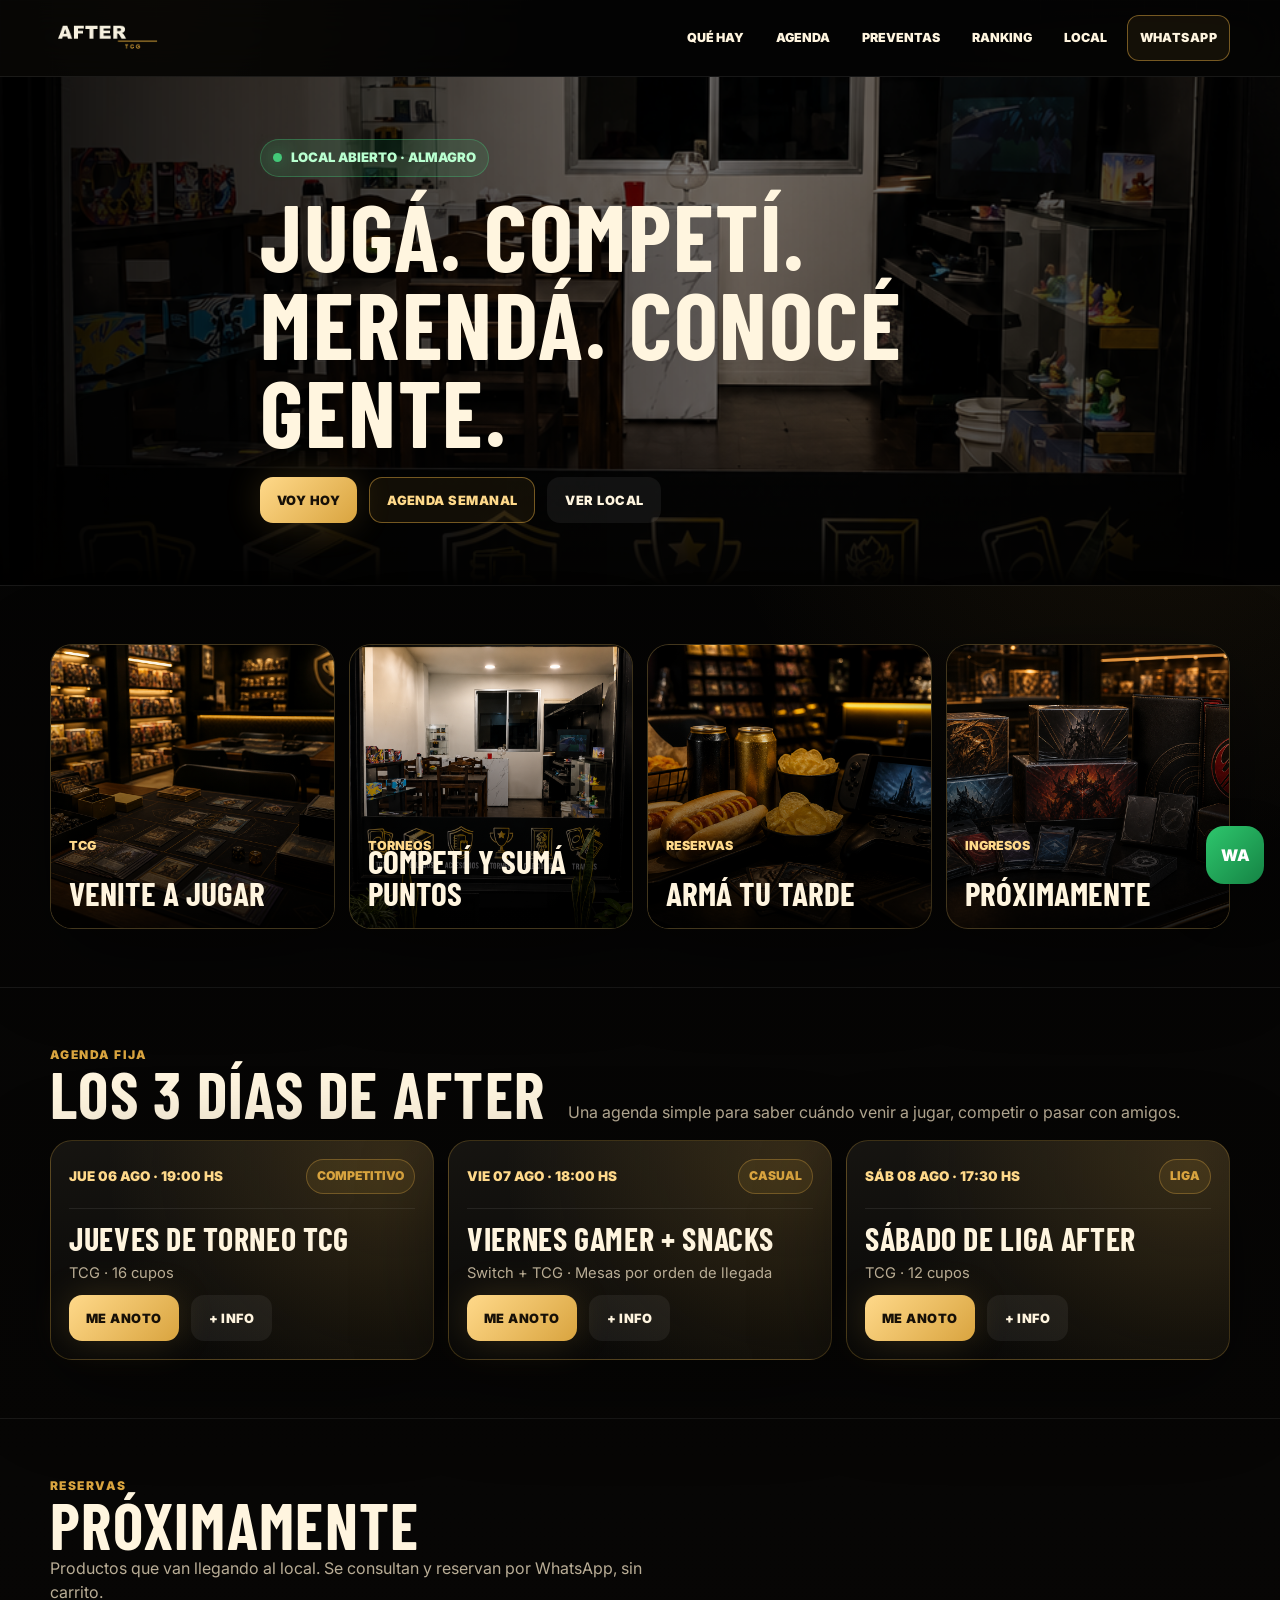
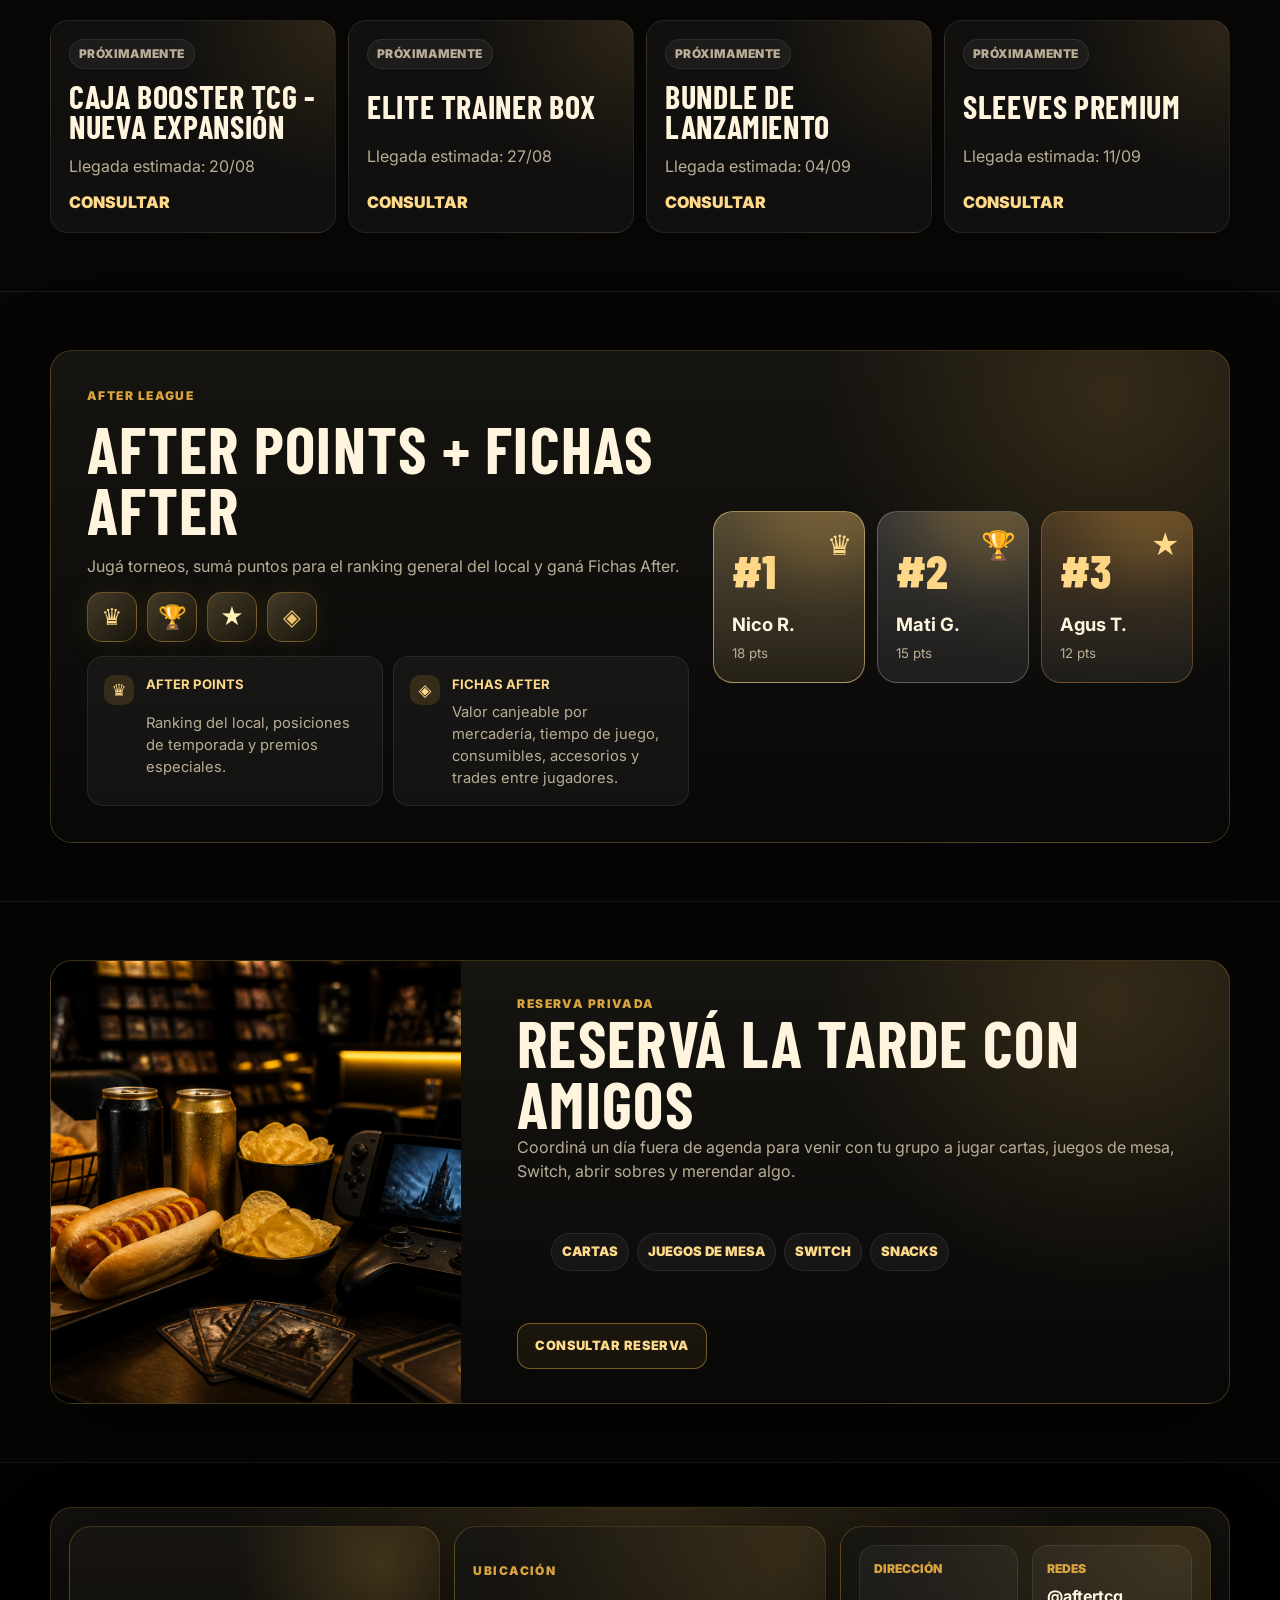
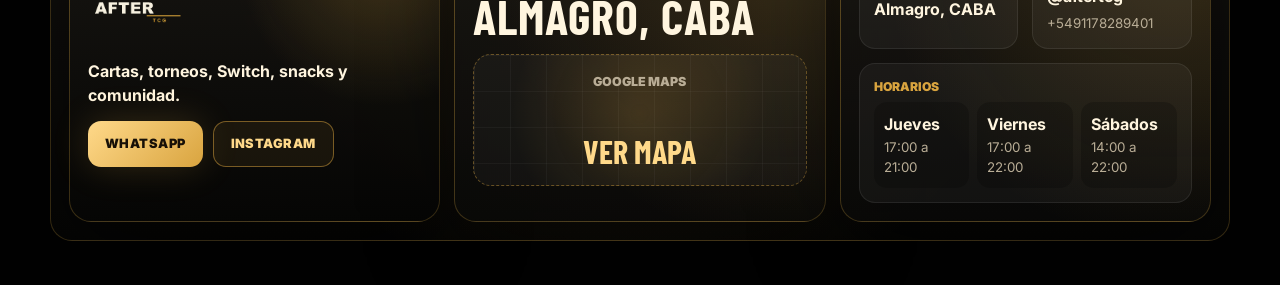
==== index.html @ c9a3feac "Add files via upload" ====
<!doctype html>
<html lang="es">
  <head>
    <meta charset="utf-8">
    <meta name="viewport" content="width=device-width, initial-scale=1">
    <title>AFTER TCG | Jugá, competí y sumate</title>
    <meta name="description" content="AFTER TCG: cartas, torneos, Switch, snacks y comunidad en Almagro, CABA.">
    <meta property="og:title" content="AFTER TCG | Jugá, competí y sumate">
    <meta property="og:description" content="Vení a jugar TCG, participar de torneos, reservar preventas y pasar la tarde con la comunidad.">
    <meta property="og:type" content="website">
    <meta property="og:image" content="assets/hero/local-real.png">
    <meta name="theme-color" content="#080706">
    <link rel="preconnect" href="https://fonts.googleapis.com">
    <link rel="preconnect" href="https://fonts.gstatic.com" crossorigin>
    <link href="https://fonts.googleapis.com/css2?family=Barlow+Condensed:wght@600;700;800&family=Inter:wght@400;500;600;700;800;900&display=swap" rel="stylesheet">
    <link rel="stylesheet" href="css/global.css">
    <link rel="stylesheet" href="css/home.css">
    <link rel="stylesheet" href="css/responsive.css">
  </head>
  <body>
    <header class="site-header" data-header>
      <div class="shell header-inner">
        <a class="brand" href="#inicio" aria-label="AFTER TCG inicio">
          <img src="assets/logo.png" alt="AFTER TCG">
        </a>
        <button class="menu-toggle" type="button" data-menu-toggle aria-label="Abrir menú" aria-expanded="false">
          <span></span><span></span><span></span>
        </button>
        <nav class="main-nav" data-nav aria-label="Navegación principal">
          <a href="#hacer">Qué hay</a>
          <a href="#evento">Agenda</a>
          <a href="#preventas">Preventas</a>
          <a href="#ranking">Ranking</a>
          <a href="#local">Local</a>
          <a class="nav-button" href="#" data-whatsapp="Hola AFTER TCG, quiero consultar para ir a jugar.">WhatsApp</a>
        </nav>
      </div>
    </header>

    <main id="inicio">
      <section class="hero">
        <div class="hero-bg" aria-hidden="true"></div>
        <div class="shell hero-inner">
          <p class="status-pill"><span></span> Local abierto · Almagro</p>
          <h1>Jugá. Competí. Merendá. Conocé gente.</h1>
          <div class="hero-actions">
            <a class="btn btn-primary" href="#" data-whatsapp="Hola AFTER TCG, quiero consultar si hoy puedo ir a jugar.">Voy hoy</a>
            <a class="btn btn-secondary" href="#evento">Agenda semanal</a>
            <a class="btn btn-quiet" href="#local">Ver local</a>
          </div>
        </div>
      </section>

      <section class="visual-menu" id="hacer" aria-label="Qué podés hacer en AFTER TCG">
        <div class="shell menu-grid">
          <a class="menu-card" href="#evento">
            <img src="assets/eventos/mesas-tcg.png" alt="Mesas para jugar TCG">
            <span>TCG</span>
            <strong>Venite a jugar</strong>
          </a>
          <a class="menu-card" href="#ranking">
            <img src="assets/hero/local-real.png" alt="Frente del local AFTER TCG">
            <span>Torneos</span>
            <strong>Competí y sumá puntos</strong>
          </a>
          <a class="menu-card" href="#lounge">
            <img src="assets/galeria/snacks-switch.png" alt="Snacks y consola en mesa gamer">
            <span>Reservas</span>
            <strong>Armá tu tarde</strong>
          </a>
          <a class="menu-card" href="#preventas">
            <img src="assets/productos/preventas-premium.png" alt="Productos TCG de preventa">
            <span>Ingresos</span>
            <strong>Próximamente</strong>
          </a>
        </div>
      </section>

      <section class="highlight-row" id="evento">
        <div class="shell">
          <div class="section-head compact-head">
            <p class="eyebrow">Agenda fija</p>
            <h2>Los 3 días de AFTER</h2>
            <p>Una agenda simple para saber cuándo venir a jugar, competir o pasar con amigos.</p>
          </div>
          <div class="weekly-events" data-week-events></div>
        </div>
      </section>

      <section class="short-section" id="preventas">
        <div class="shell section-head">
          <p class="eyebrow">Reservas</p>
          <h2>Próximamente</h2>
          <p>Productos que van llegando al local. Se consultan y reservan por WhatsApp, sin carrito.</p>
        </div>
        <div class="shell snap-row" data-preorders-row></div>
      </section>

      <section class="short-section" id="ranking">
        <div class="shell league-card">
          <div class="league-copy">
            <p class="eyebrow">AFTER League</p>
            <h2>AFTER POINTS + FICHAS AFTER</h2>
            <p>Jugá torneos, sumá puntos para el ranking general del local y ganá Fichas After.</p>
            <div class="reward-icons" aria-hidden="true">
              <span>♛</span><span>🏆</span><span>★</span><span>◈</span>
            </div>
            <div class="points-grid">
              <div>
                <strong>AFTER POINTS</strong>
                <span>Ranking del local, posiciones de temporada y premios especiales.</span>
              </div>
              <div>
                <strong>FICHAS AFTER</strong>
                <span>Valor canjeable por mercadería, tiempo de juego, consumibles, accesorios y trades entre jugadores.</span>
              </div>
            </div>
          </div>
          <div class="podium" data-podium></div>
        </div>
      </section>

      <section class="short-section" id="lounge">
        <div class="shell lounge-strip">
          <img src="assets/galeria/snacks-switch.png" alt="Snacks y consola en AFTER TCG">
          <div>
            <p class="eyebrow">Reserva privada</p>
            <h2>Reservá la tarde con amigos</h2>
            <p>Coordiná un día fuera de agenda para venir con tu grupo a jugar cartas, juegos de mesa, Switch, abrir sobres y merendar algo.</p>
            <div class="reservation-tags">
              <span>Cartas</span>
              <span>Juegos de mesa</span>
              <span>Switch</span>
              <span>Snacks</span>
            </div>
            <a class="btn btn-secondary" href="#" data-whatsapp="Hola AFTER TCG, quiero consultar para reservar una tarde con amigos.">Consultar reserva</a>
          </div>
        </div>
      </section>
    </main>

    <footer class="local-footer" id="local">
      <div class="shell footer-shell">
        <div class="footer-brand-card">
          <img src="assets/logo.png" alt="AFTER TCG">
          <p>Cartas, torneos, Switch, snacks y comunidad.</p>
          <div class="footer-actions">
            <a class="btn btn-primary" href="#" data-whatsapp="Hola AFTER TCG, quiero consultar horarios, eventos y reservas.">WhatsApp</a>
            <a class="btn btn-secondary" href="#" data-instagram>Instagram</a>
          </div>
        </div>
        <div class="map-card">
          <p class="eyebrow">Ubicación</p>
          <h2>Almagro, CABA</h2>
          <div class="map-placeholder" aria-label="Mapa de AFTER TCG">
            <span>Google Maps</span>
            <strong>Ver mapa</strong>
          </div>
        </div>
        <div class="footer-contact" data-footer-info></div>
      </div>
    </footer>

    <a class="floating-whatsapp" href="#" data-whatsapp="Hola AFTER TCG, quiero hacer una consulta." aria-label="Escribir por WhatsApp">WA</a>
    <script type="module" src="js/main.js"></script>
  </body>
</html>
---- css/global.css ----
:root {
  --bg: #070605;
  --bg-2: #0d0c0a;
  --card: rgba(18, 17, 14, 0.82);
  --card-2: rgba(28, 25, 20, 0.78);
  --line: rgba(225, 174, 67, 0.24);
  --line-2: rgba(255, 255, 255, 0.08);
  --gold: #d9a43f;
  --gold-2: #ffd98a;
  --text: #fff5df;
  --muted: #b9ad96;
  --dim: #817766;
  --green: #43c878;
  --red: #d95d5d;
  --radius: 22px;
  --radius-sm: 14px;
  --shadow: 0 26px 90px rgba(0, 0, 0, 0.45);
  --shell: min(1180px, calc(100vw - 32px));
  color-scheme: dark;
}

* {
  box-sizing: border-box;
}

html {
  overflow-x: hidden;
  scroll-behavior: smooth;
}

body {
  margin: 0;
  min-width: 320px;
  overflow-x: hidden;
  background:
    radial-gradient(circle at 12% 0%, rgba(217, 164, 63, 0.13), transparent 24rem),
    radial-gradient(circle at 90% 12%, rgba(217, 164, 63, 0.09), transparent 28rem),
    linear-gradient(180deg, #030303 0%, var(--bg) 42%, #050504 100%);
  color: var(--text);
  font-family: Inter, system-ui, -apple-system, BlinkMacSystemFont, "Segoe UI", sans-serif;
  line-height: 1.5;
}

body::before {
  content: "";
  position: fixed;
  inset: 0;
  z-index: -1;
  pointer-events: none;
  background-image:
    linear-gradient(rgba(255, 255, 255, 0.025) 1px, transparent 1px),
    linear-gradient(90deg, rgba(255, 255, 255, 0.022) 1px, transparent 1px);
  background-size: 52px 52px;
  mask-image: linear-gradient(to bottom, rgba(0, 0, 0, 0.65), transparent 70%);
}

a {
  color: inherit;
  text-decoration: none;
}

button {
  font: inherit;
}

img {
  display: block;
  max-width: 100%;
}

.shell {
  width: var(--shell);
  margin-inline: auto;
}

.eyebrow,
.tag {
  color: var(--gold);
  font-size: 0.75rem;
  font-weight: 900;
  letter-spacing: 0.12em;
  text-transform: uppercase;
}

.tag {
  display: inline-flex;
  width: fit-content;
  min-height: 26px;
  align-items: center;
  padding: 5px 9px;
  border: 1px solid rgba(217, 164, 63, 0.36);
  border-radius: 999px;
  background: rgba(217, 164, 63, 0.1);
  letter-spacing: 0.04em;
}

.tag.success {
  border-color: rgba(67, 200, 120, 0.42);
  background: rgba(67, 200, 120, 0.14);
  color: #9bf0b9;
}

.tag.danger {
  border-color: rgba(217, 93, 93, 0.46);
  background: rgba(217, 93, 93, 0.14);
  color: #ffb1b1;
}

.tag.muted {
  border-color: var(--line-2);
  background: rgba(255, 255, 255, 0.05);
  color: var(--muted);
}

h1,
h2,
h3,
p {
  margin: 0;
  overflow-wrap: anywhere;
}

h1,
h2,
h3 {
  font-family: "Barlow Condensed", Inter, sans-serif;
  text-transform: uppercase;
  line-height: 0.95;
  letter-spacing: 0.02em;
}

h1 {
  font-size: clamp(4rem, 12vw, 8rem);
}

h2 {
  font-size: clamp(2.4rem, 6vw, 4rem);
}

h3 {
  font-size: clamp(1.45rem, 3vw, 2rem);
}

p,
small {
  color: var(--muted);
}

.btn,
.nav-button,
.card-action {
  display: inline-flex;
  align-items: center;
  justify-content: center;
  min-height: 46px;
  padding: 12px 17px;
  border-radius: 13px;
  border: 1px solid rgba(217, 164, 63, 0.5);
  font-size: 0.8rem;
  font-weight: 900;
  letter-spacing: 0.035em;
  text-transform: uppercase;
}

.btn-primary {
  border: 0;
  color: #171007;
  background: linear-gradient(135deg, var(--gold-2), var(--gold));
  box-shadow: 0 0 36px rgba(217, 164, 63, 0.2);
}

.btn-secondary,
.nav-button,
.card-action {
  color: var(--gold-2);
  background: rgba(217, 164, 63, 0.08);
}

.btn-quiet {
  border-color: transparent;
  color: var(--text);
  background: rgba(255, 255, 255, 0.06);
}

.btn:hover,
.nav-button:hover,
.card-action:hover {
  transform: translateY(-1px);
}

.error-box {
  margin-top: 18px;
  padding: 16px;
  border: 1px solid rgba(217, 93, 93, 0.38);
  border-radius: var(--radius-sm);
  color: #ffd2d2;
  background: rgba(217, 93, 93, 0.12);
}
---- css/home.css ----
.site-header {
  position: sticky;
  top: 0;
  z-index: 30;
  border-bottom: 1px solid var(--line-2);
  background: rgba(5, 5, 4, 0.78);
  backdrop-filter: blur(18px);
}

.site-header.is-scrolled {
  border-color: var(--line);
  background: rgba(5, 5, 4, 0.96);
  box-shadow: 0 18px 60px rgba(0, 0, 0, 0.36);
}

.header-inner {
  min-height: 76px;
  display: flex;
  align-items: center;
  justify-content: space-between;
  gap: 18px;
}

.brand img {
  width: clamp(132px, 18vw, 185px);
}

.main-nav {
  display: flex;
  align-items: center;
  gap: 8px;
}

.main-nav a {
  padding: 10px 12px;
  border-radius: 12px;
  color: var(--text);
  font-size: 0.78rem;
  font-weight: 900;
  text-transform: uppercase;
}

.main-nav a:hover {
  background: rgba(217, 164, 63, 0.1);
  color: var(--gold-2);
}

.menu-toggle {
  display: none;
  width: 46px;
  height: 46px;
  place-content: center;
  gap: 5px;
  border: 1px solid var(--line);
  border-radius: 13px;
  background: rgba(217, 164, 63, 0.08);
}

.menu-toggle span {
  width: 22px;
  height: 2px;
  display: block;
  border-radius: 99px;
  background: var(--gold-2);
}

.hero {
  position: relative;
  min-height: min(455px, calc(100vh - 76px));
  display: grid;
  align-items: center;
  overflow: hidden;
  border-bottom: 1px solid var(--line-2);
}

.hero-bg {
  position: absolute;
  inset: 0;
  background:
    linear-gradient(90deg, rgba(0, 0, 0, 0.94), rgba(0, 0, 0, 0.5) 58%, rgba(0, 0, 0, 0.78)),
    linear-gradient(180deg, transparent 65%, var(--bg)),
    url("../assets/hero/local-real.png") center / cover;
  filter: saturate(0.92);
}

.hero-inner {
  position: relative;
  z-index: 1;
  max-width: 760px;
  padding: clamp(36px, 6vw, 62px) 0;
}

.status-pill {
  width: fit-content;
  display: inline-flex;
  align-items: center;
  gap: 9px;
  margin-bottom: 14px;
  padding: 8px 12px;
  border: 1px solid rgba(67, 200, 120, 0.35);
  border-radius: 999px;
  background: rgba(67, 200, 120, 0.12);
  color: #b9ffd0;
  font-size: 0.82rem;
  font-weight: 900;
  text-transform: uppercase;
}

.status-pill span {
  width: 9px;
  height: 9px;
  border-radius: 99px;
  background: var(--green);
  box-shadow: 0 0 18px rgba(67, 200, 120, 0.8);
}

.hero h1 {
  max-width: 760px;
  font-size: clamp(3.2rem, 8vw, 5.8rem);
}

.hero-actions,
.event-actions {
  display: flex;
  flex-wrap: wrap;
  gap: 12px;
  margin-top: 22px;
}

.visual-menu,
.short-section,
.highlight-row {
  padding: clamp(30px, 5vw, 58px) 0;
  border-bottom: 1px solid var(--line-2);
}

.menu-grid {
  display: grid;
  grid-template-columns: repeat(4, minmax(0, 1fr));
  gap: 14px;
}

.menu-card {
  position: relative;
  aspect-ratio: 1 / 1;
  overflow: hidden;
  border: 1px solid var(--line);
  border-radius: var(--radius);
  background: #111;
  box-shadow: var(--shadow);
}

.menu-card img {
  width: 100%;
  height: 100%;
  object-fit: cover;
  transition: transform 240ms ease, filter 240ms ease;
}

.menu-card::after {
  content: "";
  position: absolute;
  inset: 0;
  background: linear-gradient(180deg, transparent 20%, rgba(0, 0, 0, 0.9));
}

.menu-card span,
.menu-card strong {
  position: absolute;
  left: 18px;
  right: 18px;
  z-index: 1;
}

.menu-card span {
  bottom: 72px;
  color: var(--gold-2);
  font-size: 0.78rem;
  font-weight: 900;
  text-transform: uppercase;
}

.menu-card strong {
  bottom: 18px;
  font-family: "Barlow Condensed", Inter, sans-serif;
  font-size: clamp(1.65rem, 2.6vw, 2.25rem);
  line-height: 0.95;
  text-transform: uppercase;
}

.menu-card:hover img {
  transform: scale(1.05);
  filter: saturate(1.08);
}

.league-card,
.lounge-strip,
.footer-brand-card,
.week-event-card,
.map-card,
.footer-contact {
  border: 1px solid var(--line);
  border-radius: var(--radius);
  background:
    radial-gradient(circle at 90% 10%, rgba(217, 164, 63, 0.16), transparent 18rem),
    linear-gradient(180deg, rgba(24, 22, 18, 0.92), rgba(9, 9, 8, 0.86));
  box-shadow: var(--shadow);
}

.compact-head {
  display: grid;
  grid-template-columns: minmax(220px, 0.75fr) minmax(0, 1fr);
  column-gap: 22px;
  align-items: end;
}

.compact-head .eyebrow {
  grid-column: 1 / -1;
}

.weekly-events {
  display: grid;
  grid-template-columns: repeat(3, minmax(0, 1fr));
  gap: 14px;
  margin-top: 16px;
}

.week-event-card {
  display: grid;
  gap: 14px;
  padding: 18px;
}

.event-meta {
  display: flex;
  align-items: center;
  justify-content: space-between;
  gap: 10px;
  padding-bottom: 14px;
  border-bottom: 1px solid var(--line-2);
  color: var(--gold-2);
  text-transform: uppercase;
  font-weight: 900;
}

.event-meta span {
  color: var(--gold-2);
  font-size: 0.84rem;
}

.event-meta em {
  flex: 0 0 auto;
  padding: 7px 10px;
  border: 1px solid rgba(217, 164, 63, 0.35);
  border-radius: 999px;
  background: rgba(217, 164, 63, 0.1);
  color: var(--gold);
  font-size: 0.76rem;
  font-style: normal;
}

.event-copy {
  display: grid;
  gap: 9px;
  min-width: 0;
}

.event-copy h3 {
  max-width: 360px;
}

.event-copy p {
  font-size: 0.92rem;
}

.event-actions {
  margin-top: 2px;
}

.event-more {
  display: flex;
  flex-wrap: wrap;
  gap: 8px;
}

.event-more[hidden] {
  display: none;
}

.event-more span {
  padding: 8px 10px;
  border: 1px solid var(--line-2);
  border-radius: 999px;
  color: var(--muted);
  background: rgba(255, 255, 255, 0.045);
  font-size: 0.84rem;
}

.section-head {
  margin-bottom: 16px;
}

.section-head p:not(.eyebrow) {
  max-width: 640px;
}

.snap-row {
  display: grid;
  grid-template-columns: repeat(4, minmax(0, 1fr));
  gap: 12px;
}

.mini-product {
  min-height: 190px;
  display: grid;
  align-content: space-between;
  gap: 12px;
  padding: 18px;
  border: 1px solid var(--line-2);
  border-radius: 18px;
  background:
    radial-gradient(circle at 100% 0%, rgba(217, 164, 63, 0.14), transparent 10rem),
    rgba(255, 255, 255, 0.045);
}

.mini-product h3 {
  color: var(--text);
}

.mini-product a {
  color: var(--gold-2);
  font-weight: 900;
  text-transform: uppercase;
}

.league-card {
  display: grid;
  grid-template-columns: minmax(0, 1fr) minmax(0, 480px);
  gap: 24px;
  align-items: center;
  padding: clamp(22px, 4vw, 36px);
}

.league-copy {
  display: grid;
  gap: 14px;
}

.reward-icons {
  display: flex;
  flex-wrap: wrap;
  gap: 10px;
}

.reward-icons span {
  width: 50px;
  height: 50px;
  display: grid;
  place-items: center;
  border: 1px solid rgba(217, 164, 63, 0.38);
  border-radius: 15px;
  background: linear-gradient(135deg, rgba(255, 217, 138, 0.22), rgba(217, 164, 63, 0.06));
  color: var(--gold-2);
  font-size: 1.45rem;
  box-shadow: 0 0 30px rgba(217, 164, 63, 0.1);
}

.reward-icons span:nth-child(2) {
  color: #ffbf45;
}

.reward-icons span:nth-child(3) {
  color: #fff0ba;
}

.reward-icons span:nth-child(4) {
  color: #f2c46b;
}

.points-grid {
  display: grid;
  grid-template-columns: repeat(2, minmax(0, 1fr));
  gap: 10px;
}

.points-grid div {
  position: relative;
  display: grid;
  gap: 6px;
  min-height: 118px;
  padding: 18px 16px 16px 58px;
  border: 1px solid var(--line-2);
  border-radius: 16px;
  background: rgba(255, 255, 255, 0.045);
}

.points-grid div::before {
  position: absolute;
  top: 18px;
  left: 16px;
  width: 30px;
  height: 30px;
  display: grid;
  place-items: center;
  border-radius: 10px;
  background: rgba(217, 164, 63, 0.16);
  color: var(--gold-2);
  font-size: 1.05rem;
}

.points-grid div:first-child::before {
  content: "♛";
}

.points-grid div:nth-child(2)::before {
  content: "◈";
}

.points-grid strong {
  color: var(--gold-2);
  font-size: 0.82rem;
}

.points-grid span {
  color: var(--muted);
  font-size: 0.92rem;
}

.podium {
  display: grid;
  grid-template-columns: repeat(3, minmax(0, 1fr));
  gap: 12px;
  align-items: stretch;
}

.podium-card {
  position: relative;
  overflow: hidden;
  min-height: 172px;
  display: grid;
  align-content: end;
  gap: 5px;
  padding: 18px;
  border: 1px solid var(--line);
  border-radius: 20px;
  background: linear-gradient(180deg, rgba(217, 164, 63, 0.18), rgba(255, 255, 255, 0.04));
}

.podium-card::before {
  content: "";
  position: absolute;
  inset: -45% -20% auto auto;
  width: 140px;
  height: 140px;
  border-radius: 99px;
  background: rgba(217, 164, 63, 0.22);
  filter: blur(26px);
}

.podium-icon {
  position: absolute;
  top: 12px;
  right: 12px;
  color: var(--gold-2);
  font-size: 1.75rem;
}

.podium-rank {
  color: var(--gold-2);
  font-family: "Barlow Condensed", Inter, sans-serif;
  font-size: 3rem;
  font-weight: 800;
}

.podium-card strong {
  font-size: 1.15rem;
}

.place-1 {
  min-height: 172px;
  border-color: rgba(255, 217, 138, 0.55);
  background:
    linear-gradient(180deg, rgba(255, 217, 138, 0.26), rgba(217, 164, 63, 0.08)),
    rgba(255, 255, 255, 0.04);
}

.place-2 {
  border-color: rgba(210, 210, 210, 0.3);
  background:
    linear-gradient(180deg, rgba(210, 210, 210, 0.16), rgba(255, 255, 255, 0.04)),
    rgba(255, 255, 255, 0.035);
}

.place-3 {
  border-color: rgba(216, 145, 76, 0.35);
  background:
    linear-gradient(180deg, rgba(216, 145, 76, 0.2), rgba(255, 255, 255, 0.035)),
    rgba(255, 255, 255, 0.035);
}

.lounge-strip {
  display: grid;
  grid-template-columns: minmax(220px, 0.55fr) minmax(0, 1fr);
  gap: 22px;
  align-items: center;
  overflow: hidden;
}

.lounge-strip img {
  width: 100%;
  height: 100%;
  min-height: 260px;
  object-fit: cover;
}

.lounge-strip div {
  padding: clamp(20px, 4vw, 34px);
}

.lounge-strip .btn {
  width: fit-content;
}

.reservation-tags {
  display: flex;
  flex-wrap: wrap;
  gap: 8px;
  margin: 16px 0 18px;
}

.reservation-tags span {
  padding: 8px 10px;
  border: 1px solid var(--line-2);
  border-radius: 999px;
  color: var(--gold-2);
  background: rgba(255, 255, 255, 0.045);
  font-size: 0.82rem;
  font-weight: 900;
  text-transform: uppercase;
}

.local-footer {
  padding: clamp(26px, 5vw, 44px) 0;
  background: #030303;
}

.footer-shell {
  display: grid;
  grid-template-columns: repeat(3, minmax(0, 1fr));
  gap: 14px;
  align-items: stretch;
  padding: 18px;
  border: 1px solid var(--line);
  border-radius: var(--radius);
  background:
    radial-gradient(circle at 50% 0%, rgba(217, 164, 63, 0.16), transparent 26rem),
    linear-gradient(180deg, rgba(20, 18, 15, 0.92), rgba(5, 5, 4, 0.96));
  box-shadow: var(--shadow);
}

.map-card,
.footer-contact,
.footer-brand-card {
  display: grid;
  align-content: start;
  gap: 14px;
  padding: 18px;
  min-height: 260px;
}

.footer-contact {
  grid-template-columns: repeat(2, minmax(0, 1fr));
  align-content: center;
}

.footer-brand-card {
  align-content: center;
  background:
    radial-gradient(circle at 85% 12%, rgba(217, 164, 63, 0.22), transparent 9rem),
    linear-gradient(180deg, rgba(24, 22, 18, 0.94), rgba(6, 6, 5, 0.92));
}

.footer-brand-card > img {
  width: 160px;
}

.footer-brand-card p {
  max-width: 270px;
  color: var(--text);
  font-weight: 700;
}

.map-card h2 {
  font-size: clamp(2rem, 4vw, 3rem);
}

.map-card {
  align-content: center;
}

.map-placeholder {
  min-height: 132px;
  display: grid;
  place-items: center;
  gap: 8px;
  border: 1px dashed rgba(217, 164, 63, 0.42);
  border-radius: 18px;
  background:
    linear-gradient(90deg, rgba(255, 255, 255, 0.035) 1px, transparent 1px),
    linear-gradient(rgba(255, 255, 255, 0.035) 1px, transparent 1px),
    radial-gradient(circle at 50% 45%, rgba(217, 164, 63, 0.18), transparent 8rem),
    rgba(255, 255, 255, 0.035);
  background-size: 36px 36px, 36px 36px, auto, auto;
  text-align: center;
}

.map-placeholder span {
  color: var(--muted);
  font-size: 0.78rem;
  font-weight: 900;
  text-transform: uppercase;
}

.map-placeholder strong {
  color: var(--gold-2);
  font-family: "Barlow Condensed", Inter, sans-serif;
  font-size: 2rem;
  line-height: 0.9;
  text-transform: uppercase;
}

.footer-mini-card,
.footer-hours {
  display: grid;
  gap: 6px;
  padding: 14px;
  border: 1px solid var(--line-2);
  border-radius: 16px;
  background: rgba(255, 255, 255, 0.045);
}

.footer-hours {
  grid-column: 1 / -1;
}

.footer-mini-card span,
.footer-hours > span {
  color: var(--gold);
  font-size: 0.76rem;
  font-weight: 900;
  text-transform: uppercase;
}

.footer-mini-card strong,
.footer-hours strong {
  color: var(--text);
}

.footer-mini-card small,
.footer-hours small {
  color: var(--muted);
}

.footer-hours div {
  display: grid;
  grid-template-columns: repeat(3, minmax(0, 1fr));
  gap: 8px;
}

.footer-hours p {
  display: grid;
  gap: 2px;
  padding: 10px;
  border-radius: 13px;
  background: rgba(0, 0, 0, 0.22);
}

.footer-actions {
  display: flex;
  flex-wrap: wrap;
  gap: 10px;
}

.floating-whatsapp {
  position: fixed;
  right: 16px;
  bottom: 16px;
  z-index: 20;
  width: 58px;
  height: 58px;
  display: grid;
  place-items: center;
  border-radius: 18px;
  background: linear-gradient(135deg, #2ec76d, #158344);
  color: white;
  font-weight: 900;
  box-shadow: 0 18px 44px rgba(0, 0, 0, 0.42);
}
---- css/responsive.css ----
@media (max-width: 1100px) {
  .weekly-events {
    grid-template-columns: 1fr;
  }

  .footer-shell {
    grid-template-columns: repeat(3, minmax(0, 1fr));
  }

  .footer-contact {
    grid-column: auto;
  }
}

@media (max-width: 980px) {
  .main-nav {
    position: fixed;
    inset: 76px 16px auto 16px;
    display: none;
    flex-direction: column;
    align-items: stretch;
    padding: 14px;
    border: 1px solid var(--line);
    border-radius: 18px;
    background: rgba(6, 6, 5, 0.98);
    box-shadow: var(--shadow);
  }

  .main-nav.is-open {
    display: flex;
  }

  .menu-toggle {
    display: grid;
  }

  .menu-grid,
  .snap-row {
    grid-template-columns: repeat(2, minmax(0, 1fr));
  }

  .menu-card {
    min-width: 0;
  }

  .mini-product {
    min-width: 0;
  }

  .compact-head,
  .league-card,
  .lounge-strip {
    grid-template-columns: 1fr;
  }
}

@media (max-width: 680px) {
  :root {
    --shell: min(100vw - 24px, 1180px);
  }

  .header-inner {
    min-height: 68px;
  }

  .main-nav {
    inset: 68px 12px auto 12px;
  }

  .brand img {
    width: 128px;
  }

  h1 {
    font-size: clamp(2.8rem, 13vw, 4rem);
  }

  h2 {
    font-size: clamp(2.25rem, 11vw, 3.2rem);
  }

  .hero {
    min-height: 390px;
  }

  .hero-inner {
    padding: 30px 0;
  }

  .hero-actions .btn,
  .lounge-strip .btn {
    width: 100%;
  }

  .visual-menu,
  .short-section,
  .highlight-row {
    padding: 28px 0;
  }

  .menu-grid {
    grid-template-columns: repeat(2, minmax(0, 1fr));
  }

  .snap-row {
    grid-template-columns: 1fr;
  }

  .event-meta {
    display: grid;
    grid-template-columns: 1fr;
    gap: 8px;
    align-items: start;
  }

  .event-meta em {
    width: fit-content;
  }

  .event-actions .btn {
    flex: 1 1 112px;
    min-width: 0;
  }

  .footer-shell {
    grid-template-columns: 1fr;
  }

  .points-grid {
    grid-template-columns: repeat(2, minmax(0, 1fr));
  }

  .podium {
    grid-template-columns: repeat(3, minmax(0, 1fr));
  }

  .footer-contact {
    grid-column: auto;
  }

  .podium-card,
  .place-1 {
    min-height: 118px;
    padding: 12px;
  }

  .podium-rank {
    font-size: 2.25rem;
  }

  .podium-icon {
    font-size: 1.25rem;
  }

  .podium-card strong {
    font-size: 0.92rem;
  }

  .points-grid div {
    min-height: 112px;
    padding: 46px 12px 12px;
  }

  .points-grid div::before {
    top: 12px;
    left: 12px;
  }

  .lounge-strip img {
    min-height: 220px;
  }

  .map-placeholder {
    min-height: 120px;
  }

  .footer-brand-card,
  .map-card,
  .footer-contact {
    padding: 14px;
    gap: 10px;
    min-height: auto;
  }

  .footer-shell {
    padding: 12px;
  }

  .footer-brand-card > img {
    width: 120px;
  }

  .footer-brand-card p {
    display: none;
  }

  .footer-actions .btn {
    flex: 1 1 130px;
  }

  .map-card {
    grid-template-columns: 1fr auto;
    align-items: center;
  }

  .map-card .eyebrow {
    grid-column: 1 / -1;
  }

  .map-card h2 {
    font-size: 2.1rem;
  }

  .map-placeholder {
    display: none;
  }

  .footer-contact {
    grid-template-columns: repeat(2, minmax(0, 1fr));
  }

  .footer-mini-card,
  .footer-hours {
    padding: 10px;
  }

  .footer-hours div {
    grid-template-columns: repeat(3, minmax(0, 1fr));
  }

  .footer-hours p {
    padding: 8px;
  }

  .footer-hours strong,
  .footer-hours small {
    font-size: 0.78rem;
  }
}
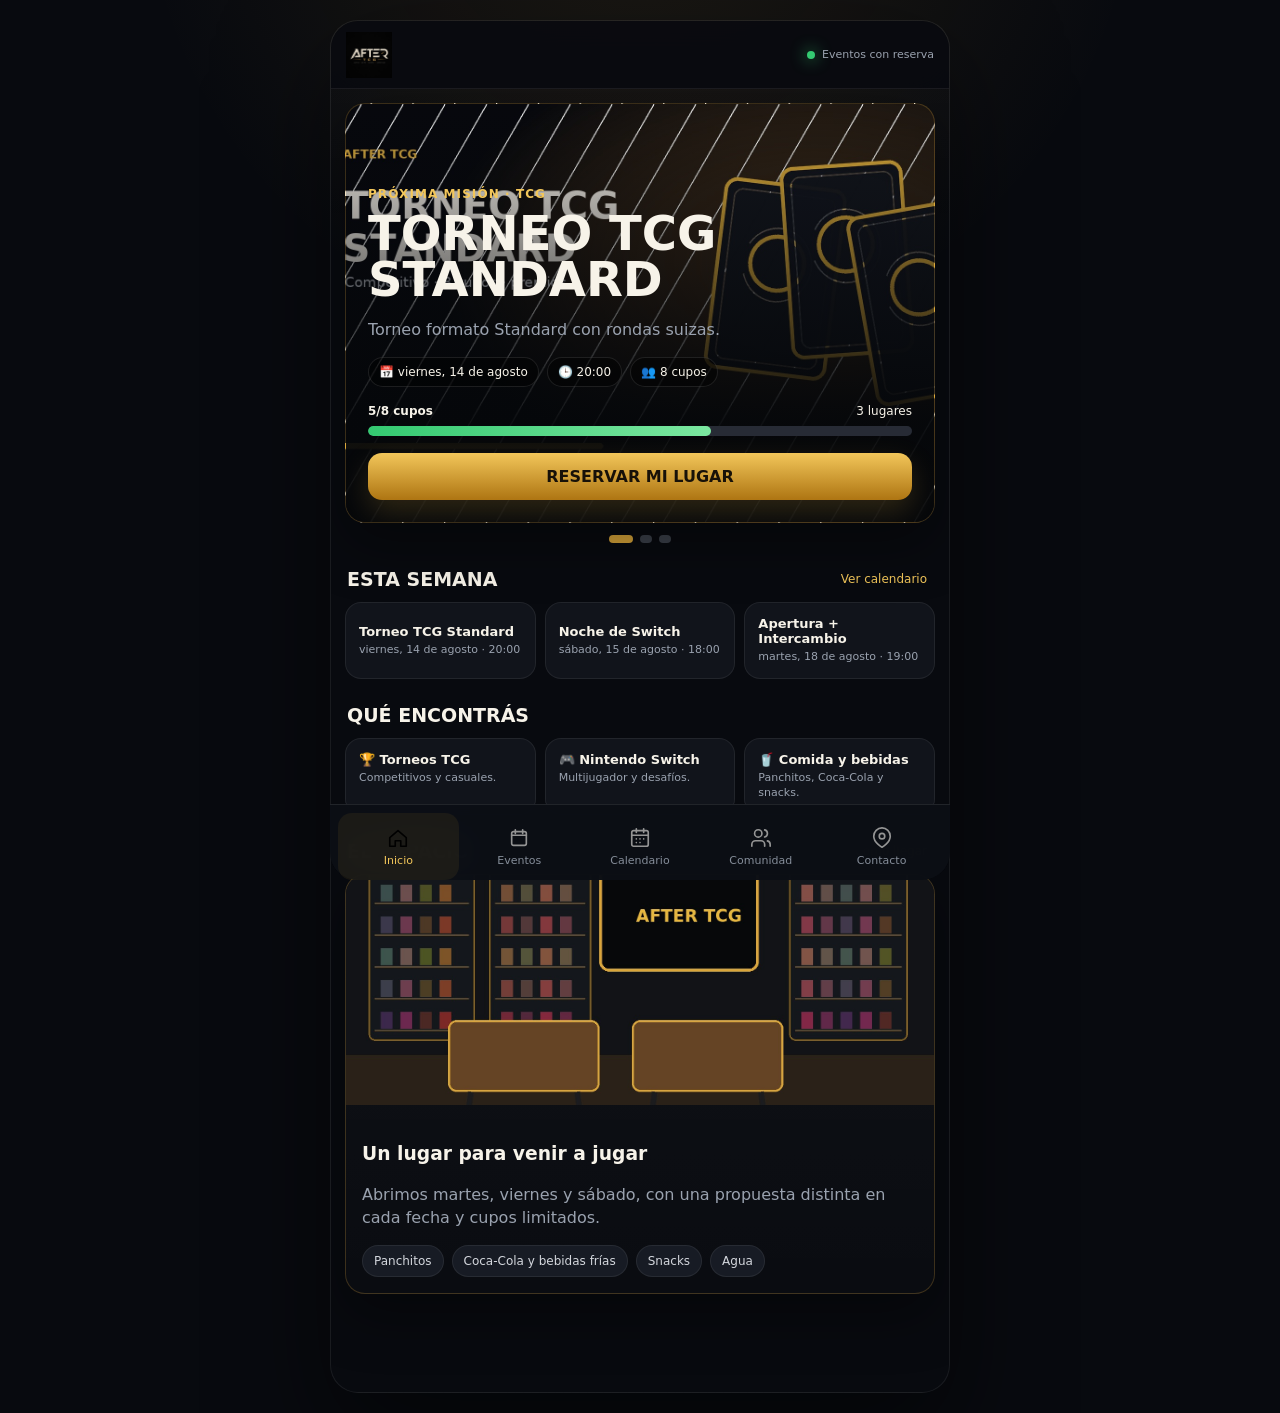
==== commit 921401f8: "Publicar web After TCG" ====
--- a/index.html
+++ b/index.html
@@ -1,167 +1,45 @@
 <!doctype html>
 <html lang="es">
-  <head>
-    <meta charset="utf-8">
-    <meta name="viewport" content="width=device-width, initial-scale=1">
-    <title>AFTER TCG | Jugá, competí y sumate</title>
-    <meta name="description" content="AFTER TCG: cartas, torneos, Switch, snacks y comunidad en Almagro, CABA.">
-    <meta property="og:title" content="AFTER TCG | Jugá, competí y sumate">
-    <meta property="og:description" content="Vení a jugar TCG, participar de torneos, reservar preventas y pasar la tarde con la comunidad.">
-    <meta property="og:type" content="website">
-    <meta property="og:image" content="assets/hero/local-real.png">
-    <meta name="theme-color" content="#080706">
-    <link rel="preconnect" href="https://fonts.googleapis.com">
-    <link rel="preconnect" href="https://fonts.gstatic.com" crossorigin>
-    <link href="https://fonts.googleapis.com/css2?family=Barlow+Condensed:wght@600;700;800&family=Inter:wght@400;500;600;700;800;900&display=swap" rel="stylesheet">
-    <link rel="stylesheet" href="css/global.css">
-    <link rel="stylesheet" href="css/home.css">
-    <link rel="stylesheet" href="css/responsive.css">
-  </head>
-  <body>
-    <header class="site-header" data-header>
-      <div class="shell header-inner">
-        <a class="brand" href="#inicio" aria-label="AFTER TCG inicio">
-          <img src="assets/logo.png" alt="AFTER TCG">
-        </a>
-        <button class="menu-toggle" type="button" data-menu-toggle aria-label="Abrir menú" aria-expanded="false">
-          <span></span><span></span><span></span>
-        </button>
-        <nav class="main-nav" data-nav aria-label="Navegación principal">
-          <a href="#hacer">Qué hay</a>
-          <a href="#evento">Agenda</a>
-          <a href="#preventas">Preventas</a>
-          <a href="#ranking">Ranking</a>
-          <a href="#local">Local</a>
-          <a class="nav-button" href="#" data-whatsapp="Hola AFTER TCG, quiero consultar para ir a jugar.">WhatsApp</a>
-        </nav>
-      </div>
+<head>
+  <meta charset="utf-8">
+  <meta name="viewport" content="width=device-width,initial-scale=1,viewport-fit=cover">
+  <meta name="theme-color" content="#080a0f">
+  <meta name="description" content="After TCG: eventos TCG, noches de Switch, comunidad, snacks y reservas en Almagro, CABA.">
+  <meta property="og:title" content="After TCG">
+  <meta property="og:description" content="Cartas, torneos, Switch y comunidad. Reservá tu lugar.">
+  <meta property="og:image" content="assets/eventos/torneo-standard.jpg">
+  <title>After TCG</title>
+  <link rel="manifest" href="manifest.webmanifest">
+  <link rel="icon" href="assets/branding/icon-192.png">
+  <link rel="stylesheet" href="css/main.css">
+</head>
+<body>
+  <div class="app-shell">
+    <header class="topbar">
+      <img src="assets/branding/logo.png" alt="After TCG" class="logo">
+      <div class="topbar-status"><span class="status-dot"></span> Eventos con reserva</div>
     </header>
-
-    <main id="inicio">
-      <section class="hero">
-        <div class="hero-bg" aria-hidden="true"></div>
-        <div class="shell hero-inner">
-          <p class="status-pill"><span></span> Local abierto · Almagro</p>
-          <h1>Jugá. Competí. Merendá. Conocé gente.</h1>
-          <div class="hero-actions">
-            <a class="btn btn-primary" href="#" data-whatsapp="Hola AFTER TCG, quiero consultar si hoy puedo ir a jugar.">Voy hoy</a>
-            <a class="btn btn-secondary" href="#evento">Agenda semanal</a>
-            <a class="btn btn-quiet" href="#local">Ver local</a>
-          </div>
-        </div>
-      </section>
-
-      <section class="visual-menu" id="hacer" aria-label="Qué podés hacer en AFTER TCG">
-        <div class="shell menu-grid">
-          <a class="menu-card" href="#evento">
-            <img src="assets/eventos/mesas-tcg.png" alt="Mesas para jugar TCG">
-            <span>TCG</span>
-            <strong>Venite a jugar</strong>
-          </a>
-          <a class="menu-card" href="#ranking">
-            <img src="assets/hero/local-real.png" alt="Frente del local AFTER TCG">
-            <span>Torneos</span>
-            <strong>Competí y sumá puntos</strong>
-          </a>
-          <a class="menu-card" href="#lounge">
-            <img src="assets/galeria/snacks-switch.png" alt="Snacks y consola en mesa gamer">
-            <span>Reservas</span>
-            <strong>Armá tu tarde</strong>
-          </a>
-          <a class="menu-card" href="#preventas">
-            <img src="assets/productos/preventas-premium.png" alt="Productos TCG de preventa">
-            <span>Ingresos</span>
-            <strong>Próximamente</strong>
-          </a>
-        </div>
-      </section>
-
-      <section class="highlight-row" id="evento">
-        <div class="shell">
-          <div class="section-head compact-head">
-            <p class="eyebrow">Agenda fija</p>
-            <h2>Los 3 días de AFTER</h2>
-            <p>Una agenda simple para saber cuándo venir a jugar, competir o pasar con amigos.</p>
-          </div>
-          <div class="weekly-events" data-week-events></div>
-        </div>
-      </section>
-
-      <section class="short-section" id="preventas">
-        <div class="shell section-head">
-          <p class="eyebrow">Reservas</p>
-          <h2>Próximamente</h2>
-          <p>Productos que van llegando al local. Se consultan y reservan por WhatsApp, sin carrito.</p>
-        </div>
-        <div class="shell snap-row" data-preorders-row></div>
-      </section>
-
-      <section class="short-section" id="ranking">
-        <div class="shell league-card">
-          <div class="league-copy">
-            <p class="eyebrow">AFTER League</p>
-            <h2>AFTER POINTS + FICHAS AFTER</h2>
-            <p>Jugá torneos, sumá puntos para el ranking general del local y ganá Fichas After.</p>
-            <div class="reward-icons" aria-hidden="true">
-              <span>♛</span><span>🏆</span><span>★</span><span>◈</span>
-            </div>
-            <div class="points-grid">
-              <div>
-                <strong>AFTER POINTS</strong>
-                <span>Ranking del local, posiciones de temporada y premios especiales.</span>
-              </div>
-              <div>
-                <strong>FICHAS AFTER</strong>
-                <span>Valor canjeable por mercadería, tiempo de juego, consumibles, accesorios y trades entre jugadores.</span>
-              </div>
-            </div>
-          </div>
-          <div class="podium" data-podium></div>
-        </div>
-      </section>
-
-      <section class="short-section" id="lounge">
-        <div class="shell lounge-strip">
-          <img src="assets/galeria/snacks-switch.png" alt="Snacks y consola en AFTER TCG">
-          <div>
-            <p class="eyebrow">Reserva privada</p>
-            <h2>Reservá la tarde con amigos</h2>
-            <p>Coordiná un día fuera de agenda para venir con tu grupo a jugar cartas, juegos de mesa, Switch, abrir sobres y merendar algo.</p>
-            <div class="reservation-tags">
-              <span>Cartas</span>
-              <span>Juegos de mesa</span>
-              <span>Switch</span>
-              <span>Snacks</span>
-            </div>
-            <a class="btn btn-secondary" href="#" data-whatsapp="Hola AFTER TCG, quiero consultar para reservar una tarde con amigos.">Consultar reserva</a>
-          </div>
-        </div>
-      </section>
-    </main>
-
-    <footer class="local-footer" id="local">
-      <div class="shell footer-shell">
-        <div class="footer-brand-card">
-          <img src="assets/logo.png" alt="AFTER TCG">
-          <p>Cartas, torneos, Switch, snacks y comunidad.</p>
-          <div class="footer-actions">
-            <a class="btn btn-primary" href="#" data-whatsapp="Hola AFTER TCG, quiero consultar horarios, eventos y reservas.">WhatsApp</a>
-            <a class="btn btn-secondary" href="#" data-instagram>Instagram</a>
-          </div>
-        </div>
-        <div class="map-card">
-          <p class="eyebrow">Ubicación</p>
-          <h2>Almagro, CABA</h2>
-          <div class="map-placeholder" aria-label="Mapa de AFTER TCG">
-            <span>Google Maps</span>
-            <strong>Ver mapa</strong>
-          </div>
-        </div>
-        <div class="footer-contact" data-footer-info></div>
-      </div>
-    </footer>
-
-    <a class="floating-whatsapp" href="#" data-whatsapp="Hola AFTER TCG, quiero hacer una consulta." aria-label="Escribir por WhatsApp">WA</a>
-    <script type="module" src="js/main.js"></script>
-  </body>
+    <main id="app" class="app-main" aria-live="polite"></main>
+    <nav class="bottom-nav" aria-label="Navegación principal">
+      <button class="nav-btn is-active" data-route="inicio"><img src="assets/icons/home.svg" alt=""><span>Inicio</span></button>
+      <button class="nav-btn" data-route="eventos"><img src="assets/icons/events.svg" alt=""><span>Eventos</span></button>
+      <button class="nav-btn" data-route="calendario"><img src="assets/icons/calendar.svg" alt=""><span>Calendario</span></button>
+      <button class="nav-btn" data-route="comunidad"><img src="assets/icons/community.svg" alt=""><span>Comunidad</span></button>
+      <button class="nav-btn" data-route="contacto"><img src="assets/icons/contact.svg" alt=""><span>Contacto</span></button>
+    </nav>
+  </div>
+  <dialog id="event-modal" class="event-modal"><button class="modal-close" aria-label="Cerrar">×</button><div id="modal-content"></div></dialog>
+  <script src="EDITAR-ACA/config.js"></script>
+  <script src="EDITAR-ACA/eventos.js"></script>
+  <script src="EDITAR-ACA/comunidad.js"></script>
+  <script src="js/core/utils.js"></script>
+  <script src="js/core/components.js"></script>
+  <script src="js/core/router.js"></script>
+  <script src="js/modules/inicio.js"></script>
+  <script src="js/modules/eventos.js"></script>
+  <script src="js/modules/calendario.js"></script>
+  <script src="js/modules/comunidad.js"></script>
+  <script src="js/modules/contacto.js"></script>
+  <script src="js/core/app.js"></script>
+</body>
 </html>
--- a/css/main.css
+++ b/css/main.css
@@ -0,0 +1,6 @@
+
+:root{--bg:#080a0f;--surface:#11141b;--surface2:#171b24;--text:#f7f3e9;--muted:#9aa2af;--gold:#d8a53a;--gold2:#f2c65a;--green:#34c971;--line:rgba(216,165,58,.24);--soft:rgba(255,255,255,.07);--radius:20px;--shadow:0 20px 55px rgba(0,0,0,.4);--nav-h:76px}
+*{box-sizing:border-box}html{background:var(--bg);scroll-behavior:smooth}body{margin:0;background:radial-gradient(circle at 50% -10%,rgba(216,165,58,.11),transparent 30%),var(--bg);color:var(--text);font-family:Inter,ui-sans-serif,system-ui,-apple-system,BlinkMacSystemFont,"Segoe UI",sans-serif;overflow-x:hidden}button,a{font:inherit}.app-shell{width:min(100%,620px);min-height:100dvh;margin:auto;position:relative;background:linear-gradient(180deg,rgba(255,255,255,.014),transparent 16%)}.topbar{height:68px;position:sticky;top:0;z-index:30;padding:8px 15px;display:flex;align-items:center;justify-content:space-between;background:rgba(8,10,15,.88);backdrop-filter:blur(18px);border-bottom:1px solid var(--soft)}.logo{height:46px;max-width:190px;object-fit:contain}.topbar-status{font-size:11px;color:var(--muted);display:flex;gap:7px;align-items:center}.status-dot{width:8px;height:8px;border-radius:50%;background:var(--green);box-shadow:0 0 16px var(--green)}.app-main{min-height:calc(100dvh - 68px);padding:14px 14px calc(var(--nav-h) + 22px)}.view-enter{animation:viewEnter .2s ease both}@keyframes viewEnter{from{opacity:.15;transform:translateY(8px)}to{opacity:1;transform:none}}.bottom-nav{position:fixed;z-index:40;left:50%;bottom:0;transform:translateX(-50%);width:min(100%,620px);height:calc(var(--nav-h) + env(safe-area-inset-bottom));padding:8px 8px env(safe-area-inset-bottom);display:grid;grid-template-columns:repeat(5,1fr);background:rgba(12,15,21,.96);backdrop-filter:blur(18px);border-top:1px solid rgba(255,255,255,.09)}.nav-btn{border:0;background:transparent;color:#858d99;border-radius:14px;display:flex;flex-direction:column;align-items:center;justify-content:center;gap:5px;font-size:11px;transition:.18s}.nav-btn img{width:22px;height:22px;filter:invert(58%)}.nav-btn.is-active{color:var(--gold2);background:rgba(216,165,58,.08)}.nav-btn.is-active img{filter:sepia(1) saturate(6) hue-rotate(350deg) brightness(1.15)}
+.card{background:linear-gradient(180deg,rgba(255,255,255,.035),rgba(255,255,255,.012));border:1px solid var(--line);border-radius:var(--radius);box-shadow:var(--shadow);overflow:hidden}.hero{min-height:420px;position:relative;background-size:cover;background-position:center;display:flex;align-items:flex-end}.hero::after{content:"";position:absolute;inset:0;background:linear-gradient(180deg,rgba(5,7,10,.03),rgba(5,7,10,.95) 76%)}.hero-content{position:relative;z-index:2;padding:22px;width:100%}.kicker{font-size:12px;font-weight:900;color:var(--gold2);letter-spacing:.09em;text-transform:uppercase}.hero h1{font-size:clamp(31px,9vw,48px);line-height:.96;margin:9px 0 12px;text-transform:uppercase}.hero-desc,.muted{color:var(--muted);line-height:1.45}.pills{display:flex;flex-wrap:wrap;gap:8px}.pill{display:inline-flex;gap:6px;align-items:center;padding:7px 10px;border-radius:999px;background:rgba(0,0,0,.42);border:1px solid rgba(255,255,255,.1);font-size:12px}.progress-block{margin:17px 0}.progress-head{display:flex;justify-content:space-between;gap:12px;font-size:12px;margin-bottom:8px}.progress{height:10px;border-radius:999px;background:#272b35;overflow:hidden}.progress span{display:block;height:100%;border-radius:inherit;background:linear-gradient(90deg,var(--green),#7be7a0)}.btn{display:inline-flex;align-items:center;justify-content:center;text-decoration:none;border:0;border-radius:14px;padding:14px 17px;font-weight:900;text-transform:uppercase;cursor:pointer}.btn-primary{width:100%;background:linear-gradient(180deg,var(--gold2),#ae7512);color:#171108;box-shadow:0 12px 30px rgba(216,165,58,.2)}.btn-secondary{border:1px solid var(--gold);background:rgba(216,165,58,.06);color:var(--gold2)}.btn:disabled,.btn[aria-disabled=true]{opacity:.45;filter:grayscale(1);pointer-events:none}.slider-dots{display:flex;justify-content:center;gap:7px;margin:12px}.slider-dot{width:8px;height:8px;border-radius:999px;border:0;background:#3b404a}.slider-dot.active{width:24px;background:var(--gold)}.section-head{display:flex;align-items:center;justify-content:space-between;margin:25px 2px 12px}.section-head h2{margin:0;font-size:19px;text-transform:uppercase}.text-btn{border:0;background:transparent;color:var(--gold2);font-size:12px}.quick-grid{display:grid;grid-template-columns:repeat(3,1fr);gap:9px}.quick-card{padding:13px;border:1px solid var(--soft);border-radius:16px;background:var(--surface);text-align:left;color:inherit}.quick-card strong{display:block;font-size:13px}.quick-card span{display:block;margin-top:4px;color:var(--muted);font-size:11px;line-height:1.35}.event-list{display:grid;gap:12px}.spaced{margin-top:12px}.event-card{display:grid;grid-template-columns:115px 1fr;min-height:176px}.event-img{background-size:cover;background-position:center}.event-content{padding:14px}.event-content h3{font-size:18px;margin:6px 0}.event-content p{margin:0;color:var(--muted);font-size:13px;line-height:1.42}.event-bottom{display:flex;align-items:center;justify-content:space-between;gap:12px;margin-top:12px}.price{font-weight:900}.filters{display:flex;gap:8px;overflow:auto;padding-bottom:4px}.filter{white-space:nowrap;padding:8px 13px;border-radius:999px;border:1px solid var(--soft);background:var(--surface);color:var(--muted)}.filter.active{color:var(--gold2);border-color:var(--gold);background:rgba(216,165,58,.08)}.calendar-card{padding:15px}.calendar-toolbar{display:flex;justify-content:space-between;align-items:center;margin-bottom:15px}.calendar-toolbar h2{text-transform:capitalize;font-size:18px;margin:0}.calendar-grid{display:grid;grid-template-columns:repeat(7,1fr);gap:5px}.weekday{text-align:center;color:var(--muted);font-size:10px;font-weight:800}.day-cell{aspect-ratio:1;border:0;border-radius:12px;background:#161a22;color:#c9ced7;position:relative}.day-cell.has-event{border:1px solid var(--gold);color:var(--gold2);box-shadow:inset 0 0 0 1px rgba(216,165,58,.13)}.day-cell small{position:absolute;right:5px;bottom:3px;font-size:8px}.day-cell.empty{background:transparent}.rank-list,.news-list,.schedule-list{display:grid;gap:9px}.rank-row{display:grid;grid-template-columns:36px 1fr auto;gap:10px;align-items:center;padding:13px;border-radius:14px;background:var(--surface);border:1px solid var(--soft)}.rank-place{font-weight:900;color:var(--gold2)}.rank-row small{color:var(--muted)}.news{padding:15px}.news h3{margin:0 0 6px}.news p{margin:0;color:var(--muted);line-height:1.45}.local-img{width:100%;height:230px;object-fit:cover}.contact-block{padding:16px}.contact-line{display:flex;justify-content:space-between;gap:18px;padding:12px 0;border-bottom:1px solid var(--soft)}.contact-line:last-child{border-bottom:0}.contact-line span{color:var(--muted);text-align:right}.button-grid{display:grid;grid-template-columns:1fr 1fr;gap:10px;margin-top:14px}.map{width:100%;height:250px;border:0;border-radius:18px}.chips{display:flex;flex-wrap:wrap;gap:8px}.chip{padding:8px 11px;border-radius:999px;background:var(--surface2);border:1px solid var(--soft);font-size:12px;color:#d4d7dd}.event-modal{width:min(92vw,560px);max-height:88dvh;padding:0;border:1px solid var(--line);border-radius:24px;background:#0e1117;color:var(--text);box-shadow:0 35px 100px rgba(0,0,0,.75)}.event-modal::backdrop{background:rgba(0,0,0,.72);backdrop-filter:blur(6px)}.modal-close{position:absolute;right:12px;top:12px;z-index:3;width:40px;height:40px;border-radius:50%;border:1px solid rgba(255,255,255,.15);background:rgba(0,0,0,.58);color:white;font-size:25px}.modal-image{height:250px;background-size:cover;background-position:center;position:relative}.modal-image::after{content:"";position:absolute;inset:0;background:linear-gradient(transparent,#0e1117)}.modal-body{padding:19px}.modal-body h2{margin:8px 0}.modal-body p,.modal-body li{color:#c2c7cf;line-height:1.5}.tag{display:inline-flex;padding:6px 9px;border-radius:999px;background:rgba(216,165,58,.12);color:var(--gold2);font-size:11px;font-weight:900}.empty-state{text-align:center;padding:28px;color:var(--muted)}.tiny{font-size:12px}.top-gap{margin-top:14px}
+@media(max-width:410px){.quick-grid{grid-template-columns:1fr}.event-card{grid-template-columns:100px 1fr}.button-grid{grid-template-columns:1fr}.hero{min-height:395px}}
+@media(min-width:621px){body{padding:20px}.app-shell{border:1px solid var(--soft);border-radius:28px;overflow:hidden;box-shadow:0 45px 110px rgba(0,0,0,.5)}.bottom-nav{bottom:20px;border-radius:0 0 28px 28px}}
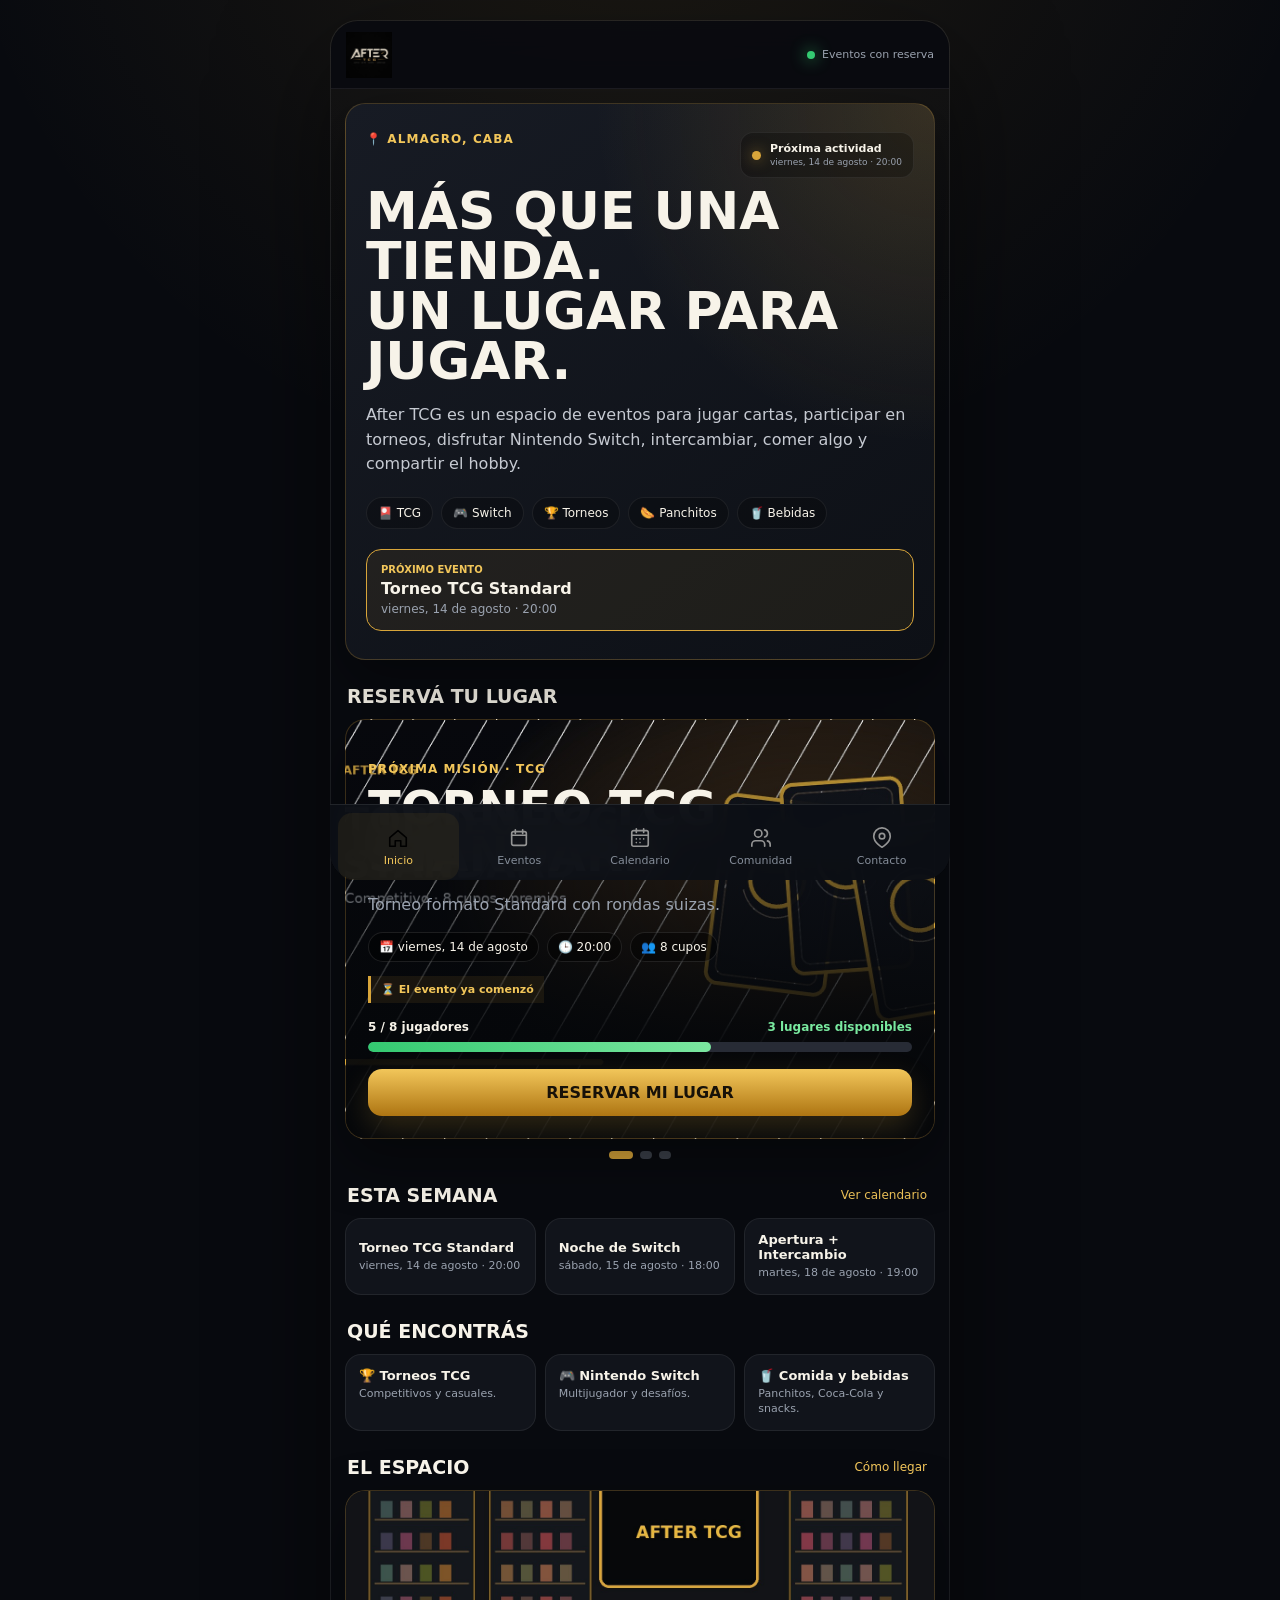
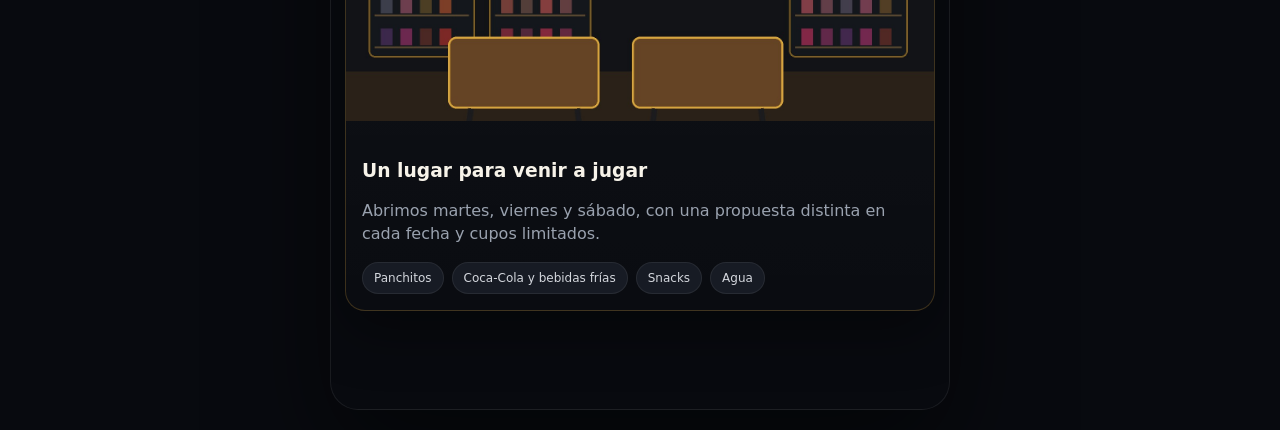
==== commit 1549829b: "Rediseñar comunidad con rankings resultados y galería" ====
--- a/index.html
+++ b/index.html
@@ -32,6 +32,9 @@
   <script src="EDITAR-ACA/config.js"></script>
   <script src="EDITAR-ACA/eventos.js"></script>
   <script src="EDITAR-ACA/comunidad.js"></script>
+  <script src="EDITAR-ACA/rankings.js"></script>
+  <script src="EDITAR-ACA/resultados.js"></script>
+  <script src="EDITAR-ACA/galeria.js"></script>
   <script src="js/core/utils.js"></script>
   <script src="js/core/components.js"></script>
   <script src="js/core/router.js"></script>
--- a/css/main.css
+++ b/css/main.css
@@ -4,3 +4,1816 @@
 .card{background:linear-gradient(180deg,rgba(255,255,255,.035),rgba(255,255,255,.012));border:1px solid var(--line);border-radius:var(--radius);box-shadow:var(--shadow);overflow:hidden}.hero{min-height:420px;position:relative;background-size:cover;background-position:center;display:flex;align-items:flex-end}.hero::after{content:"";position:absolute;inset:0;background:linear-gradient(180deg,rgba(5,7,10,.03),rgba(5,7,10,.95) 76%)}.hero-content{position:relative;z-index:2;padding:22px;width:100%}.kicker{font-size:12px;font-weight:900;color:var(--gold2);letter-spacing:.09em;text-transform:uppercase}.hero h1{font-size:clamp(31px,9vw,48px);line-height:.96;margin:9px 0 12px;text-transform:uppercase}.hero-desc,.muted{color:var(--muted);line-height:1.45}.pills{display:flex;flex-wrap:wrap;gap:8px}.pill{display:inline-flex;gap:6px;align-items:center;padding:7px 10px;border-radius:999px;background:rgba(0,0,0,.42);border:1px solid rgba(255,255,255,.1);font-size:12px}.progress-block{margin:17px 0}.progress-head{display:flex;justify-content:space-between;gap:12px;font-size:12px;margin-bottom:8px}.progress{height:10px;border-radius:999px;background:#272b35;overflow:hidden}.progress span{display:block;height:100%;border-radius:inherit;background:linear-gradient(90deg,var(--green),#7be7a0)}.btn{display:inline-flex;align-items:center;justify-content:center;text-decoration:none;border:0;border-radius:14px;padding:14px 17px;font-weight:900;text-transform:uppercase;cursor:pointer}.btn-primary{width:100%;background:linear-gradient(180deg,var(--gold2),#ae7512);color:#171108;box-shadow:0 12px 30px rgba(216,165,58,.2)}.btn-secondary{border:1px solid var(--gold);background:rgba(216,165,58,.06);color:var(--gold2)}.btn:disabled,.btn[aria-disabled=true]{opacity:.45;filter:grayscale(1);pointer-events:none}.slider-dots{display:flex;justify-content:center;gap:7px;margin:12px}.slider-dot{width:8px;height:8px;border-radius:999px;border:0;background:#3b404a}.slider-dot.active{width:24px;background:var(--gold)}.section-head{display:flex;align-items:center;justify-content:space-between;margin:25px 2px 12px}.section-head h2{margin:0;font-size:19px;text-transform:uppercase}.text-btn{border:0;background:transparent;color:var(--gold2);font-size:12px}.quick-grid{display:grid;grid-template-columns:repeat(3,1fr);gap:9px}.quick-card{padding:13px;border:1px solid var(--soft);border-radius:16px;background:var(--surface);text-align:left;color:inherit}.quick-card strong{display:block;font-size:13px}.quick-card span{display:block;margin-top:4px;color:var(--muted);font-size:11px;line-height:1.35}.event-list{display:grid;gap:12px}.spaced{margin-top:12px}.event-card{display:grid;grid-template-columns:115px 1fr;min-height:176px}.event-img{background-size:cover;background-position:center}.event-content{padding:14px}.event-content h3{font-size:18px;margin:6px 0}.event-content p{margin:0;color:var(--muted);font-size:13px;line-height:1.42}.event-bottom{display:flex;align-items:center;justify-content:space-between;gap:12px;margin-top:12px}.price{font-weight:900}.filters{display:flex;gap:8px;overflow:auto;padding-bottom:4px}.filter{white-space:nowrap;padding:8px 13px;border-radius:999px;border:1px solid var(--soft);background:var(--surface);color:var(--muted)}.filter.active{color:var(--gold2);border-color:var(--gold);background:rgba(216,165,58,.08)}.calendar-card{padding:15px}.calendar-toolbar{display:flex;justify-content:space-between;align-items:center;margin-bottom:15px}.calendar-toolbar h2{text-transform:capitalize;font-size:18px;margin:0}.calendar-grid{display:grid;grid-template-columns:repeat(7,1fr);gap:5px}.weekday{text-align:center;color:var(--muted);font-size:10px;font-weight:800}.day-cell{aspect-ratio:1;border:0;border-radius:12px;background:#161a22;color:#c9ced7;position:relative}.day-cell.has-event{border:1px solid var(--gold);color:var(--gold2);box-shadow:inset 0 0 0 1px rgba(216,165,58,.13)}.day-cell small{position:absolute;right:5px;bottom:3px;font-size:8px}.day-cell.empty{background:transparent}.rank-list,.news-list,.schedule-list{display:grid;gap:9px}.rank-row{display:grid;grid-template-columns:36px 1fr auto;gap:10px;align-items:center;padding:13px;border-radius:14px;background:var(--surface);border:1px solid var(--soft)}.rank-place{font-weight:900;color:var(--gold2)}.rank-row small{color:var(--muted)}.news{padding:15px}.news h3{margin:0 0 6px}.news p{margin:0;color:var(--muted);line-height:1.45}.local-img{width:100%;height:230px;object-fit:cover}.contact-block{padding:16px}.contact-line{display:flex;justify-content:space-between;gap:18px;padding:12px 0;border-bottom:1px solid var(--soft)}.contact-line:last-child{border-bottom:0}.contact-line span{color:var(--muted);text-align:right}.button-grid{display:grid;grid-template-columns:1fr 1fr;gap:10px;margin-top:14px}.map{width:100%;height:250px;border:0;border-radius:18px}.chips{display:flex;flex-wrap:wrap;gap:8px}.chip{padding:8px 11px;border-radius:999px;background:var(--surface2);border:1px solid var(--soft);font-size:12px;color:#d4d7dd}.event-modal{width:min(92vw,560px);max-height:88dvh;padding:0;border:1px solid var(--line);border-radius:24px;background:#0e1117;color:var(--text);box-shadow:0 35px 100px rgba(0,0,0,.75)}.event-modal::backdrop{background:rgba(0,0,0,.72);backdrop-filter:blur(6px)}.modal-close{position:absolute;right:12px;top:12px;z-index:3;width:40px;height:40px;border-radius:50%;border:1px solid rgba(255,255,255,.15);background:rgba(0,0,0,.58);color:white;font-size:25px}.modal-image{height:250px;background-size:cover;background-position:center;position:relative}.modal-image::after{content:"";position:absolute;inset:0;background:linear-gradient(transparent,#0e1117)}.modal-body{padding:19px}.modal-body h2{margin:8px 0}.modal-body p,.modal-body li{color:#c2c7cf;line-height:1.5}.tag{display:inline-flex;padding:6px 9px;border-radius:999px;background:rgba(216,165,58,.12);color:var(--gold2);font-size:11px;font-weight:900}.empty-state{text-align:center;padding:28px;color:var(--muted)}.tiny{font-size:12px}.top-gap{margin-top:14px}
 @media(max-width:410px){.quick-grid{grid-template-columns:1fr}.event-card{grid-template-columns:100px 1fr}.button-grid{grid-template-columns:1fr}.hero{min-height:395px}}
 @media(min-width:621px){body{padding:20px}.app-shell{border:1px solid var(--soft);border-radius:28px;overflow:hidden;box-shadow:0 45px 110px rgba(0,0,0,.5)}.bottom-nav{bottom:20px;border-radius:0 0 28px 28px}}
+
+/* Presentación de After TCG */
+.welcome-card {
+  position: relative;
+  overflow: hidden;
+  padding: 28px 20px;
+  margin-bottom: 22px;
+  border: 1px solid var(--line);
+  border-radius: var(--radius);
+  background:
+    radial-gradient(circle at 100% 0%, rgba(216,165,58,.18), transparent 42%),
+    linear-gradient(145deg, #171b24, #0d1016);
+  box-shadow: var(--shadow);
+}
+
+.welcome-card h1 {
+  margin: 9px 0 15px;
+  font-size: clamp(34px, 10vw, 52px);
+  line-height: .96;
+  text-transform: uppercase;
+}
+
+.welcome-card > p {
+  color: #c6cad2;
+  line-height: 1.55;
+}
+
+.welcome-tags {
+  display: flex;
+  flex-wrap: wrap;
+  gap: 8px;
+  margin: 20px 0;
+}
+
+.welcome-tags span {
+  padding: 8px 11px;
+  border: 1px solid var(--soft);
+  border-radius: 999px;
+  background: rgba(0,0,0,.25);
+  font-size: 12px;
+}
+
+.next-event-strip {
+  width: 100%;
+  padding: 14px;
+  border: 1px solid var(--gold);
+  border-radius: 15px;
+  background: rgba(216,165,58,.08);
+  color: inherit;
+  text-align: left;
+}
+
+.next-event-strip small,
+.next-event-strip strong,
+.next-event-strip span {
+  display: block;
+}
+
+.next-event-strip small {
+  color: var(--gold2);
+  font-size: 10px;
+  font-weight: 900;
+}
+
+.next-event-strip strong {
+  margin: 4px 0;
+  font-size: 16px;
+}
+
+.next-event-strip span {
+  color: var(--muted);
+  font-size: 12px;
+}
+
+/* Estado automático del local */
+.welcome-top {
+  display: flex;
+  justify-content: space-between;
+  align-items: flex-start;
+  gap: 12px;
+}
+
+.local-status {
+  display: flex;
+  align-items: center;
+  gap: 9px;
+  max-width: 190px;
+  padding: 9px 11px;
+  border: 1px solid var(--soft);
+  border-radius: 13px;
+  background: rgba(0,0,0,.28);
+}
+
+.local-status strong,
+.local-status small {
+  display: block;
+}
+
+.local-status strong {
+  font-size: 11px;
+}
+
+.local-status small {
+  margin-top: 2px;
+  color: var(--muted);
+  font-size: 9px;
+  line-height: 1.25;
+}
+
+.status-light {
+  width: 9px;
+  height: 9px;
+  flex: 0 0 auto;
+  border-radius: 50%;
+}
+
+.local-status.abierto .status-light {
+  background: var(--green);
+  box-shadow: 0 0 15px var(--green);
+}
+
+.local-status.cerrado .status-light {
+  background: var(--gold);
+  box-shadow: 0 0 14px rgba(216,165,58,.6);
+}
+
+@media (max-width: 370px) {
+  .welcome-top {
+    flex-direction: column;
+  }
+
+  .local-status {
+    max-width: 100%;
+  }
+}
+
+
+/* ======================================================
+   EVENTOS TIPO TICKET PREMIUM
+====================================================== */
+
+.event-ticket {
+  display: block;
+  position: relative;
+  overflow: hidden;
+}
+
+.ticket-image {
+  min-height: 235px;
+  position: relative;
+  background-position: center;
+  background-size: cover;
+}
+
+.ticket-image::after {
+  content: "";
+  position: absolute;
+  inset: 0;
+  background:
+    linear-gradient(
+      180deg,
+      rgba(6,8,12,.04),
+      rgba(6,8,12,.86)
+    );
+}
+
+.ticket-date,
+.ticket-category {
+  position: absolute;
+  z-index: 2;
+  top: 13px;
+  border: 1px solid rgba(255,255,255,.15);
+  background: rgba(8,10,15,.8);
+  backdrop-filter: blur(12px);
+}
+
+.ticket-date {
+  left: 13px;
+  padding: 9px 11px;
+  border-radius: 13px;
+}
+
+.ticket-date small,
+.ticket-date strong {
+  display: block;
+}
+
+.ticket-date small {
+  color: var(--gold2);
+  font-size: 10px;
+  font-weight: 900;
+  text-transform: uppercase;
+}
+
+.ticket-date strong {
+  margin-top: 2px;
+  font-size: 19px;
+}
+
+.ticket-category {
+  right: 13px;
+  padding: 7px 11px;
+  border-radius: 999px;
+  color: var(--gold2);
+  font-size: 10px;
+  font-weight: 900;
+  text-transform: uppercase;
+}
+
+.ticket-body {
+  position: relative;
+  padding: 17px;
+}
+
+.ticket-body::before,
+.ticket-body::after {
+  content: "";
+  position: absolute;
+  top: -11px;
+  width: 22px;
+  height: 22px;
+  border-radius: 50%;
+  background: var(--bg);
+}
+
+.ticket-body::before {
+  left: -11px;
+}
+
+.ticket-body::after {
+  right: -11px;
+}
+
+.ticket-heading {
+  display: flex;
+  justify-content: space-between;
+  align-items: flex-start;
+  gap: 14px;
+}
+
+.ticket-heading h3 {
+  margin: 5px 0 0;
+  font-size: 22px;
+}
+
+.ticket-price {
+  flex: 0 0 auto;
+  color: var(--gold2);
+  font-size: 17px;
+  font-weight: 900;
+}
+
+.ticket-body > p {
+  margin: 12px 0;
+  color: var(--muted);
+  font-size: 13px;
+  line-height: 1.5;
+}
+
+.ticket-countdown,
+.hero-countdown {
+  display: inline-flex;
+  padding: 7px 10px;
+  border-left: 3px solid var(--gold);
+  background: rgba(216,165,58,.09);
+  color: var(--gold2);
+  font-size: 11px;
+  font-weight: 900;
+}
+
+.hero-countdown {
+  margin-top: 14px;
+}
+
+.ticket-actions {
+  display: grid;
+  grid-template-columns: .85fr 1.15fr;
+  gap: 9px;
+}
+
+.ticket-actions .btn {
+  width: 100%;
+}
+
+
+/* ======================================================
+   ESTADOS DE CUPOS
+====================================================== */
+
+.availability {
+  font-weight: 900;
+}
+
+.availability.is-available {
+  color: #79e99f;
+}
+
+.availability.is-low {
+  color: #ffcc65;
+}
+
+.availability.is-last {
+  color: #ff9f43;
+  animation: lastPlacePulse 1.4s infinite;
+}
+
+.availability.is-full {
+  color: #ff6868;
+}
+
+.progress.is-low span {
+  background:
+    linear-gradient(
+      90deg,
+      #d99a28,
+      #ffd36c
+    );
+}
+
+.progress.is-last span {
+  background:
+    linear-gradient(
+      90deg,
+      #e77520,
+      #ffb45b
+    );
+}
+
+.progress.is-full span {
+  background:
+    linear-gradient(
+      90deg,
+      #b63333,
+      #ff6767
+    );
+}
+
+@keyframes lastPlacePulse {
+  0%,
+  100% {
+    opacity: .65;
+  }
+
+  50% {
+    opacity: 1;
+    text-shadow:
+      0 0 12px rgba(255,159,67,.7);
+  }
+}
+
+
+/* ======================================================
+   RESPONSIVE DE TICKETS
+====================================================== */
+
+@media (max-width: 410px) {
+  .ticket-actions {
+    grid-template-columns: 1fr;
+  }
+
+  .ticket-image {
+    min-height: 215px;
+  }
+
+  .ticket-heading h3 {
+    font-size: 20px;
+  }
+}
+
+/* ======================================================
+   FILTROS DE EVENTOS TIPO MISIÓN
+====================================================== */
+
+.event-page-head {
+  align-items: flex-end;
+}
+
+.event-page-head h2 {
+  margin-top: 4px;
+}
+
+.event-count-label {
+  padding: 7px 10px;
+  border: 1px solid var(--soft);
+  border-radius: 999px;
+  background: var(--surface);
+  color: var(--muted);
+  font-size: 11px;
+  white-space: nowrap;
+}
+
+.mission-filter-wrap {
+  position: relative;
+  margin: 2px -14px 12px;
+}
+
+.mission-filter-wrap::after {
+  content: "";
+  position: absolute;
+  top: 0;
+  right: 0;
+  width: 34px;
+  height: 100%;
+  pointer-events: none;
+  background:
+    linear-gradient(
+      90deg,
+      transparent,
+      var(--bg)
+    );
+}
+
+.mission-filters {
+  display: flex;
+  gap: 10px;
+  overflow-x: auto;
+  padding: 4px 14px 10px;
+  scroll-snap-type: x proximity;
+  scrollbar-width: none;
+}
+
+.mission-filters::-webkit-scrollbar {
+  display: none;
+}
+
+.mission-filter {
+  min-width: 165px;
+  display: flex;
+  align-items: center;
+  gap: 11px;
+  padding: 12px;
+  border: 1px solid var(--soft);
+  border-radius: 17px;
+  background:
+    linear-gradient(
+      145deg,
+      rgba(255,255,255,.025),
+      rgba(255,255,255,.01)
+    ),
+    var(--surface);
+  color: var(--text);
+  text-align: left;
+  scroll-snap-align: start;
+  transition:
+    transform .18s ease,
+    border-color .18s ease,
+    background .18s ease,
+    box-shadow .18s ease;
+}
+
+.mission-filter:active {
+  transform: scale(.97);
+}
+
+.mission-filter-icon {
+  width: 43px;
+  height: 43px;
+  flex: 0 0 43px;
+  display: grid;
+  place-items: center;
+  border-radius: 13px;
+  background: rgba(255,255,255,.055);
+  font-size: 22px;
+}
+
+.mission-filter-text {
+  min-width: 0;
+}
+
+.mission-filter-text strong,
+.mission-filter-text small {
+  display: block;
+}
+
+.mission-filter-text strong {
+  font-size: 14px;
+}
+
+.mission-filter-text small {
+  margin-top: 3px;
+  color: var(--muted);
+  font-size: 10px;
+  line-height: 1.25;
+}
+
+.mission-filter.active {
+  transform: translateY(-2px);
+}
+
+.mission-filter.active .mission-filter-text small {
+  color: rgba(255,255,255,.72);
+}
+
+
+/* Todos */
+.filter-all.active {
+  border-color: var(--gold);
+  background:
+    linear-gradient(
+      145deg,
+      rgba(216,165,58,.22),
+      rgba(216,165,58,.05)
+    ),
+    var(--surface);
+  box-shadow:
+    0 10px 28px rgba(216,165,58,.13);
+}
+
+.filter-all.active .mission-filter-icon {
+  background: rgba(216,165,58,.17);
+}
+
+
+/* TCG */
+.filter-tcg.active {
+  border-color: #daaa42;
+  background:
+    linear-gradient(
+      145deg,
+      rgba(218,170,66,.23),
+      rgba(218,170,66,.04)
+    ),
+    var(--surface);
+  box-shadow:
+    0 10px 28px rgba(218,170,66,.13);
+}
+
+.filter-tcg.active .mission-filter-icon {
+  background: rgba(218,170,66,.18);
+}
+
+
+/* Switch */
+.filter-switch.active {
+  border-color: #4ba8ff;
+  background:
+    linear-gradient(
+      145deg,
+      rgba(75,168,255,.23),
+      rgba(75,168,255,.04)
+    ),
+    var(--surface);
+  box-shadow:
+    0 10px 28px rgba(75,168,255,.13);
+}
+
+.filter-switch.active .mission-filter-icon {
+  background: rgba(75,168,255,.18);
+}
+
+
+/* Casual */
+.filter-casual.active {
+  border-color: #54d88c;
+  background:
+    linear-gradient(
+      145deg,
+      rgba(84,216,140,.22),
+      rgba(84,216,140,.04)
+    ),
+    var(--surface);
+  box-shadow:
+    0 10px 28px rgba(84,216,140,.12);
+}
+
+.filter-casual.active .mission-filter-icon {
+  background: rgba(84,216,140,.18);
+}
+
+
+/* Especial */
+.filter-special.active {
+  border-color: #b987ff;
+  background:
+    linear-gradient(
+      145deg,
+      rgba(185,135,255,.22),
+      rgba(185,135,255,.04)
+    ),
+    var(--surface);
+  box-shadow:
+    0 10px 28px rgba(185,135,255,.12);
+}
+
+.filter-special.active .mission-filter-icon {
+  background: rgba(185,135,255,.18);
+}
+
+@media (max-width: 390px) {
+  .mission-filter {
+    min-width: 151px;
+    padding: 10px;
+  }
+
+  .mission-filter-icon {
+    width: 39px;
+    height: 39px;
+    flex-basis: 39px;
+    font-size: 20px;
+  }
+}
+
+
+/* ======================================================
+   FILTROS COMPACTOS EN DOS FILAS
+====================================================== */
+
+.compact-filter-grid {
+  display: grid;
+  grid-template-columns: repeat(3, 1fr);
+  gap: 8px;
+  margin-bottom: 15px;
+}
+
+.compact-filter {
+  min-height: 58px;
+  display: flex;
+  align-items: center;
+  justify-content: center;
+  gap: 7px;
+  padding: 9px 8px;
+  border: 1px solid var(--soft);
+  border-radius: 14px;
+  background:
+    linear-gradient(
+      145deg,
+      rgba(255,255,255,.025),
+      rgba(255,255,255,.01)
+    ),
+    var(--surface);
+  color: var(--text);
+  transition:
+    transform .15s ease,
+    border-color .15s ease,
+    background .15s ease,
+    box-shadow .15s ease;
+}
+
+.compact-filter:active {
+  transform: scale(.96);
+}
+
+.compact-filter-icon {
+  font-size: 19px;
+}
+
+.compact-filter-label {
+  font-size: 12px;
+  font-weight: 800;
+}
+
+.compact-filter.active {
+  transform: translateY(-1px);
+}
+
+.filter-all.active {
+  border-color: var(--gold);
+  background:
+    linear-gradient(
+      145deg,
+      rgba(216,165,58,.22),
+      rgba(216,165,58,.05)
+    ),
+    var(--surface);
+  box-shadow:
+    0 8px 22px rgba(216,165,58,.12);
+}
+
+.filter-tcg.active {
+  border-color: #daa942;
+  background:
+    linear-gradient(
+      145deg,
+      rgba(218,169,66,.22),
+      rgba(218,169,66,.04)
+    ),
+    var(--surface);
+}
+
+.filter-switch.active {
+  border-color: #4ba8ff;
+  background:
+    linear-gradient(
+      145deg,
+      rgba(75,168,255,.22),
+      rgba(75,168,255,.04)
+    ),
+    var(--surface);
+}
+
+.filter-casual.active {
+  border-color: #54d88c;
+  background:
+    linear-gradient(
+      145deg,
+      rgba(84,216,140,.22),
+      rgba(84,216,140,.04)
+    ),
+    var(--surface);
+}
+
+.filter-special.active {
+  border-color: #b987ff;
+  background:
+    linear-gradient(
+      145deg,
+      rgba(185,135,255,.22),
+      rgba(185,135,255,.04)
+    ),
+    var(--surface);
+}
+
+@media (max-width: 380px) {
+  .compact-filter-grid {
+    grid-template-columns: repeat(2, 1fr);
+  }
+}
+
+
+
+/* AFTER-CALENDAR-V2-START */
+
+/* Calendario limitado al mes actual y siguiente */
+
+.calendar-page-heading {
+  align-items: flex-end;
+}
+
+.calendar-range {
+  max-width: 145px;
+  padding: 7px 10px;
+  border: 1px solid var(--soft);
+  border-radius: 999px;
+  background: var(--surface);
+  color: var(--muted);
+  font-size: 10px;
+  text-align: center;
+  text-transform: capitalize;
+}
+
+.calendar-panel {
+  padding: 15px;
+}
+
+.calendar-toolbar {
+  display: grid;
+  grid-template-columns: 45px 1fr 45px;
+  align-items: center;
+  gap: 10px;
+  margin-bottom: 15px;
+}
+
+.calendar-arrow {
+  width: 45px;
+  height: 45px;
+  border: 1px solid var(--line);
+  border-radius: 14px;
+  background: rgba(216,165,58,.07);
+  color: var(--gold2);
+  font-size: 28px;
+  transition:
+    transform .15s ease,
+    opacity .15s ease;
+}
+
+.calendar-arrow:active:not(:disabled) {
+  transform: scale(.93);
+}
+
+.calendar-arrow:disabled {
+  opacity: .18;
+  filter: grayscale(1);
+}
+
+.calendar-month-title {
+  text-align: center;
+}
+
+.calendar-month-title small,
+.calendar-month-title h3 {
+  display: block;
+}
+
+.calendar-month-title small {
+  color: var(--gold2);
+  font-size: 10px;
+  font-weight: 900;
+  text-transform: uppercase;
+  letter-spacing: .08em;
+}
+
+.calendar-month-title h3 {
+  margin: 4px 0 0;
+  font-size: 20px;
+  text-transform: capitalize;
+}
+
+.calendar-summary {
+  display: grid;
+  grid-template-columns: 1fr 1fr;
+  gap: 9px;
+  margin-bottom: 15px;
+}
+
+.calendar-summary > div {
+  padding: 11px;
+  border: 1px solid var(--soft);
+  border-radius: 14px;
+  background: var(--surface);
+}
+
+.calendar-summary strong,
+.calendar-summary span {
+  display: block;
+}
+
+.calendar-summary strong {
+  color: var(--gold2);
+  font-size: 19px;
+}
+
+.calendar-summary span {
+  margin-top: 2px;
+  color: var(--muted);
+  font-size: 10px;
+}
+
+.calendar-weekdays,
+.calendar-grid {
+  display: grid;
+  grid-template-columns: repeat(7, 1fr);
+  gap: 5px;
+}
+
+.calendar-weekdays {
+  margin-bottom: 5px;
+}
+
+.calendar-weekdays span {
+  color: var(--muted);
+  font-size: 10px;
+  font-weight: 900;
+  text-align: center;
+}
+
+.calendar-day {
+  position: relative;
+  aspect-ratio: 1;
+  min-width: 0;
+  border: 1px solid transparent;
+  border-radius: 12px;
+  background: #151922;
+  color: #bdc3cd;
+  transition:
+    transform .15s ease,
+    border-color .15s ease,
+    background .15s ease;
+}
+
+.calendar-day:disabled {
+  opacity: .43;
+}
+
+.calendar-day.has-event {
+  opacity: 1;
+  cursor: pointer;
+}
+
+.calendar-day.has-event:active {
+  transform: scale(.92);
+}
+
+.calendar-day.is-selected {
+  transform: translateY(-2px);
+  box-shadow:
+    0 8px 20px rgba(0,0,0,.28);
+}
+
+.calendar-day.is-today::after {
+  content: "";
+  position: absolute;
+  left: 50%;
+  bottom: 4px;
+  width: 4px;
+  height: 4px;
+  border-radius: 50%;
+  background: white;
+  transform: translateX(-50%);
+}
+
+.calendar-number {
+  position: absolute;
+  top: 6px;
+  left: 7px;
+  font-size: 11px;
+  font-weight: 800;
+}
+
+.calendar-event-icon {
+  position: absolute;
+  left: 50%;
+  top: 51%;
+  font-size: clamp(13px, 4vw, 18px);
+  transform: translate(-50%, -50%);
+}
+
+.calendar-event-count {
+  position: absolute;
+  top: 4px;
+  right: 4px;
+  color: white;
+  font-size: 7px;
+  font-weight: 900;
+}
+
+.calendar-tcg {
+  border-color: rgba(218,170,66,.65);
+  background:
+    linear-gradient(
+      145deg,
+      rgba(218,170,66,.2),
+      rgba(218,170,66,.035)
+    ),
+    #151922;
+}
+
+.calendar-tcg.is-selected {
+  border-color: #daa942;
+  box-shadow:
+    0 7px 20px rgba(218,170,66,.18);
+}
+
+.calendar-switch {
+  border-color: rgba(75,168,255,.65);
+  background:
+    linear-gradient(
+      145deg,
+      rgba(75,168,255,.2),
+      rgba(75,168,255,.035)
+    ),
+    #151922;
+}
+
+.calendar-switch.is-selected {
+  border-color: #4ba8ff;
+  box-shadow:
+    0 7px 20px rgba(75,168,255,.18);
+}
+
+.calendar-casual {
+  border-color: rgba(84,216,140,.65);
+  background:
+    linear-gradient(
+      145deg,
+      rgba(84,216,140,.2),
+      rgba(84,216,140,.035)
+    ),
+    #151922;
+}
+
+.calendar-casual.is-selected {
+  border-color: #54d88c;
+  box-shadow:
+    0 7px 20px rgba(84,216,140,.17);
+}
+
+.calendar-special {
+  border-color: rgba(185,135,255,.65);
+  background:
+    linear-gradient(
+      145deg,
+      rgba(185,135,255,.2),
+      rgba(185,135,255,.035)
+    ),
+    #151922;
+}
+
+.calendar-special.is-selected {
+  border-color: #b987ff;
+  box-shadow:
+    0 7px 20px rgba(185,135,255,.17);
+}
+
+.calendar-legend {
+  display: flex;
+  flex-wrap: wrap;
+  gap: 7px 12px;
+  margin-top: 14px;
+  color: var(--muted);
+  font-size: 9px;
+}
+
+.calendar-legend span {
+  display: inline-flex;
+  align-items: center;
+  gap: 5px;
+}
+
+.calendar-legend i {
+  width: 7px;
+  height: 7px;
+  border-radius: 50%;
+}
+
+.legend-tcg i {
+  background: #daa942;
+}
+
+.legend-switch i {
+  background: #4ba8ff;
+}
+
+.legend-casual i {
+  background: #54d88c;
+}
+
+.legend-special i {
+  background: #b987ff;
+}
+
+.calendar-no-events {
+  padding: 28px 20px;
+  text-align: center;
+}
+
+.calendar-no-events-icon {
+  font-size: 38px;
+}
+
+.calendar-no-events h3 {
+  margin: 10px 0 5px;
+}
+
+.calendar-no-events p {
+  margin: 0;
+  color: var(--muted);
+  line-height: 1.45;
+}
+
+@media (max-width: 370px) {
+  .calendar-panel {
+    padding: 11px;
+  }
+
+  .calendar-day {
+    border-radius: 9px;
+  }
+
+  .calendar-number {
+    top: 4px;
+    left: 5px;
+    font-size: 9px;
+  }
+
+  .calendar-event-icon {
+    font-size: 13px;
+  }
+}
+
+/* AFTER-CALENDAR-V2-END */
+
+
+
+/* AFTER-CALENDAR-COMPACT-START */
+
+.calendar-screen {
+  min-height:
+    calc(100dvh - 68px - var(--nav-h) - 28px);
+  display: flex;
+  flex-direction: column;
+  justify-content: center;
+}
+
+.calendar-header {
+  display: flex;
+  align-items: end;
+  justify-content: space-between;
+  gap: 15px;
+  margin-bottom: 14px;
+}
+
+.calendar-header h1 {
+  margin: 4px 0 0;
+  font-size: 29px;
+  text-transform: uppercase;
+}
+
+.calendar-month-summary {
+  min-width: 77px;
+  padding: 9px 11px;
+  border: 1px solid var(--soft);
+  border-radius: 14px;
+  background: var(--surface);
+  text-align: center;
+}
+
+.calendar-month-summary strong,
+.calendar-month-summary span {
+  display: block;
+}
+
+.calendar-month-summary strong {
+  color: var(--gold2);
+  font-size: 19px;
+}
+
+.calendar-month-summary span {
+  color: var(--muted);
+  font-size: 9px;
+}
+
+.agenda-card {
+  padding: 16px;
+  border: 1px solid var(--line);
+  border-radius: 22px;
+  background:
+    radial-gradient(
+      circle at 100% 0%,
+      rgba(216,165,58,.08),
+      transparent 37%
+    ),
+    var(--surface);
+  box-shadow: var(--shadow);
+}
+
+.agenda-toolbar {
+  display: grid;
+  grid-template-columns: 42px 1fr 42px;
+  align-items: center;
+  gap: 9px;
+}
+
+.agenda-arrow {
+  width: 42px;
+  height: 42px;
+  border: 1px solid var(--line);
+  border-radius: 13px;
+  background: rgba(216,165,58,.06);
+  color: var(--gold2);
+  font-size: 26px;
+}
+
+.agenda-arrow:disabled {
+  opacity: .16;
+}
+
+.agenda-month {
+  text-align: center;
+}
+
+.agenda-month small {
+  display: block;
+  color: var(--gold2);
+  font-size: 9px;
+  font-weight: 900;
+  letter-spacing: .08em;
+  text-transform: uppercase;
+}
+
+.agenda-month h2 {
+  margin: 3px 0 0;
+  font-size: 19px;
+  text-transform: capitalize;
+}
+
+.agenda-stats {
+  display: flex;
+  justify-content: center;
+  gap: 17px;
+  margin: 13px 0;
+  color: var(--muted);
+  font-size: 10px;
+}
+
+.agenda-stats span {
+  display: inline-flex;
+  align-items: baseline;
+  gap: 4px;
+}
+
+.agenda-stats b {
+  color: var(--text);
+  font-size: 14px;
+}
+
+.agenda-weekdays,
+.agenda-grid {
+  display: grid;
+  grid-template-columns: repeat(7, 1fr);
+  gap: 6px;
+}
+
+.agenda-weekdays {
+  margin-bottom: 6px;
+}
+
+.agenda-weekdays span {
+  color: var(--muted);
+  font-size: 9px;
+  font-weight: 900;
+  text-align: center;
+}
+
+.agenda-day {
+  position: relative;
+  width: 100%;
+  aspect-ratio: 1;
+  min-width: 0;
+  padding: 0;
+  border: 1px solid transparent;
+  border-radius: 12px;
+  background: #181c25;
+  color: #aeb5c0;
+}
+
+.agenda-day.is-empty {
+  visibility: hidden;
+}
+
+.agenda-day:disabled {
+  opacity: .4;
+}
+
+.agenda-day.has-event {
+  opacity: 1;
+  background: #1b2029;
+}
+
+.agenda-day.has-event:active {
+  transform: scale(.92);
+}
+
+.agenda-day-number {
+  position: absolute;
+  top: 6px;
+  left: 7px;
+  font-size: 10px;
+  font-weight: 800;
+}
+
+.agenda-day-dot {
+  position: absolute;
+  left: 50%;
+  bottom: 8px;
+  width: 7px;
+  height: 7px;
+  border-radius: 50%;
+  transform: translateX(-50%);
+}
+
+.agenda-day-count {
+  position: absolute;
+  top: 5px;
+  right: 6px;
+  font-size: 7px;
+  font-weight: 900;
+}
+
+.agenda-day.is-today {
+  box-shadow:
+    inset 0 0 0 1px rgba(255,255,255,.42);
+}
+
+.agenda-day.day-tcg {
+  border-color: rgba(218,170,66,.58);
+}
+
+.agenda-day.day-tcg .agenda-day-dot {
+  background: #daa942;
+  box-shadow: 0 0 9px rgba(218,170,66,.5);
+}
+
+.agenda-day.day-switch {
+  border-color: rgba(75,168,255,.58);
+}
+
+.agenda-day.day-switch .agenda-day-dot {
+  background: #4ba8ff;
+  box-shadow: 0 0 9px rgba(75,168,255,.5);
+}
+
+.agenda-day.day-casual {
+  border-color: rgba(84,216,140,.58);
+}
+
+.agenda-day.day-casual .agenda-day-dot {
+  background: #54d88c;
+  box-shadow: 0 0 9px rgba(84,216,140,.5);
+}
+
+.agenda-day.day-special {
+  border-color: rgba(185,135,255,.58);
+}
+
+.agenda-day.day-special .agenda-day-dot {
+  background: #b987ff;
+  box-shadow: 0 0 9px rgba(185,135,255,.5);
+}
+
+.agenda-legend {
+  display: flex;
+  justify-content: center;
+  flex-wrap: wrap;
+  gap: 7px 12px;
+  margin-top: 14px;
+  color: var(--muted);
+  font-size: 9px;
+}
+
+.agenda-legend span {
+  display: inline-flex;
+  align-items: center;
+  gap: 5px;
+}
+
+.agenda-legend i {
+  width: 6px;
+  height: 6px;
+  border-radius: 50%;
+}
+
+.legend-tcg i {
+  background: #daa942;
+}
+
+.legend-switch i {
+  background: #4ba8ff;
+}
+
+.legend-casual i {
+  background: #54d88c;
+}
+
+.legend-special i {
+  background: #b987ff;
+}
+
+.agenda-hint {
+  margin: 13px 0 0;
+  color: var(--muted);
+  font-size: 9px;
+  text-align: center;
+}
+
+.multi-event-modal {
+  padding: 24px 18px 18px;
+}
+
+.multi-event-modal h2 {
+  margin: 6px 0 16px;
+}
+
+.multi-event-list {
+  display: grid;
+  gap: 9px;
+}
+
+.multi-event-option {
+  width: 100%;
+  display: grid;
+  grid-template-columns: 52px 1fr 22px;
+  align-items: center;
+  gap: 10px;
+  padding: 12px;
+  border: 1px solid var(--soft);
+  border-radius: 14px;
+  background: var(--surface);
+  color: var(--text);
+  text-align: left;
+}
+
+.multi-event-time {
+  color: var(--gold2);
+  font-weight: 900;
+}
+
+.multi-event-info strong,
+.multi-event-info span {
+  display: block;
+}
+
+.multi-event-info strong {
+  font-size: 13px;
+}
+
+.multi-event-info span {
+  margin-top: 3px;
+  color: var(--muted);
+  font-size: 10px;
+}
+
+.multi-event-arrow {
+  color: var(--gold2);
+  font-size: 24px;
+}
+
+@media (max-height: 720px) {
+  .calendar-screen {
+    justify-content: flex-start;
+  }
+
+  .agenda-card {
+    padding: 12px;
+  }
+
+  .agenda-day {
+    border-radius: 9px;
+  }
+
+  .agenda-legend {
+    margin-top: 10px;
+  }
+}
+
+/* AFTER-CALENDAR-COMPACT-END */
+
+
+
+/* AFTER-COMMUNITY-V2-START */
+
+.community-page {
+  padding-bottom: 10px;
+}
+
+.community-header {
+  display: flex;
+  align-items: flex-end;
+  justify-content: space-between;
+  gap: 14px;
+  margin-bottom: 14px;
+}
+
+.community-header h1 {
+  margin: 4px 0 0;
+  font-size: 30px;
+  text-transform: uppercase;
+}
+
+.community-season {
+  padding: 8px 11px;
+  border: 1px solid var(--line);
+  border-radius: 999px;
+  background: rgba(216,165,58,.08);
+  color: var(--gold2);
+  font-size: 10px;
+  font-weight: 900;
+  white-space: nowrap;
+}
+
+.community-ranking-filters {
+  display: grid;
+  grid-template-columns: repeat(2, 1fr);
+  gap: 8px;
+  margin-bottom: 12px;
+}
+
+.community-ranking-filter {
+  min-height: 52px;
+  display: flex;
+  align-items: center;
+  gap: 8px;
+  padding: 9px 11px;
+  border: 1px solid var(--soft);
+  border-radius: 14px;
+  background: var(--surface);
+  color: var(--text);
+  text-align: left;
+}
+
+.community-ranking-filter > span {
+  font-size: 19px;
+}
+
+.community-ranking-filter strong {
+  font-size: 11px;
+}
+
+.community-ranking-filter.active {
+  transform: translateY(-1px);
+  border-color: var(--gold);
+  background:
+    linear-gradient(
+      145deg,
+      rgba(216,165,58,.2),
+      rgba(216,165,58,.035)
+    ),
+    var(--surface);
+  box-shadow:
+    0 8px 22px rgba(216,165,58,.1);
+}
+
+.ranking-switch.active {
+  border-color: #4ba8ff;
+  background:
+    linear-gradient(
+      145deg,
+      rgba(75,168,255,.2),
+      rgba(75,168,255,.035)
+    ),
+    var(--surface);
+}
+
+.ranking-casual.active {
+  border-color: #54d88c;
+  background:
+    linear-gradient(
+      145deg,
+      rgba(84,216,140,.2),
+      rgba(84,216,140,.035)
+    ),
+    var(--surface);
+}
+
+.community-ranking-card {
+  padding: 17px;
+}
+
+.community-ranking-title {
+  display: flex;
+  justify-content: space-between;
+  align-items: flex-start;
+  gap: 12px;
+}
+
+.community-ranking-title h2 {
+  margin: 5px 0 0;
+  font-size: 21px;
+}
+
+.community-ranking-badge {
+  padding: 7px 9px;
+  border-radius: 999px;
+  background: var(--surface2);
+  color: var(--muted);
+  font-size: 9px;
+  white-space: nowrap;
+}
+
+.community-podium {
+  min-height: 190px;
+  display: grid;
+  grid-template-columns: 1fr 1.12fr 1fr;
+  align-items: end;
+  gap: 8px;
+  margin: 18px 0;
+  padding: 10px 0 0;
+}
+
+.community-podium-player {
+  display: flex;
+  flex-direction: column;
+  align-items: center;
+  padding: 13px 6px;
+  border: 1px solid var(--soft);
+  border-radius: 16px 16px 8px 8px;
+  background: var(--surface);
+  text-align: center;
+}
+
+.community-podium-player.podium-first {
+  min-height: 174px;
+  justify-content: center;
+  border-color: rgba(216,165,58,.55);
+  background:
+    linear-gradient(
+      180deg,
+      rgba(216,165,58,.15),
+      rgba(17,20,27,.8)
+    );
+}
+
+.community-podium-player.podium-second {
+  min-height: 144px;
+}
+
+.community-podium-player.podium-third {
+  min-height: 126px;
+}
+
+.community-medal {
+  font-size: 22px;
+}
+
+.community-avatar {
+  width: 46px;
+  height: 46px;
+  display: grid;
+  place-items: center;
+  margin: 7px 0;
+  border: 1px solid var(--line);
+  border-radius: 50%;
+  background: #202530;
+  color: var(--gold2);
+  font-weight: 900;
+}
+
+.community-podium-player strong {
+  font-size: 11px;
+}
+
+.community-podium-player span {
+  margin-top: 3px;
+  color: var(--muted);
+  font-size: 9px;
+}
+
+.community-ranking-list {
+  display: grid;
+  gap: 7px;
+}
+
+.community-ranking-row {
+  display: grid;
+  grid-template-columns: 34px 1fr auto;
+  align-items: center;
+  gap: 9px;
+  padding: 10px;
+  border: 1px solid var(--soft);
+  border-radius: 13px;
+  background: rgba(255,255,255,.018);
+}
+
+.community-ranking-position {
+  font-size: 16px;
+  text-align: center;
+}
+
+.community-ranking-player strong,
+.community-ranking-player span {
+  display: block;
+}
+
+.community-ranking-player strong {
+  font-size: 12px;
+}
+
+.community-ranking-player span {
+  margin-top: 2px;
+  color: var(--muted);
+  font-size: 9px;
+}
+
+.community-ranking-points {
+  color: var(--gold2);
+  font-size: 15px;
+  font-weight: 900;
+  text-align: right;
+}
+
+.community-ranking-points small {
+  display: block;
+  color: var(--muted);
+  font-size: 8px;
+}
+
+.community-ranking-note {
+  margin: 12px 2px 0;
+  color: var(--muted);
+  font-size: 9px;
+  line-height: 1.45;
+}
+
+.community-section-heading {
+  margin-top: 28px;
+}
+
+.community-results {
+  display: grid;
+  gap: 12px;
+}
+
+.community-result-card {
+  display: grid;
+  grid-template-columns: 118px 1fr;
+}
+
+.community-result-image {
+  min-height: 190px;
+  position: relative;
+  background-position: center;
+  background-size: cover;
+}
+
+.community-result-image::after {
+  content: "";
+  position: absolute;
+  inset: 0;
+  background:
+    linear-gradient(
+      180deg,
+      transparent,
+      rgba(6,8,12,.72)
+    );
+}
+
+.community-result-image > span {
+  position: absolute;
+  z-index: 1;
+  left: 9px;
+  bottom: 9px;
+  padding: 5px 7px;
+  border-radius: 999px;
+  background: rgba(0,0,0,.66);
+  color: var(--gold2);
+  font-size: 8px;
+  font-weight: 900;
+}
+
+.community-result-body {
+  padding: 13px;
+}
+
+.community-result-body h3 {
+  margin: 5px 0;
+  font-size: 17px;
+}
+
+.community-result-body > p {
+  margin: 0 0 10px;
+  color: var(--muted);
+  font-size: 10px;
+  line-height: 1.4;
+}
+
+.community-result-podium {
+  display: grid;
+  gap: 5px;
+}
+
+.community-result-podium > div {
+  display: flex;
+  align-items: center;
+  gap: 7px;
+  font-size: 10px;
+}
+
+.community-result-body > small {
+  display: block;
+  margin-top: 10px;
+  color: var(--muted);
+  font-size: 8px;
+}
+
+.community-gallery {
+  display: flex;
+  gap: 10px;
+  overflow-x: auto;
+  margin: 0 -14px;
+  padding: 0 14px 10px;
+  scroll-snap-type: x proximity;
+  scrollbar-width: none;
+}
+
+.community-gallery::-webkit-scrollbar {
+  display: none;
+}
+
+.community-gallery-item {
+  min-width: 235px;
+  overflow: hidden;
+  border: 1px solid var(--soft);
+  border-radius: 17px;
+  background: var(--surface);
+  scroll-snap-align: start;
+}
+
+.community-gallery-item img {
+  display: block;
+  width: 100%;
+  height: 160px;
+  object-fit: cover;
+}
+
+.community-gallery-caption {
+  padding: 11px;
+}
+
+.community-gallery-caption strong,
+.community-gallery-caption span {
+  display: block;
+}
+
+.community-gallery-caption strong {
+  font-size: 12px;
+}
+
+.community-gallery-caption span {
+  margin-top: 3px;
+  color: var(--muted);
+  font-size: 9px;
+  line-height: 1.35;
+}
+
+@media (max-width: 370px) {
+  .community-ranking-filters {
+    grid-template-columns: 1fr 1fr;
+  }
+
+  .community-result-card {
+    grid-template-columns: 100px 1fr;
+  }
+
+  .community-podium {
+    gap: 5px;
+  }
+
+  .community-avatar {
+    width: 39px;
+    height: 39px;
+  }
+}
+
+/* AFTER-COMMUNITY-V2-END */
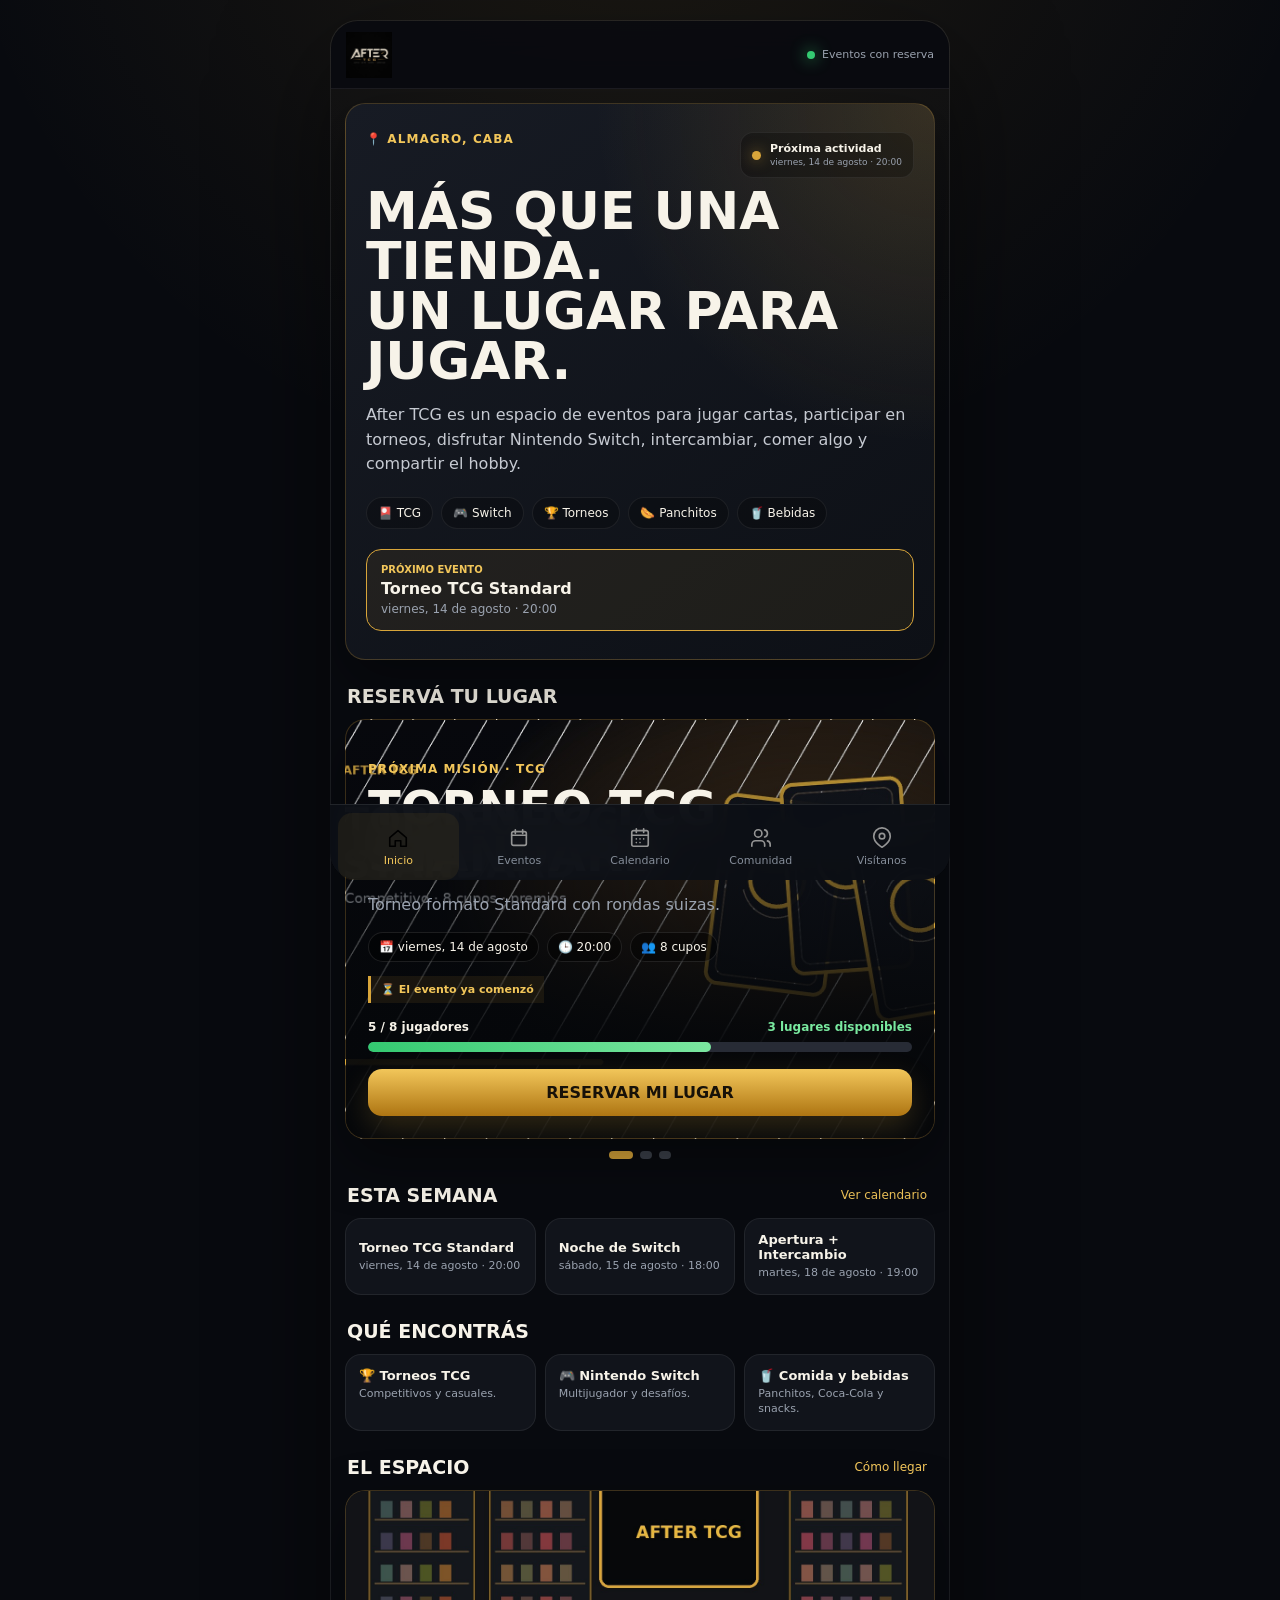
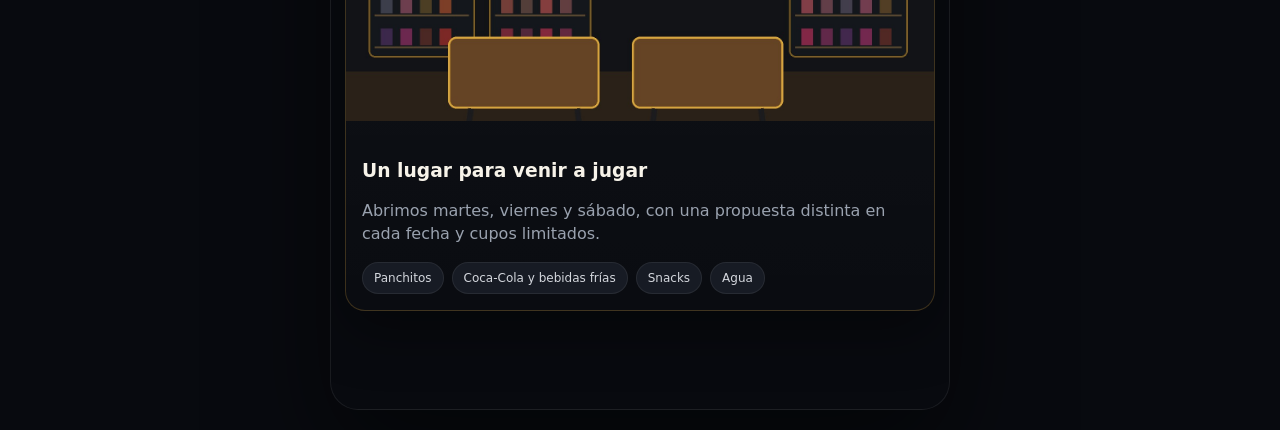
==== commit bca3dce7: "Convertir contacto en pantalla Visítanos" ====
--- a/index.html
+++ b/index.html
@@ -25,7 +25,7 @@
       <button class="nav-btn" data-route="eventos"><img src="assets/icons/events.svg" alt=""><span>Eventos</span></button>
       <button class="nav-btn" data-route="calendario"><img src="assets/icons/calendar.svg" alt=""><span>Calendario</span></button>
       <button class="nav-btn" data-route="comunidad"><img src="assets/icons/community.svg" alt=""><span>Comunidad</span></button>
-      <button class="nav-btn" data-route="contacto"><img src="assets/icons/contact.svg" alt=""><span>Contacto</span></button>
+      <button class="nav-btn" data-route="contacto"><img src="assets/icons/contact.svg" alt=""><span>Visítanos</span></button>
     </nav>
   </div>
   <dialog id="event-modal" class="event-modal"><button class="modal-close" aria-label="Cerrar">×</button><div id="modal-content"></div></dialog>
--- a/css/main.css
+++ b/css/main.css
@@ -1817,3 +1817,677 @@
 }
 
 /* AFTER-COMMUNITY-V2-END */
+
+
+
+/* AFTER-CONTACT-V2-START */
+
+.contact-page {
+  padding-bottom: 8px;
+}
+
+.contact-hero {
+  position: relative;
+  min-height: 480px;
+  display: flex;
+  align-items: flex-end;
+}
+
+.contact-hero-image {
+  position: absolute;
+  inset: 0;
+  width: 100%;
+  height: 100%;
+  object-fit: cover;
+}
+
+.contact-hero-overlay {
+  position: absolute;
+  inset: 0;
+  background:
+    linear-gradient(
+      180deg,
+      rgba(5,7,10,.08),
+      rgba(5,7,10,.94) 78%
+    );
+}
+
+.contact-hero-content {
+  position: relative;
+  z-index: 1;
+  padding: 22px;
+}
+
+.contact-hero-content h1 {
+  max-width: 480px;
+  margin: 8px 0 12px;
+  font-size: clamp(31px, 9vw, 48px);
+  line-height: .98;
+  text-transform: uppercase;
+}
+
+.contact-hero-content p {
+  max-width: 500px;
+  color: #c7cbd3;
+  line-height: 1.5;
+}
+
+.contact-hero-actions {
+  display: grid;
+  grid-template-columns: 1.2fr .8fr;
+  gap: 9px;
+  margin-top: 18px;
+}
+
+.contact-instagram-btn {
+  width: 100%;
+}
+
+.contact-next-event {
+  margin-top: 14px;
+  padding: 17px;
+}
+
+.contact-next-event-top {
+  display: flex;
+  justify-content: space-between;
+  gap: 14px;
+}
+
+.contact-next-event-top h2 {
+  margin: 5px 0 0;
+  font-size: 21px;
+}
+
+.contact-event-category {
+  height: fit-content;
+  padding: 6px 9px;
+  border: 1px solid var(--line);
+  border-radius: 999px;
+  color: var(--gold2);
+  font-size: 9px;
+  font-weight: 900;
+}
+
+.contact-next-event-meta {
+  display: flex;
+  flex-wrap: wrap;
+  gap: 7px;
+  margin: 13px 0;
+}
+
+.contact-next-event-meta span {
+  padding: 7px 9px;
+  border-radius: 999px;
+  background: var(--surface2);
+  color: #c9cdd5;
+  font-size: 10px;
+}
+
+.contact-event-buttons {
+  display: grid;
+  grid-template-columns: .8fr 1.2fr;
+  gap: 9px;
+}
+
+.contact-event-buttons .btn {
+  width: 100%;
+}
+
+.contact-section-head {
+  margin-top: 28px;
+}
+
+.contact-location-card {
+  padding: 16px;
+}
+
+.contact-location-info {
+  display: flex;
+  align-items: flex-start;
+  gap: 12px;
+  margin-bottom: 15px;
+}
+
+.contact-location-icon {
+  width: 44px;
+  height: 44px;
+  flex: 0 0 44px;
+  display: grid;
+  place-items: center;
+  border-radius: 14px;
+  background: rgba(216,165,58,.12);
+  font-size: 21px;
+}
+
+.contact-location-info strong,
+.contact-location-info span {
+  display: block;
+}
+
+.contact-location-info strong {
+  font-size: 13px;
+  line-height: 1.4;
+}
+
+.contact-location-info span {
+  margin-top: 4px;
+  color: var(--muted);
+  font-size: 10px;
+}
+
+.contact-map {
+  width: 100%;
+  height: 230px;
+  margin-top: 10px;
+  border: 0;
+  border-radius: 18px;
+  background: #dedede;
+}
+
+.contact-schedule-card {
+  padding: 7px 16px 14px;
+}
+
+.contact-schedule-row {
+  display: flex;
+  align-items: center;
+  gap: 11px;
+  padding: 12px 0;
+  border-bottom: 1px solid var(--soft);
+}
+
+.contact-day-icon {
+  width: 39px;
+  height: 39px;
+  flex: 0 0 39px;
+  display: grid;
+  place-items: center;
+  border-radius: 12px;
+  background: var(--surface2);
+  font-size: 18px;
+}
+
+.contact-schedule-row strong,
+.contact-schedule-row span {
+  display: block;
+}
+
+.contact-schedule-row strong {
+  font-size: 13px;
+}
+
+.contact-schedule-row span {
+  margin-top: 3px;
+  color: var(--muted);
+  font-size: 10px;
+}
+
+.contact-schedule-note {
+  margin: 14px 0 0;
+  color: var(--muted);
+  font-size: 9px;
+  line-height: 1.45;
+}
+
+.contact-direct-grid {
+  display: grid;
+  grid-template-columns: 1fr 1fr;
+  gap: 10px;
+}
+
+.contact-direct-card {
+  display: flex;
+  align-items: flex-start;
+  gap: 10px;
+  min-height: 128px;
+  padding: 14px;
+  border: 1px solid var(--soft);
+  border-radius: 17px;
+  color: var(--text);
+  text-decoration: none;
+}
+
+.contact-whatsapp {
+  background:
+    linear-gradient(
+      145deg,
+      rgba(52,201,113,.18),
+      rgba(17,20,27,.75)
+    );
+  border-color: rgba(52,201,113,.35);
+}
+
+.contact-instagram {
+  background:
+    linear-gradient(
+      145deg,
+      rgba(185,90,255,.16),
+      rgba(216,165,58,.08),
+      rgba(17,20,27,.75)
+    );
+  border-color: rgba(185,135,255,.3);
+}
+
+.contact-direct-icon {
+  font-size: 24px;
+}
+
+.contact-direct-card strong,
+.contact-direct-card span,
+.contact-direct-card small {
+  display: block;
+}
+
+.contact-direct-card strong {
+  font-size: 14px;
+}
+
+.contact-direct-card span {
+  margin-top: 4px;
+  color: #d5d8df;
+  font-size: 11px;
+}
+
+.contact-direct-card small {
+  margin-top: 7px;
+  color: var(--muted);
+  font-size: 9px;
+  line-height: 1.35;
+}
+
+.contact-features {
+  display: grid;
+  grid-template-columns: repeat(3, 1fr);
+  gap: 9px;
+}
+
+.contact-features > div {
+  min-height: 86px;
+  display: flex;
+  flex-direction: column;
+  align-items: center;
+  justify-content: center;
+  gap: 8px;
+  border: 1px solid var(--soft);
+  border-radius: 15px;
+  background: var(--surface);
+}
+
+.contact-features span {
+  font-size: 23px;
+}
+
+.contact-features strong {
+  font-size: 10px;
+}
+
+.contact-faq {
+  display: grid;
+  gap: 8px;
+}
+
+.contact-faq-item {
+  overflow: hidden;
+  border: 1px solid var(--soft);
+  border-radius: 15px;
+  background: var(--surface);
+}
+
+.contact-faq-question {
+  width: 100%;
+  display: flex;
+  justify-content: space-between;
+  gap: 15px;
+  padding: 14px;
+  border: 0;
+  background: transparent;
+  color: var(--text);
+  text-align: left;
+}
+
+.contact-faq-question span {
+  font-size: 12px;
+  font-weight: 800;
+}
+
+.contact-faq-question b {
+  color: var(--gold2);
+  font-size: 18px;
+}
+
+.contact-faq-answer {
+  max-height: 0;
+  overflow: hidden;
+  transition:
+    max-height .22s ease,
+    padding .22s ease;
+}
+
+.contact-faq-answer p {
+  margin: 0;
+  padding: 0 14px 14px;
+  color: var(--muted);
+  font-size: 10px;
+  line-height: 1.5;
+}
+
+.contact-faq-item.is-open .contact-faq-answer {
+  max-height: 150px;
+}
+
+@media (max-width: 390px) {
+  .contact-hero {
+    min-height: 450px;
+  }
+
+  .contact-hero-actions,
+  .contact-event-buttons,
+  .contact-direct-grid {
+    grid-template-columns: 1fr;
+  }
+
+  .contact-features {
+    grid-template-columns: repeat(2, 1fr);
+  }
+}
+
+/* AFTER-CONTACT-V2-END */
+
+
+
+/* AFTER-VISIT-V1-START */
+
+.visit-page {
+  padding-bottom: 10px;
+}
+
+.visit-header {
+  margin: 5px 2px 16px;
+}
+
+.visit-header h1 {
+  margin: 5px 0 8px;
+  font-size: clamp(34px, 10vw, 50px);
+  line-height: .95;
+  text-transform: uppercase;
+}
+
+.visit-header p {
+  max-width: 470px;
+  margin: 0;
+  color: var(--muted);
+  line-height: 1.5;
+}
+
+.visit-location-card {
+  overflow: hidden;
+}
+
+.visit-location-image {
+  display: block;
+  width: 100%;
+  height: 255px;
+  object-fit: cover;
+}
+
+.visit-location-content {
+  padding: 17px;
+}
+
+.visit-address {
+  display: flex;
+  align-items: flex-start;
+  gap: 12px;
+  margin-bottom: 16px;
+}
+
+.visit-address-icon {
+  width: 46px;
+  height: 46px;
+  flex: 0 0 46px;
+  display: grid;
+  place-items: center;
+  border-radius: 14px;
+  background: rgba(216,165,58,.13);
+  font-size: 22px;
+}
+
+.visit-address small,
+.visit-address strong,
+.visit-address span {
+  display: block;
+}
+
+.visit-address small {
+  color: var(--gold2);
+  font-size: 9px;
+  font-weight: 900;
+  text-transform: uppercase;
+}
+
+.visit-address strong {
+  margin-top: 4px;
+  font-size: 14px;
+  line-height: 1.4;
+}
+
+.visit-address span {
+  margin-top: 4px;
+  color: var(--muted);
+  font-size: 10px;
+}
+
+.visit-section-head {
+  margin-top: 28px;
+}
+
+.visit-map {
+  display: block;
+  width: 100%;
+  height: 245px;
+  border: 0;
+  border-radius: 18px;
+  background: #ddd;
+}
+
+.visit-days-card {
+  padding: 5px 16px 15px;
+}
+
+.visit-day-row {
+  display: flex;
+  justify-content: space-between;
+  align-items: center;
+  gap: 15px;
+  padding: 14px 0;
+  border-bottom: 1px solid var(--soft);
+}
+
+.visit-day-name strong {
+  font-size: 14px;
+}
+
+.visit-day-status {
+  text-align: right;
+}
+
+.visit-day-status span {
+  color: var(--muted);
+  font-size: 11px;
+}
+
+.visit-note {
+  margin: 14px 0 0;
+  color: var(--muted);
+  font-size: 10px;
+  line-height: 1.5;
+}
+
+.visit-features {
+  display: grid;
+  grid-template-columns: repeat(2, 1fr);
+  gap: 9px;
+}
+
+.visit-feature {
+  min-height: 145px;
+  padding: 15px;
+  border: 1px solid var(--soft);
+  border-radius: 17px;
+  background: var(--surface);
+}
+
+.visit-feature > span {
+  display: block;
+  margin-bottom: 10px;
+  font-size: 26px;
+}
+
+.visit-feature strong {
+  font-size: 13px;
+}
+
+.visit-feature p {
+  margin: 6px 0 0;
+  color: var(--muted);
+  font-size: 10px;
+  line-height: 1.45;
+}
+
+.visit-contact-grid {
+  display: grid;
+  grid-template-columns: 1fr 1fr;
+  gap: 10px;
+}
+
+.visit-contact-card {
+  display: flex;
+  align-items: flex-start;
+  gap: 11px;
+  min-height: 132px;
+  padding: 15px;
+  border: 1px solid var(--soft);
+  border-radius: 18px;
+  color: var(--text);
+  text-decoration: none;
+}
+
+.visit-whatsapp {
+  border-color: rgba(52,201,113,.35);
+  background:
+    linear-gradient(
+      145deg,
+      rgba(52,201,113,.18),
+      rgba(17,20,27,.75)
+    );
+}
+
+.visit-instagram {
+  border-color: rgba(185,135,255,.3);
+  background:
+    linear-gradient(
+      145deg,
+      rgba(185,90,255,.15),
+      rgba(216,165,58,.07),
+      rgba(17,20,27,.75)
+    );
+}
+
+.visit-contact-icon {
+  font-size: 25px;
+}
+
+.visit-contact-card strong,
+.visit-contact-card span,
+.visit-contact-card small {
+  display: block;
+}
+
+.visit-contact-card strong {
+  font-size: 14px;
+}
+
+.visit-contact-card span {
+  margin-top: 4px;
+  color: #d5d8df;
+  font-size: 11px;
+}
+
+.visit-contact-card small {
+  margin-top: 7px;
+  color: var(--muted);
+  font-size: 9px;
+  line-height: 1.35;
+}
+
+.visit-faq {
+  display: grid;
+  gap: 8px;
+}
+
+.visit-faq-item {
+  overflow: hidden;
+  border: 1px solid var(--soft);
+  border-radius: 15px;
+  background: var(--surface);
+}
+
+.visit-faq-question {
+  width: 100%;
+  display: flex;
+  justify-content: space-between;
+  gap: 14px;
+  padding: 14px;
+  border: 0;
+  background: transparent;
+  color: var(--text);
+  text-align: left;
+}
+
+.visit-faq-question span {
+  font-size: 12px;
+  font-weight: 800;
+}
+
+.visit-faq-question b {
+  color: var(--gold2);
+  font-size: 18px;
+}
+
+.visit-faq-answer {
+  max-height: 0;
+  overflow: hidden;
+  transition:
+    max-height .22s ease;
+}
+
+.visit-faq-answer p {
+  margin: 0;
+  padding: 0 14px 14px;
+  color: var(--muted);
+  font-size: 10px;
+  line-height: 1.5;
+}
+
+.visit-faq-item.is-open .visit-faq-answer {
+  max-height: 170px;
+}
+
+@media (max-width: 390px) {
+  .visit-contact-grid {
+    grid-template-columns: 1fr;
+  }
+
+  .visit-location-image {
+    height: 220px;
+  }
+}
+
+@media (max-width: 350px) {
+  .visit-features {
+    grid-template-columns: 1fr;
+  }
+}
+
+/* AFTER-VISIT-V1-END */
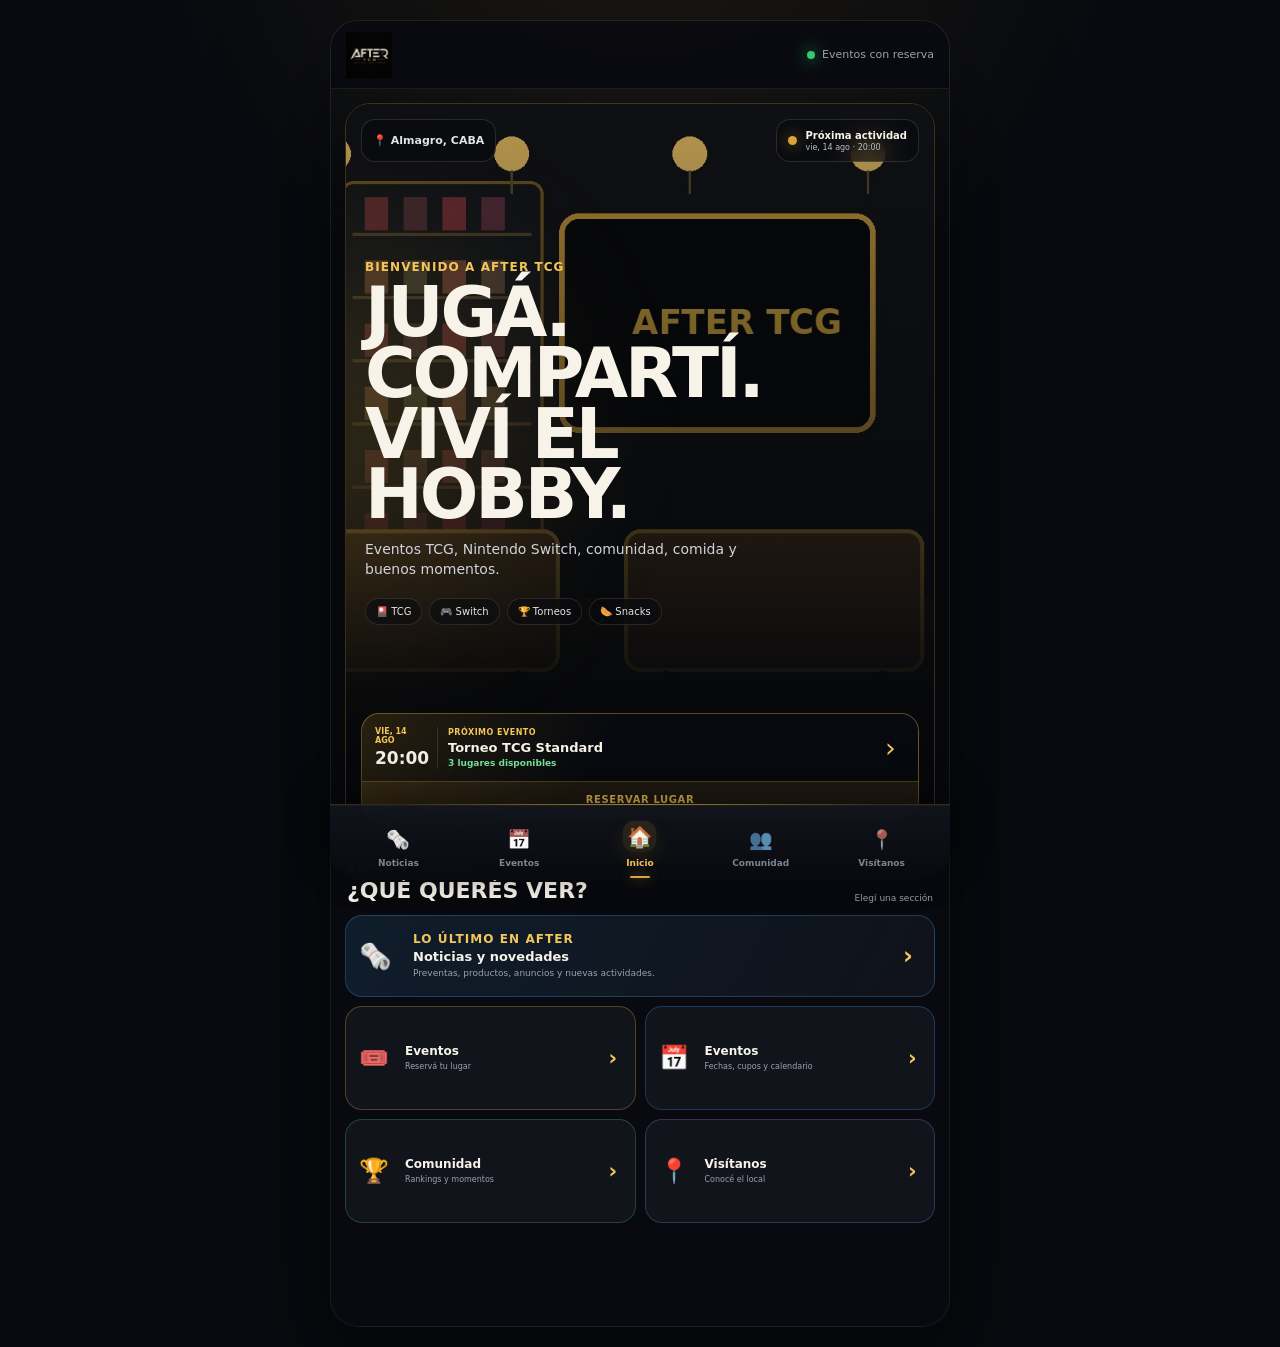
==== commit c19a14af: "Agregar noticias y unificar eventos con calendario" ====
--- a/index.html
+++ b/index.html
@@ -20,24 +20,47 @@
       <div class="topbar-status"><span class="status-dot"></span> Eventos con reserva</div>
     </header>
     <main id="app" class="app-main" aria-live="polite"></main>
-    <nav class="bottom-nav" aria-label="Navegación principal">
-      <button class="nav-btn is-active" data-route="inicio"><img src="assets/icons/home.svg" alt=""><span>Inicio</span></button>
-      <button class="nav-btn" data-route="eventos"><img src="assets/icons/events.svg" alt=""><span>Eventos</span></button>
-      <button class="nav-btn" data-route="calendario"><img src="assets/icons/calendar.svg" alt=""><span>Calendario</span></button>
-      <button class="nav-btn" data-route="comunidad"><img src="assets/icons/community.svg" alt=""><span>Comunidad</span></button>
-      <button class="nav-btn" data-route="contacto"><img src="assets/icons/contact.svg" alt=""><span>Visítanos</span></button>
+    <nav class="bottom-nav premium-nav" aria-label="Navegación principal">
+
+      <button class="nav-btn" data-route="noticias">
+        <span class="nav-emoji">🗞️</span>
+        <span>Noticias</span>
+      </button>
+
+      <button class="nav-btn" data-route="eventos">
+        <span class="nav-emoji">📅</span>
+        <span>Eventos</span>
+      </button>
+
+      <button class="nav-btn is-active" data-route="inicio">
+        <span class="nav-emoji">🏠</span>
+        <span>Inicio</span>
+      </button>
+
+      <button class="nav-btn" data-route="comunidad">
+        <span class="nav-emoji">👥</span>
+        <span>Comunidad</span>
+      </button>
+
+      <button class="nav-btn" data-route="contacto">
+        <span class="nav-emoji">📍</span>
+        <span>Visítanos</span>
+      </button>
+
     </nav>
   </div>
   <dialog id="event-modal" class="event-modal"><button class="modal-close" aria-label="Cerrar">×</button><div id="modal-content"></div></dialog>
   <script src="EDITAR-ACA/config.js"></script>
   <script src="EDITAR-ACA/eventos.js"></script>
   <script src="EDITAR-ACA/comunidad.js"></script>
+  <script src="EDITAR-ACA/noticias.js"></script>
   <script src="EDITAR-ACA/rankings.js"></script>
   <script src="EDITAR-ACA/resultados.js"></script>
   <script src="EDITAR-ACA/galeria.js"></script>
   <script src="js/core/utils.js"></script>
   <script src="js/core/components.js"></script>
   <script src="js/core/router.js"></script>
+  <script src="js/modules/noticias.js"></script>
   <script src="js/modules/inicio.js"></script>
   <script src="js/modules/eventos.js"></script>
   <script src="js/modules/calendario.js"></script>
--- a/css/main.css
+++ b/css/main.css
@@ -2491,3 +2491,810 @@
 }
 
 /* AFTER-VISIT-V1-END */
+
+
+
+/* AFTER-HOME-V3-START */
+
+.home-v3 {
+  padding-bottom: 5px;
+}
+
+.home-v3-hero {
+  min-height:
+    calc(100dvh - 68px - var(--nav-h) - 25px);
+  position: relative;
+  overflow: hidden;
+  display: flex;
+  flex-direction: column;
+  justify-content: space-between;
+  padding: 15px;
+  border: 1px solid var(--line);
+  border-radius: 25px;
+  box-shadow: var(--shadow);
+}
+
+.home-v3-background,
+.home-v3-overlay,
+.home-v3-glow {
+  position: absolute;
+  inset: 0;
+}
+
+.home-v3-background {
+  width: 100%;
+  height: 100%;
+  object-fit: cover;
+}
+
+.home-v3-overlay {
+  background:
+    linear-gradient(
+      180deg,
+      rgba(5,7,10,.25),
+      rgba(5,7,10,.6) 45%,
+      rgba(5,7,10,.97) 82%
+    );
+}
+
+.home-v3-glow {
+  width: 340px;
+  height: 340px;
+  left: -170px;
+  top: 22%;
+  border-radius: 50%;
+  background: rgba(216,165,58,.17);
+  filter: blur(85px);
+}
+
+.home-v3-top,
+.home-v3-content,
+.home-v3-next-event {
+  position: relative;
+  z-index: 2;
+}
+
+.home-v3-top {
+  display: flex;
+  justify-content: space-between;
+  align-items: flex-start;
+  gap: 9px;
+}
+
+.home-v3-location,
+.home-v3-status {
+  min-height: 43px;
+  padding: 9px 11px;
+  border: 1px solid rgba(255,255,255,.13);
+  border-radius: 14px;
+  background: rgba(8,10,15,.65);
+  backdrop-filter: blur(14px);
+}
+
+.home-v3-location {
+  display: flex;
+  align-items: center;
+  color: #e1e3e8;
+  font-size: 11px;
+  font-weight: 800;
+}
+
+.home-v3-status {
+  display: flex;
+  align-items: center;
+  gap: 8px;
+  max-width: 172px;
+}
+
+.home-v3-status strong,
+.home-v3-status small {
+  display: block;
+}
+
+.home-v3-status strong {
+  font-size: 10px;
+}
+
+.home-v3-status small {
+  margin-top: 2px;
+  overflow: hidden;
+  color: #b9bec8;
+  font-size: 8px;
+  text-overflow: ellipsis;
+  white-space: nowrap;
+}
+
+.home-v3-status-dot {
+  width: 9px;
+  height: 9px;
+  flex: 0 0 9px;
+  border-radius: 50%;
+}
+
+.home-v3-status.is-open .home-v3-status-dot {
+  background: var(--green);
+  box-shadow: 0 0 16px var(--green);
+}
+
+.home-v3-status.is-next .home-v3-status-dot {
+  background: var(--gold);
+  box-shadow: 0 0 15px rgba(216,165,58,.7);
+}
+
+.home-v3-content {
+  margin: auto 0;
+  padding: 30px 4px 20px;
+}
+
+.home-v3-content h1 {
+  max-width: 510px;
+  margin: 8px 0 14px;
+  font-size: clamp(43px, 13vw, 69px);
+  line-height: .88;
+  letter-spacing: -.045em;
+  text-transform: uppercase;
+}
+
+.home-v3-content > p {
+  max-width: 420px;
+  margin: 0;
+  color: #d0d3da;
+  font-size: 14px;
+  line-height: 1.45;
+}
+
+.home-v3-tags {
+  display: flex;
+  flex-wrap: wrap;
+  gap: 7px;
+  margin-top: 18px;
+}
+
+.home-v3-tags span {
+  padding: 7px 10px;
+  border: 1px solid rgba(255,255,255,.11);
+  border-radius: 999px;
+  background: rgba(8,10,15,.48);
+  color: #e2e4e8;
+  font-size: 10px;
+  backdrop-filter: blur(10px);
+}
+
+.home-v3-next-event {
+  overflow: hidden;
+  border: 1px solid rgba(216,165,58,.42);
+  border-radius: 18px;
+  background:
+    linear-gradient(
+      120deg,
+      rgba(216,165,58,.16),
+      rgba(8,10,15,.88) 42%
+    );
+  backdrop-filter: blur(16px);
+}
+
+.home-v3-next-main {
+  width: 100%;
+  display: grid;
+  grid-template-columns: 63px 1fr 20px;
+  align-items: center;
+  gap: 10px;
+  padding: 13px;
+  border: 0;
+  background: transparent;
+  color: var(--text);
+  text-align: left;
+}
+
+.home-v3-next-date {
+  padding-right: 10px;
+  border-right: 1px solid rgba(255,255,255,.12);
+}
+
+.home-v3-next-date small,
+.home-v3-next-date strong {
+  display: block;
+}
+
+.home-v3-next-date small {
+  color: var(--gold2);
+  font-size: 8px;
+  font-weight: 900;
+  text-transform: uppercase;
+}
+
+.home-v3-next-date strong {
+  margin-top: 3px;
+  font-size: 17px;
+}
+
+.home-v3-next-info {
+  min-width: 0;
+}
+
+.home-v3-next-info span,
+.home-v3-next-info strong,
+.home-v3-next-info small {
+  display: block;
+}
+
+.home-v3-next-info > span {
+  color: var(--gold2);
+  font-size: 8px;
+  font-weight: 900;
+  letter-spacing: .06em;
+  text-transform: uppercase;
+}
+
+.home-v3-next-info strong {
+  margin: 3px 0;
+  overflow: hidden;
+  font-size: 13px;
+  text-overflow: ellipsis;
+  white-space: nowrap;
+}
+
+.home-v3-next-info small {
+  font-size: 9px;
+  font-weight: 800;
+}
+
+.home-v3-next-info .is-available {
+  color: #75e89c;
+}
+
+.home-v3-next-info .is-low,
+.home-v3-next-info .is-last {
+  color: #ffba50;
+}
+
+.home-v3-next-info .is-full {
+  color: #ff6767;
+}
+
+.home-v3-next-arrow {
+  color: var(--gold2);
+  font-size: 27px;
+}
+
+.home-v3-reserve {
+  width: 100%;
+  padding: 12px;
+  border: 0;
+  border-top: 1px solid rgba(216,165,58,.27);
+  background: rgba(216,165,58,.12);
+  color: var(--gold2);
+  font-size: 10px;
+  font-weight: 900;
+  letter-spacing: .06em;
+  text-transform: uppercase;
+}
+
+.home-v3-reserve:disabled {
+  color: var(--muted);
+  opacity: .5;
+}
+
+.home-v3-explore {
+  padding-top: 26px;
+}
+
+.home-v3-explore-heading {
+  display: flex;
+  justify-content: space-between;
+  align-items: flex-end;
+  gap: 14px;
+  margin: 0 2px 12px;
+}
+
+.home-v3-explore-heading h2 {
+  margin: 4px 0 0;
+  font-size: 22px;
+  text-transform: uppercase;
+}
+
+.home-v3-explore-heading > span {
+  color: var(--muted);
+  font-size: 9px;
+}
+
+.home-v3-nav-grid {
+  display: grid;
+  grid-template-columns: 1fr 1fr;
+  gap: 9px;
+}
+
+.home-v3-nav-card {
+  min-height: 104px;
+  display: grid;
+  grid-template-columns: 38px 1fr 13px;
+  align-items: center;
+  gap: 8px;
+  padding: 13px;
+  border: 1px solid var(--soft);
+  border-radius: 17px;
+  background: var(--surface);
+  color: var(--text);
+  text-align: left;
+  transition:
+    transform .15s ease,
+    border-color .15s ease;
+}
+
+.home-v3-nav-card:active {
+  transform: scale(.97);
+}
+
+.home-v3-nav-card > b {
+  color: var(--gold2);
+  font-size: 21px;
+}
+
+.home-v3-nav-icon {
+  font-size: 24px;
+}
+
+.home-v3-nav-card strong,
+.home-v3-nav-card small {
+  display: block;
+}
+
+.home-v3-nav-card strong {
+  font-size: 12px;
+}
+
+.home-v3-nav-card small {
+  margin-top: 4px;
+  color: var(--muted);
+  font-size: 8px;
+  line-height: 1.3;
+}
+
+.home-v3-events {
+  border-color: rgba(216,165,58,.32);
+}
+
+.home-v3-calendar {
+  border-color: rgba(75,168,255,.25);
+}
+
+.home-v3-community {
+  border-color: rgba(84,216,140,.25);
+}
+
+.home-v3-visit {
+  border-color: rgba(185,135,255,.25);
+}
+
+@media (max-width: 385px) {
+  .home-v3-hero {
+    min-height:
+      calc(100dvh - 68px - var(--nav-h) - 18px);
+    padding: 12px;
+  }
+
+  .home-v3-content h1 {
+    font-size: 40px;
+  }
+
+  .home-v3-content > p {
+    font-size: 12px;
+  }
+
+  .home-v3-nav-grid {
+    grid-template-columns: 1fr;
+  }
+
+  .home-v3-nav-card {
+    min-height: 76px;
+  }
+}
+
+@media (max-height: 700px) {
+  .home-v3-hero {
+    min-height: 610px;
+  }
+
+  .home-v3-content {
+    padding-top: 24px;
+    padding-bottom: 16px;
+  }
+
+  .home-v3-content h1 {
+    font-size: 39px;
+  }
+}
+
+/* AFTER-HOME-V3-END */
+
+
+
+/* AFTER-NAV-NEWS-V1-START */
+
+/* Menú inferior premium */
+
+.premium-nav {
+  overflow: visible;
+  padding-top: 7px;
+  background:
+    linear-gradient(
+      180deg,
+      rgba(18,21,29,.92),
+      rgba(8,10,15,.98)
+    );
+  border-top: 1px solid rgba(216,165,58,.22);
+  box-shadow:
+    0 -14px 40px rgba(0,0,0,.48),
+    inset 0 1px rgba(255,255,255,.03);
+}
+
+.premium-nav::before {
+  content: "";
+  position: absolute;
+  top: -1px;
+  left: 12%;
+  width: 76%;
+  height: 1px;
+  background:
+    linear-gradient(
+      90deg,
+      transparent,
+      rgba(216,165,58,.68),
+      transparent
+    );
+}
+
+.premium-nav .nav-btn {
+  position: relative;
+  gap: 4px;
+  color: #7d8490;
+  transition:
+    color .18s ease,
+    transform .18s ease,
+    background .18s ease;
+}
+
+.premium-nav .nav-btn:active {
+  transform: scale(.92);
+}
+
+.premium-nav .nav-emoji {
+  display: grid;
+  place-items: center;
+  width: 31px;
+  height: 29px;
+  border-radius: 11px;
+  font-size: 19px;
+  filter: grayscale(.58);
+  transition:
+    transform .18s ease,
+    filter .18s ease,
+    background .18s ease,
+    box-shadow .18s ease;
+}
+
+.premium-nav .nav-btn > span:last-child {
+  font-size: 9px;
+  font-weight: 750;
+}
+
+.premium-nav .nav-btn.is-active {
+  color: var(--gold2);
+  background: transparent;
+}
+
+.premium-nav .nav-btn.is-active::after {
+  content: "";
+  position: absolute;
+  bottom: 2px;
+  width: 20px;
+  height: 2px;
+  border-radius: 99px;
+  background: var(--gold);
+  box-shadow: 0 0 12px rgba(216,165,58,.75);
+}
+
+.premium-nav .nav-btn.is-active .nav-emoji {
+  transform: translateY(-3px) scale(1.08);
+  filter: none;
+  background: rgba(216,165,58,.13);
+  box-shadow: 0 7px 18px rgba(216,165,58,.11);
+}
+
+
+/* Selector Eventos / Calendario */
+
+.events-view-switch {
+  display: grid;
+  grid-template-columns: 1fr 1fr;
+  gap: 5px;
+  margin-bottom: 14px;
+  padding: 5px;
+  border: 1px solid var(--soft);
+  border-radius: 15px;
+  background: rgba(8,10,15,.48);
+}
+
+.events-view-switch button {
+  min-height: 42px;
+  border: 0;
+  border-radius: 11px;
+  background: transparent;
+  color: var(--muted);
+  font-size: 11px;
+  font-weight: 900;
+  letter-spacing: .04em;
+  text-transform: uppercase;
+}
+
+.events-view-switch button span {
+  margin-right: 5px;
+}
+
+.events-view-switch button.active {
+  background:
+    linear-gradient(
+      145deg,
+      rgba(216,165,58,.2),
+      rgba(216,165,58,.055)
+    );
+  color: var(--gold2);
+  box-shadow:
+    inset 0 0 0 1px rgba(216,165,58,.29),
+    0 7px 17px rgba(0,0,0,.17);
+}
+
+
+/* Noticias apiladas */
+
+.news-page-header {
+  display: flex;
+  justify-content: space-between;
+  align-items: flex-end;
+  gap: 14px;
+  margin: 5px 2px 18px;
+}
+
+.news-page-header h1 {
+  margin: 4px 0 7px;
+  font-size: clamp(35px, 10vw, 50px);
+  line-height: .95;
+  text-transform: uppercase;
+}
+
+.news-page-header p {
+  max-width: 430px;
+  margin: 0;
+  color: var(--muted);
+  font-size: 12px;
+  line-height: 1.45;
+}
+
+.news-page-count {
+  min-width: 43px;
+  height: 43px;
+  display: grid;
+  place-items: center;
+  border: 1px solid var(--line);
+  border-radius: 14px;
+  background: rgba(216,165,58,.08);
+  color: var(--gold2);
+  font-weight: 900;
+}
+
+.news-stack {
+  display: grid;
+}
+
+.news-stack-card {
+  position: relative;
+  overflow: hidden;
+  margin-top: calc(var(--stack-index) * -13px);
+  border: 1px solid var(--soft);
+  border-radius: 21px;
+  background: var(--surface);
+  box-shadow: 0 17px 38px rgba(0,0,0,.34);
+  transition:
+    margin .24s ease,
+    transform .24s ease,
+    border-color .24s ease;
+}
+
+.news-stack-card:first-child {
+  margin-top: 0;
+}
+
+.news-stack-card.is-open {
+  z-index: 8;
+  margin-top: 12px;
+  margin-bottom: 17px;
+  border-color: rgba(216,165,58,.48);
+  transform: translateY(-2px);
+}
+
+.news-stack-summary {
+  width: 100%;
+  min-height: 205px;
+  position: relative;
+  display: flex;
+  align-items: flex-end;
+  padding: 0;
+  border: 0;
+  background: transparent;
+  color: var(--text);
+  text-align: left;
+}
+
+.news-stack-image,
+.news-stack-shade {
+  position: absolute;
+  inset: 0;
+}
+
+.news-stack-image {
+  background-position: center;
+  background-size: cover;
+}
+
+.news-stack-shade {
+  background:
+    linear-gradient(
+      180deg,
+      rgba(4,6,9,.09),
+      rgba(4,6,9,.94) 78%
+    );
+}
+
+.news-stack-top,
+.news-stack-title {
+  position: absolute;
+  z-index: 2;
+}
+
+.news-stack-top {
+  top: 13px;
+  left: 13px;
+  right: 13px;
+  display: flex;
+  justify-content: space-between;
+  gap: 10px;
+}
+
+.news-stack-type,
+.news-stack-date {
+  padding: 6px 9px;
+  border: 1px solid rgba(255,255,255,.13);
+  border-radius: 999px;
+  background: rgba(7,9,13,.67);
+  backdrop-filter: blur(12px);
+  font-size: 8px;
+  font-weight: 900;
+}
+
+.news-stack-type {
+  color: var(--gold2);
+}
+
+.news-stack-date {
+  color: #d1d4da;
+}
+
+.news-stack-title {
+  left: 16px;
+  right: 16px;
+  bottom: 14px;
+}
+
+.news-stack-title h2 {
+  margin: 0 0 5px;
+  font-size: 21px;
+  line-height: 1.05;
+}
+
+.news-stack-title p {
+  margin: 0;
+  color: #c1c5cd;
+  font-size: 10px;
+  line-height: 1.4;
+}
+
+.news-stack-action {
+  display: block;
+  margin-top: 10px;
+  color: var(--gold2);
+  font-size: 9px;
+  font-weight: 900;
+  text-transform: uppercase;
+}
+
+.news-stack-detail {
+  max-height: 0;
+  overflow: hidden;
+  padding: 0 16px;
+  transition:
+    max-height .3s ease,
+    padding .3s ease;
+}
+
+.news-stack-card.is-open .news-stack-detail {
+  max-height: 330px;
+  padding: 2px 16px 16px;
+}
+
+.news-stack-detail p {
+  margin: 0 0 14px;
+  color: var(--muted);
+  font-size: 11px;
+  line-height: 1.55;
+}
+
+.news-type-preventa {
+  border-color: rgba(216,165,58,.36);
+}
+
+.news-type-reingreso {
+  border-color: rgba(84,216,140,.3);
+}
+
+.news-type-nuevo {
+  border-color: rgba(75,168,255,.32);
+}
+
+.news-type-anuncio {
+  border-color: rgba(185,135,255,.3);
+}
+
+
+/* Acceso Noticias en Inicio */
+
+.home-v3-news-access {
+  margin-bottom: 9px;
+}
+
+.home-v3-news-card {
+  width: 100%;
+  min-height: 82px;
+  display: grid;
+  grid-template-columns: 43px 1fr 18px;
+  align-items: center;
+  gap: 11px;
+  padding: 13px;
+  border: 1px solid rgba(75,168,255,.27);
+  border-radius: 17px;
+  background:
+    linear-gradient(
+      120deg,
+      rgba(75,168,255,.12),
+      rgba(17,20,27,.88)
+    );
+  color: var(--text);
+  text-align: left;
+}
+
+.home-v3-news-icon {
+  font-size: 26px;
+}
+
+.home-v3-news-card strong,
+.home-v3-news-card small {
+  display: block;
+}
+
+.home-v3-news-card strong {
+  margin-top: 3px;
+  font-size: 13px;
+}
+
+.home-v3-news-card small {
+  margin-top: 3px;
+  color: var(--muted);
+  font-size: 9px;
+  line-height: 1.35;
+}
+
+.home-v3-news-card > b {
+  color: var(--gold2);
+  font-size: 24px;
+}
+
+/* AFTER-NAV-NEWS-V1-END */
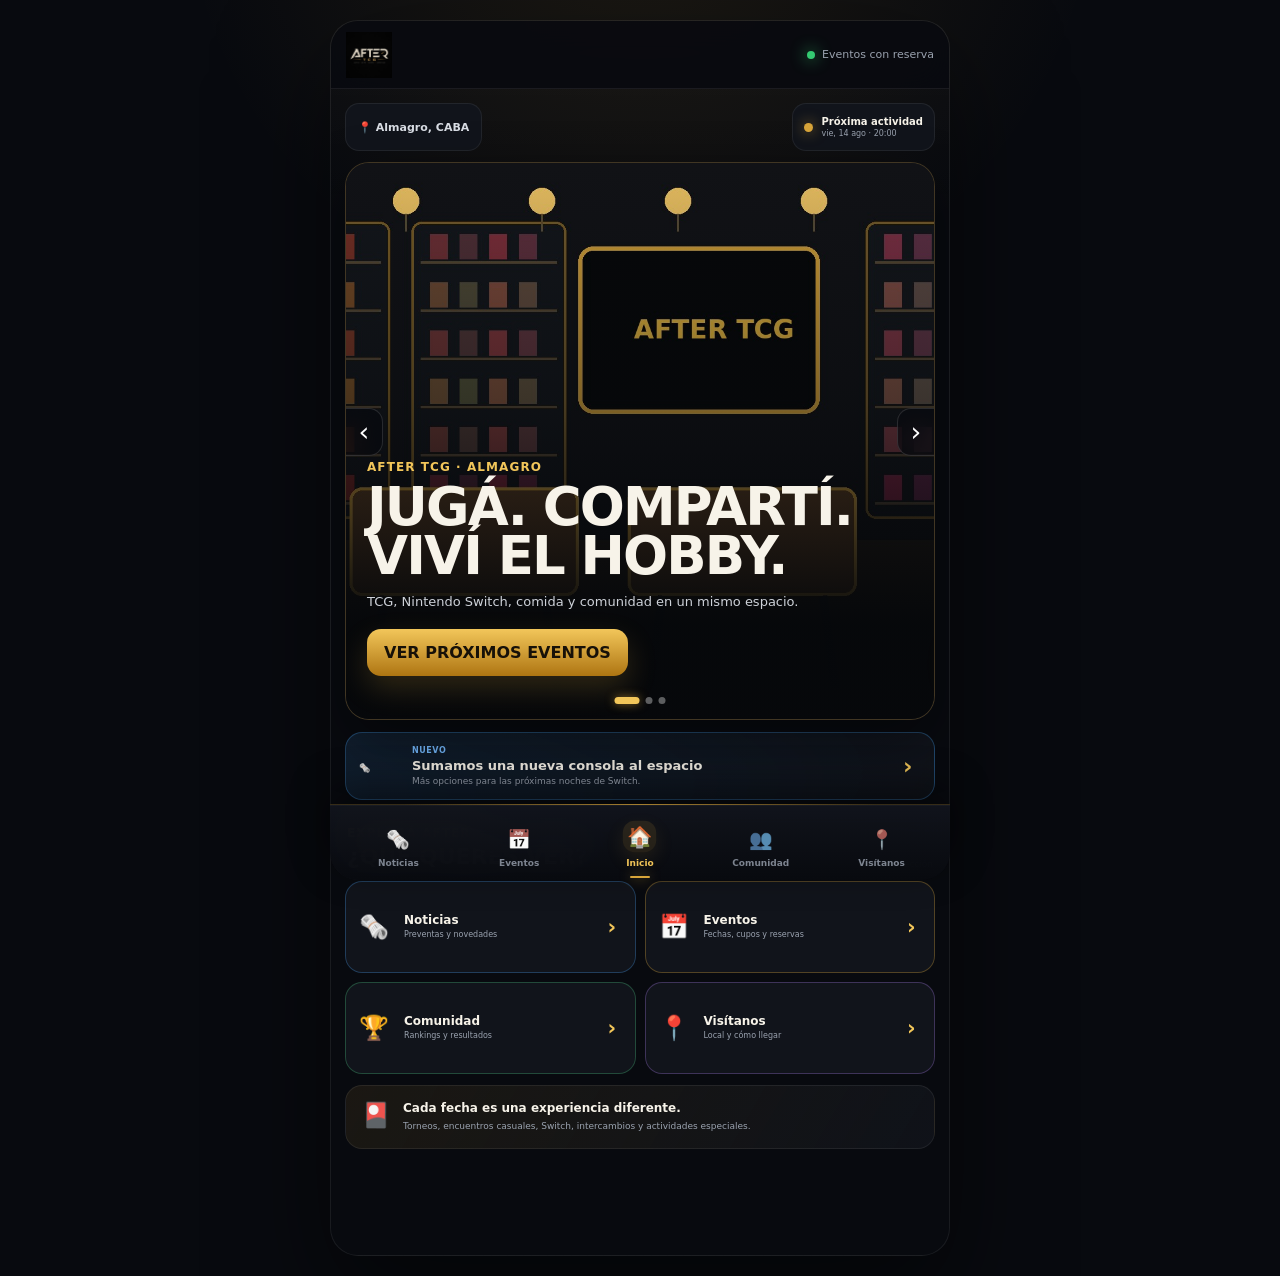
==== commit 1a19151f: "Pulir noticias modal SEO y estructura editable" ====
--- a/index.html
+++ b/index.html
@@ -4,11 +4,20 @@
   <meta charset="utf-8">
   <meta name="viewport" content="width=device-width,initial-scale=1,viewport-fit=cover">
   <meta name="theme-color" content="#080a0f">
-  <meta name="description" content="After TCG: eventos TCG, noches de Switch, comunidad, snacks y reservas en Almagro, CABA.">
+  <meta name="description" content="After TCG es un espacio de eventos TCG, Nintendo Switch, comunidad, snacks y actividades con reserva en Almagro, CABA.">
   <meta property="og:title" content="After TCG">
   <meta property="og:description" content="Cartas, torneos, Switch y comunidad. Reservá tu lugar.">
   <meta property="og:image" content="assets/eventos/torneo-standard.jpg">
-  <title>After TCG</title>
+  <meta property="og:type" content="website">
+  <meta property="og:site_name" content="After TCG">
+  <meta property="og:title" content="After TCG | Jugá, compartí y viví el hobby">
+  <meta property="og:description" content="Eventos TCG, Nintendo Switch, comunidad y actividades con reserva en Almagro, CABA.">
+  <meta property="og:image" content="assets/eventos/torneo-standard.jpg">
+  <meta name="twitter:card" content="summary_large_image">
+  <meta name="twitter:title" content="After TCG">
+  <meta name="twitter:description" content="Eventos, gaming y comunidad en Almagro.">
+  <meta name="twitter:image" content="assets/eventos/torneo-standard.jpg">
+  <title>After TCG | Eventos, comunidad y gaming en Almagro</title>
   <link rel="manifest" href="manifest.webmanifest">
   <link rel="icon" href="assets/branding/icon-192.png">
   <link rel="stylesheet" href="css/main.css">
--- a/css/main.css
+++ b/css/main.css
@@ -4,142 +4,6 @@
 .card{background:linear-gradient(180deg,rgba(255,255,255,.035),rgba(255,255,255,.012));border:1px solid var(--line);border-radius:var(--radius);box-shadow:var(--shadow);overflow:hidden}.hero{min-height:420px;position:relative;background-size:cover;background-position:center;display:flex;align-items:flex-end}.hero::after{content:"";position:absolute;inset:0;background:linear-gradient(180deg,rgba(5,7,10,.03),rgba(5,7,10,.95) 76%)}.hero-content{position:relative;z-index:2;padding:22px;width:100%}.kicker{font-size:12px;font-weight:900;color:var(--gold2);letter-spacing:.09em;text-transform:uppercase}.hero h1{font-size:clamp(31px,9vw,48px);line-height:.96;margin:9px 0 12px;text-transform:uppercase}.hero-desc,.muted{color:var(--muted);line-height:1.45}.pills{display:flex;flex-wrap:wrap;gap:8px}.pill{display:inline-flex;gap:6px;align-items:center;padding:7px 10px;border-radius:999px;background:rgba(0,0,0,.42);border:1px solid rgba(255,255,255,.1);font-size:12px}.progress-block{margin:17px 0}.progress-head{display:flex;justify-content:space-between;gap:12px;font-size:12px;margin-bottom:8px}.progress{height:10px;border-radius:999px;background:#272b35;overflow:hidden}.progress span{display:block;height:100%;border-radius:inherit;background:linear-gradient(90deg,var(--green),#7be7a0)}.btn{display:inline-flex;align-items:center;justify-content:center;text-decoration:none;border:0;border-radius:14px;padding:14px 17px;font-weight:900;text-transform:uppercase;cursor:pointer}.btn-primary{width:100%;background:linear-gradient(180deg,var(--gold2),#ae7512);color:#171108;box-shadow:0 12px 30px rgba(216,165,58,.2)}.btn-secondary{border:1px solid var(--gold);background:rgba(216,165,58,.06);color:var(--gold2)}.btn:disabled,.btn[aria-disabled=true]{opacity:.45;filter:grayscale(1);pointer-events:none}.slider-dots{display:flex;justify-content:center;gap:7px;margin:12px}.slider-dot{width:8px;height:8px;border-radius:999px;border:0;background:#3b404a}.slider-dot.active{width:24px;background:var(--gold)}.section-head{display:flex;align-items:center;justify-content:space-between;margin:25px 2px 12px}.section-head h2{margin:0;font-size:19px;text-transform:uppercase}.text-btn{border:0;background:transparent;color:var(--gold2);font-size:12px}.quick-grid{display:grid;grid-template-columns:repeat(3,1fr);gap:9px}.quick-card{padding:13px;border:1px solid var(--soft);border-radius:16px;background:var(--surface);text-align:left;color:inherit}.quick-card strong{display:block;font-size:13px}.quick-card span{display:block;margin-top:4px;color:var(--muted);font-size:11px;line-height:1.35}.event-list{display:grid;gap:12px}.spaced{margin-top:12px}.event-card{display:grid;grid-template-columns:115px 1fr;min-height:176px}.event-img{background-size:cover;background-position:center}.event-content{padding:14px}.event-content h3{font-size:18px;margin:6px 0}.event-content p{margin:0;color:var(--muted);font-size:13px;line-height:1.42}.event-bottom{display:flex;align-items:center;justify-content:space-between;gap:12px;margin-top:12px}.price{font-weight:900}.filters{display:flex;gap:8px;overflow:auto;padding-bottom:4px}.filter{white-space:nowrap;padding:8px 13px;border-radius:999px;border:1px solid var(--soft);background:var(--surface);color:var(--muted)}.filter.active{color:var(--gold2);border-color:var(--gold);background:rgba(216,165,58,.08)}.calendar-card{padding:15px}.calendar-toolbar{display:flex;justify-content:space-between;align-items:center;margin-bottom:15px}.calendar-toolbar h2{text-transform:capitalize;font-size:18px;margin:0}.calendar-grid{display:grid;grid-template-columns:repeat(7,1fr);gap:5px}.weekday{text-align:center;color:var(--muted);font-size:10px;font-weight:800}.day-cell{aspect-ratio:1;border:0;border-radius:12px;background:#161a22;color:#c9ced7;position:relative}.day-cell.has-event{border:1px solid var(--gold);color:var(--gold2);box-shadow:inset 0 0 0 1px rgba(216,165,58,.13)}.day-cell small{position:absolute;right:5px;bottom:3px;font-size:8px}.day-cell.empty{background:transparent}.rank-list,.news-list,.schedule-list{display:grid;gap:9px}.rank-row{display:grid;grid-template-columns:36px 1fr auto;gap:10px;align-items:center;padding:13px;border-radius:14px;background:var(--surface);border:1px solid var(--soft)}.rank-place{font-weight:900;color:var(--gold2)}.rank-row small{color:var(--muted)}.news{padding:15px}.news h3{margin:0 0 6px}.news p{margin:0;color:var(--muted);line-height:1.45}.local-img{width:100%;height:230px;object-fit:cover}.contact-block{padding:16px}.contact-line{display:flex;justify-content:space-between;gap:18px;padding:12px 0;border-bottom:1px solid var(--soft)}.contact-line:last-child{border-bottom:0}.contact-line span{color:var(--muted);text-align:right}.button-grid{display:grid;grid-template-columns:1fr 1fr;gap:10px;margin-top:14px}.map{width:100%;height:250px;border:0;border-radius:18px}.chips{display:flex;flex-wrap:wrap;gap:8px}.chip{padding:8px 11px;border-radius:999px;background:var(--surface2);border:1px solid var(--soft);font-size:12px;color:#d4d7dd}.event-modal{width:min(92vw,560px);max-height:88dvh;padding:0;border:1px solid var(--line);border-radius:24px;background:#0e1117;color:var(--text);box-shadow:0 35px 100px rgba(0,0,0,.75)}.event-modal::backdrop{background:rgba(0,0,0,.72);backdrop-filter:blur(6px)}.modal-close{position:absolute;right:12px;top:12px;z-index:3;width:40px;height:40px;border-radius:50%;border:1px solid rgba(255,255,255,.15);background:rgba(0,0,0,.58);color:white;font-size:25px}.modal-image{height:250px;background-size:cover;background-position:center;position:relative}.modal-image::after{content:"";position:absolute;inset:0;background:linear-gradient(transparent,#0e1117)}.modal-body{padding:19px}.modal-body h2{margin:8px 0}.modal-body p,.modal-body li{color:#c2c7cf;line-height:1.5}.tag{display:inline-flex;padding:6px 9px;border-radius:999px;background:rgba(216,165,58,.12);color:var(--gold2);font-size:11px;font-weight:900}.empty-state{text-align:center;padding:28px;color:var(--muted)}.tiny{font-size:12px}.top-gap{margin-top:14px}
 @media(max-width:410px){.quick-grid{grid-template-columns:1fr}.event-card{grid-template-columns:100px 1fr}.button-grid{grid-template-columns:1fr}.hero{min-height:395px}}
 @media(min-width:621px){body{padding:20px}.app-shell{border:1px solid var(--soft);border-radius:28px;overflow:hidden;box-shadow:0 45px 110px rgba(0,0,0,.5)}.bottom-nav{bottom:20px;border-radius:0 0 28px 28px}}
-
-/* Presentación de After TCG */
-.welcome-card {
-  position: relative;
-  overflow: hidden;
-  padding: 28px 20px;
-  margin-bottom: 22px;
-  border: 1px solid var(--line);
-  border-radius: var(--radius);
-  background:
-    radial-gradient(circle at 100% 0%, rgba(216,165,58,.18), transparent 42%),
-    linear-gradient(145deg, #171b24, #0d1016);
-  box-shadow: var(--shadow);
-}
-
-.welcome-card h1 {
-  margin: 9px 0 15px;
-  font-size: clamp(34px, 10vw, 52px);
-  line-height: .96;
-  text-transform: uppercase;
-}
-
-.welcome-card > p {
-  color: #c6cad2;
-  line-height: 1.55;
-}
-
-.welcome-tags {
-  display: flex;
-  flex-wrap: wrap;
-  gap: 8px;
-  margin: 20px 0;
-}
-
-.welcome-tags span {
-  padding: 8px 11px;
-  border: 1px solid var(--soft);
-  border-radius: 999px;
-  background: rgba(0,0,0,.25);
-  font-size: 12px;
-}
-
-.next-event-strip {
-  width: 100%;
-  padding: 14px;
-  border: 1px solid var(--gold);
-  border-radius: 15px;
-  background: rgba(216,165,58,.08);
-  color: inherit;
-  text-align: left;
-}
-
-.next-event-strip small,
-.next-event-strip strong,
-.next-event-strip span {
-  display: block;
-}
-
-.next-event-strip small {
-  color: var(--gold2);
-  font-size: 10px;
-  font-weight: 900;
-}
-
-.next-event-strip strong {
-  margin: 4px 0;
-  font-size: 16px;
-}
-
-.next-event-strip span {
-  color: var(--muted);
-  font-size: 12px;
-}
-
-/* Estado automático del local */
-.welcome-top {
-  display: flex;
-  justify-content: space-between;
-  align-items: flex-start;
-  gap: 12px;
-}
-
-.local-status {
-  display: flex;
-  align-items: center;
-  gap: 9px;
-  max-width: 190px;
-  padding: 9px 11px;
-  border: 1px solid var(--soft);
-  border-radius: 13px;
-  background: rgba(0,0,0,.28);
-}
-
-.local-status strong,
-.local-status small {
-  display: block;
-}
-
-.local-status strong {
-  font-size: 11px;
-}
-
-.local-status small {
-  margin-top: 2px;
-  color: var(--muted);
-  font-size: 9px;
-  line-height: 1.25;
-}
-
-.status-light {
-  width: 9px;
-  height: 9px;
-  flex: 0 0 auto;
-  border-radius: 50%;
-}
-
-.local-status.abierto .status-light {
-  background: var(--green);
-  box-shadow: 0 0 15px var(--green);
-}
-
-.local-status.cerrado .status-light {
-  background: var(--gold);
-  box-shadow: 0 0 14px rgba(216,165,58,.6);
-}
-
-@media (max-width: 370px) {
-  .welcome-top {
-    flex-direction: column;
-  }
-
-  .local-status {
-    max-width: 100%;
-  }
-}
-
 
 /* ======================================================
    EVENTOS TIPO TICKET PREMIUM
@@ -724,346 +588,7 @@
 
 
 
-/* AFTER-CALENDAR-V2-START */
-
-/* Calendario limitado al mes actual y siguiente */
-
-.calendar-page-heading {
-  align-items: flex-end;
-}
-
-.calendar-range {
-  max-width: 145px;
-  padding: 7px 10px;
-  border: 1px solid var(--soft);
-  border-radius: 999px;
-  background: var(--surface);
-  color: var(--muted);
-  font-size: 10px;
-  text-align: center;
-  text-transform: capitalize;
-}
-
-.calendar-panel {
-  padding: 15px;
-}
-
-.calendar-toolbar {
-  display: grid;
-  grid-template-columns: 45px 1fr 45px;
-  align-items: center;
-  gap: 10px;
-  margin-bottom: 15px;
-}
-
-.calendar-arrow {
-  width: 45px;
-  height: 45px;
-  border: 1px solid var(--line);
-  border-radius: 14px;
-  background: rgba(216,165,58,.07);
-  color: var(--gold2);
-  font-size: 28px;
-  transition:
-    transform .15s ease,
-    opacity .15s ease;
-}
-
-.calendar-arrow:active:not(:disabled) {
-  transform: scale(.93);
-}
-
-.calendar-arrow:disabled {
-  opacity: .18;
-  filter: grayscale(1);
-}
-
-.calendar-month-title {
-  text-align: center;
-}
-
-.calendar-month-title small,
-.calendar-month-title h3 {
-  display: block;
-}
-
-.calendar-month-title small {
-  color: var(--gold2);
-  font-size: 10px;
-  font-weight: 900;
-  text-transform: uppercase;
-  letter-spacing: .08em;
-}
-
-.calendar-month-title h3 {
-  margin: 4px 0 0;
-  font-size: 20px;
-  text-transform: capitalize;
-}
-
-.calendar-summary {
-  display: grid;
-  grid-template-columns: 1fr 1fr;
-  gap: 9px;
-  margin-bottom: 15px;
-}
-
-.calendar-summary > div {
-  padding: 11px;
-  border: 1px solid var(--soft);
-  border-radius: 14px;
-  background: var(--surface);
-}
-
-.calendar-summary strong,
-.calendar-summary span {
-  display: block;
-}
-
-.calendar-summary strong {
-  color: var(--gold2);
-  font-size: 19px;
-}
-
-.calendar-summary span {
-  margin-top: 2px;
-  color: var(--muted);
-  font-size: 10px;
-}
-
-.calendar-weekdays,
-.calendar-grid {
-  display: grid;
-  grid-template-columns: repeat(7, 1fr);
-  gap: 5px;
-}
-
-.calendar-weekdays {
-  margin-bottom: 5px;
-}
-
-.calendar-weekdays span {
-  color: var(--muted);
-  font-size: 10px;
-  font-weight: 900;
-  text-align: center;
-}
-
-.calendar-day {
-  position: relative;
-  aspect-ratio: 1;
-  min-width: 0;
-  border: 1px solid transparent;
-  border-radius: 12px;
-  background: #151922;
-  color: #bdc3cd;
-  transition:
-    transform .15s ease,
-    border-color .15s ease,
-    background .15s ease;
-}
-
-.calendar-day:disabled {
-  opacity: .43;
-}
-
-.calendar-day.has-event {
-  opacity: 1;
-  cursor: pointer;
-}
-
-.calendar-day.has-event:active {
-  transform: scale(.92);
-}
-
-.calendar-day.is-selected {
-  transform: translateY(-2px);
-  box-shadow:
-    0 8px 20px rgba(0,0,0,.28);
-}
-
-.calendar-day.is-today::after {
-  content: "";
-  position: absolute;
-  left: 50%;
-  bottom: 4px;
-  width: 4px;
-  height: 4px;
-  border-radius: 50%;
-  background: white;
-  transform: translateX(-50%);
-}
-
-.calendar-number {
-  position: absolute;
-  top: 6px;
-  left: 7px;
-  font-size: 11px;
-  font-weight: 800;
-}
-
-.calendar-event-icon {
-  position: absolute;
-  left: 50%;
-  top: 51%;
-  font-size: clamp(13px, 4vw, 18px);
-  transform: translate(-50%, -50%);
-}
-
-.calendar-event-count {
-  position: absolute;
-  top: 4px;
-  right: 4px;
-  color: white;
-  font-size: 7px;
-  font-weight: 900;
-}
-
-.calendar-tcg {
-  border-color: rgba(218,170,66,.65);
-  background:
-    linear-gradient(
-      145deg,
-      rgba(218,170,66,.2),
-      rgba(218,170,66,.035)
-    ),
-    #151922;
-}
-
-.calendar-tcg.is-selected {
-  border-color: #daa942;
-  box-shadow:
-    0 7px 20px rgba(218,170,66,.18);
-}
-
-.calendar-switch {
-  border-color: rgba(75,168,255,.65);
-  background:
-    linear-gradient(
-      145deg,
-      rgba(75,168,255,.2),
-      rgba(75,168,255,.035)
-    ),
-    #151922;
-}
-
-.calendar-switch.is-selected {
-  border-color: #4ba8ff;
-  box-shadow:
-    0 7px 20px rgba(75,168,255,.18);
-}
-
-.calendar-casual {
-  border-color: rgba(84,216,140,.65);
-  background:
-    linear-gradient(
-      145deg,
-      rgba(84,216,140,.2),
-      rgba(84,216,140,.035)
-    ),
-    #151922;
-}
-
-.calendar-casual.is-selected {
-  border-color: #54d88c;
-  box-shadow:
-    0 7px 20px rgba(84,216,140,.17);
-}
-
-.calendar-special {
-  border-color: rgba(185,135,255,.65);
-  background:
-    linear-gradient(
-      145deg,
-      rgba(185,135,255,.2),
-      rgba(185,135,255,.035)
-    ),
-    #151922;
-}
-
-.calendar-special.is-selected {
-  border-color: #b987ff;
-  box-shadow:
-    0 7px 20px rgba(185,135,255,.17);
-}
-
-.calendar-legend {
-  display: flex;
-  flex-wrap: wrap;
-  gap: 7px 12px;
-  margin-top: 14px;
-  color: var(--muted);
-  font-size: 9px;
-}
-
-.calendar-legend span {
-  display: inline-flex;
-  align-items: center;
-  gap: 5px;
-}
-
-.calendar-legend i {
-  width: 7px;
-  height: 7px;
-  border-radius: 50%;
-}
-
-.legend-tcg i {
-  background: #daa942;
-}
-
-.legend-switch i {
-  background: #4ba8ff;
-}
-
-.legend-casual i {
-  background: #54d88c;
-}
-
-.legend-special i {
-  background: #b987ff;
-}
-
-.calendar-no-events {
-  padding: 28px 20px;
-  text-align: center;
-}
-
-.calendar-no-events-icon {
-  font-size: 38px;
-}
-
-.calendar-no-events h3 {
-  margin: 10px 0 5px;
-}
-
-.calendar-no-events p {
-  margin: 0;
-  color: var(--muted);
-  line-height: 1.45;
-}
-
-@media (max-width: 370px) {
-  .calendar-panel {
-    padding: 11px;
-  }
-
-  .calendar-day {
-    border-radius: 9px;
-  }
-
-  .calendar-number {
-    top: 4px;
-    left: 5px;
-    font-size: 9px;
-  }
-
-  .calendar-event-icon {
-    font-size: 13px;
-  }
-}
-
-/* AFTER-CALENDAR-V2-END */
+
 
 
 
@@ -1820,379 +1345,7 @@
 
 
 
-/* AFTER-CONTACT-V2-START */
-
-.contact-page {
-  padding-bottom: 8px;
-}
-
-.contact-hero {
-  position: relative;
-  min-height: 480px;
-  display: flex;
-  align-items: flex-end;
-}
-
-.contact-hero-image {
-  position: absolute;
-  inset: 0;
-  width: 100%;
-  height: 100%;
-  object-fit: cover;
-}
-
-.contact-hero-overlay {
-  position: absolute;
-  inset: 0;
-  background:
-    linear-gradient(
-      180deg,
-      rgba(5,7,10,.08),
-      rgba(5,7,10,.94) 78%
-    );
-}
-
-.contact-hero-content {
-  position: relative;
-  z-index: 1;
-  padding: 22px;
-}
-
-.contact-hero-content h1 {
-  max-width: 480px;
-  margin: 8px 0 12px;
-  font-size: clamp(31px, 9vw, 48px);
-  line-height: .98;
-  text-transform: uppercase;
-}
-
-.contact-hero-content p {
-  max-width: 500px;
-  color: #c7cbd3;
-  line-height: 1.5;
-}
-
-.contact-hero-actions {
-  display: grid;
-  grid-template-columns: 1.2fr .8fr;
-  gap: 9px;
-  margin-top: 18px;
-}
-
-.contact-instagram-btn {
-  width: 100%;
-}
-
-.contact-next-event {
-  margin-top: 14px;
-  padding: 17px;
-}
-
-.contact-next-event-top {
-  display: flex;
-  justify-content: space-between;
-  gap: 14px;
-}
-
-.contact-next-event-top h2 {
-  margin: 5px 0 0;
-  font-size: 21px;
-}
-
-.contact-event-category {
-  height: fit-content;
-  padding: 6px 9px;
-  border: 1px solid var(--line);
-  border-radius: 999px;
-  color: var(--gold2);
-  font-size: 9px;
-  font-weight: 900;
-}
-
-.contact-next-event-meta {
-  display: flex;
-  flex-wrap: wrap;
-  gap: 7px;
-  margin: 13px 0;
-}
-
-.contact-next-event-meta span {
-  padding: 7px 9px;
-  border-radius: 999px;
-  background: var(--surface2);
-  color: #c9cdd5;
-  font-size: 10px;
-}
-
-.contact-event-buttons {
-  display: grid;
-  grid-template-columns: .8fr 1.2fr;
-  gap: 9px;
-}
-
-.contact-event-buttons .btn {
-  width: 100%;
-}
-
-.contact-section-head {
-  margin-top: 28px;
-}
-
-.contact-location-card {
-  padding: 16px;
-}
-
-.contact-location-info {
-  display: flex;
-  align-items: flex-start;
-  gap: 12px;
-  margin-bottom: 15px;
-}
-
-.contact-location-icon {
-  width: 44px;
-  height: 44px;
-  flex: 0 0 44px;
-  display: grid;
-  place-items: center;
-  border-radius: 14px;
-  background: rgba(216,165,58,.12);
-  font-size: 21px;
-}
-
-.contact-location-info strong,
-.contact-location-info span {
-  display: block;
-}
-
-.contact-location-info strong {
-  font-size: 13px;
-  line-height: 1.4;
-}
-
-.contact-location-info span {
-  margin-top: 4px;
-  color: var(--muted);
-  font-size: 10px;
-}
-
-.contact-map {
-  width: 100%;
-  height: 230px;
-  margin-top: 10px;
-  border: 0;
-  border-radius: 18px;
-  background: #dedede;
-}
-
-.contact-schedule-card {
-  padding: 7px 16px 14px;
-}
-
-.contact-schedule-row {
-  display: flex;
-  align-items: center;
-  gap: 11px;
-  padding: 12px 0;
-  border-bottom: 1px solid var(--soft);
-}
-
-.contact-day-icon {
-  width: 39px;
-  height: 39px;
-  flex: 0 0 39px;
-  display: grid;
-  place-items: center;
-  border-radius: 12px;
-  background: var(--surface2);
-  font-size: 18px;
-}
-
-.contact-schedule-row strong,
-.contact-schedule-row span {
-  display: block;
-}
-
-.contact-schedule-row strong {
-  font-size: 13px;
-}
-
-.contact-schedule-row span {
-  margin-top: 3px;
-  color: var(--muted);
-  font-size: 10px;
-}
-
-.contact-schedule-note {
-  margin: 14px 0 0;
-  color: var(--muted);
-  font-size: 9px;
-  line-height: 1.45;
-}
-
-.contact-direct-grid {
-  display: grid;
-  grid-template-columns: 1fr 1fr;
-  gap: 10px;
-}
-
-.contact-direct-card {
-  display: flex;
-  align-items: flex-start;
-  gap: 10px;
-  min-height: 128px;
-  padding: 14px;
-  border: 1px solid var(--soft);
-  border-radius: 17px;
-  color: var(--text);
-  text-decoration: none;
-}
-
-.contact-whatsapp {
-  background:
-    linear-gradient(
-      145deg,
-      rgba(52,201,113,.18),
-      rgba(17,20,27,.75)
-    );
-  border-color: rgba(52,201,113,.35);
-}
-
-.contact-instagram {
-  background:
-    linear-gradient(
-      145deg,
-      rgba(185,90,255,.16),
-      rgba(216,165,58,.08),
-      rgba(17,20,27,.75)
-    );
-  border-color: rgba(185,135,255,.3);
-}
-
-.contact-direct-icon {
-  font-size: 24px;
-}
-
-.contact-direct-card strong,
-.contact-direct-card span,
-.contact-direct-card small {
-  display: block;
-}
-
-.contact-direct-card strong {
-  font-size: 14px;
-}
-
-.contact-direct-card span {
-  margin-top: 4px;
-  color: #d5d8df;
-  font-size: 11px;
-}
-
-.contact-direct-card small {
-  margin-top: 7px;
-  color: var(--muted);
-  font-size: 9px;
-  line-height: 1.35;
-}
-
-.contact-features {
-  display: grid;
-  grid-template-columns: repeat(3, 1fr);
-  gap: 9px;
-}
-
-.contact-features > div {
-  min-height: 86px;
-  display: flex;
-  flex-direction: column;
-  align-items: center;
-  justify-content: center;
-  gap: 8px;
-  border: 1px solid var(--soft);
-  border-radius: 15px;
-  background: var(--surface);
-}
-
-.contact-features span {
-  font-size: 23px;
-}
-
-.contact-features strong {
-  font-size: 10px;
-}
-
-.contact-faq {
-  display: grid;
-  gap: 8px;
-}
-
-.contact-faq-item {
-  overflow: hidden;
-  border: 1px solid var(--soft);
-  border-radius: 15px;
-  background: var(--surface);
-}
-
-.contact-faq-question {
-  width: 100%;
-  display: flex;
-  justify-content: space-between;
-  gap: 15px;
-  padding: 14px;
-  border: 0;
-  background: transparent;
-  color: var(--text);
-  text-align: left;
-}
-
-.contact-faq-question span {
-  font-size: 12px;
-  font-weight: 800;
-}
-
-.contact-faq-question b {
-  color: var(--gold2);
-  font-size: 18px;
-}
-
-.contact-faq-answer {
-  max-height: 0;
-  overflow: hidden;
-  transition:
-    max-height .22s ease,
-    padding .22s ease;
-}
-
-.contact-faq-answer p {
-  margin: 0;
-  padding: 0 14px 14px;
-  color: var(--muted);
-  font-size: 10px;
-  line-height: 1.5;
-}
-
-.contact-faq-item.is-open .contact-faq-answer {
-  max-height: 150px;
-}
-
-@media (max-width: 390px) {
-  .contact-hero {
-    min-height: 450px;
-  }
-
-  .contact-hero-actions,
-  .contact-event-buttons,
-  .contact-direct-grid {
-    grid-template-columns: 1fr;
-  }
-
-  .contact-features {
-    grid-template-columns: repeat(2, 1fr);
-  }
-}
-
-/* AFTER-CONTACT-V2-END */
+
 
 
 
@@ -2494,418 +1647,7 @@
 
 
 
-/* AFTER-HOME-V3-START */
-
-.home-v3 {
-  padding-bottom: 5px;
-}
-
-.home-v3-hero {
-  min-height:
-    calc(100dvh - 68px - var(--nav-h) - 25px);
-  position: relative;
-  overflow: hidden;
-  display: flex;
-  flex-direction: column;
-  justify-content: space-between;
-  padding: 15px;
-  border: 1px solid var(--line);
-  border-radius: 25px;
-  box-shadow: var(--shadow);
-}
-
-.home-v3-background,
-.home-v3-overlay,
-.home-v3-glow {
-  position: absolute;
-  inset: 0;
-}
-
-.home-v3-background {
-  width: 100%;
-  height: 100%;
-  object-fit: cover;
-}
-
-.home-v3-overlay {
-  background:
-    linear-gradient(
-      180deg,
-      rgba(5,7,10,.25),
-      rgba(5,7,10,.6) 45%,
-      rgba(5,7,10,.97) 82%
-    );
-}
-
-.home-v3-glow {
-  width: 340px;
-  height: 340px;
-  left: -170px;
-  top: 22%;
-  border-radius: 50%;
-  background: rgba(216,165,58,.17);
-  filter: blur(85px);
-}
-
-.home-v3-top,
-.home-v3-content,
-.home-v3-next-event {
-  position: relative;
-  z-index: 2;
-}
-
-.home-v3-top {
-  display: flex;
-  justify-content: space-between;
-  align-items: flex-start;
-  gap: 9px;
-}
-
-.home-v3-location,
-.home-v3-status {
-  min-height: 43px;
-  padding: 9px 11px;
-  border: 1px solid rgba(255,255,255,.13);
-  border-radius: 14px;
-  background: rgba(8,10,15,.65);
-  backdrop-filter: blur(14px);
-}
-
-.home-v3-location {
-  display: flex;
-  align-items: center;
-  color: #e1e3e8;
-  font-size: 11px;
-  font-weight: 800;
-}
-
-.home-v3-status {
-  display: flex;
-  align-items: center;
-  gap: 8px;
-  max-width: 172px;
-}
-
-.home-v3-status strong,
-.home-v3-status small {
-  display: block;
-}
-
-.home-v3-status strong {
-  font-size: 10px;
-}
-
-.home-v3-status small {
-  margin-top: 2px;
-  overflow: hidden;
-  color: #b9bec8;
-  font-size: 8px;
-  text-overflow: ellipsis;
-  white-space: nowrap;
-}
-
-.home-v3-status-dot {
-  width: 9px;
-  height: 9px;
-  flex: 0 0 9px;
-  border-radius: 50%;
-}
-
-.home-v3-status.is-open .home-v3-status-dot {
-  background: var(--green);
-  box-shadow: 0 0 16px var(--green);
-}
-
-.home-v3-status.is-next .home-v3-status-dot {
-  background: var(--gold);
-  box-shadow: 0 0 15px rgba(216,165,58,.7);
-}
-
-.home-v3-content {
-  margin: auto 0;
-  padding: 30px 4px 20px;
-}
-
-.home-v3-content h1 {
-  max-width: 510px;
-  margin: 8px 0 14px;
-  font-size: clamp(43px, 13vw, 69px);
-  line-height: .88;
-  letter-spacing: -.045em;
-  text-transform: uppercase;
-}
-
-.home-v3-content > p {
-  max-width: 420px;
-  margin: 0;
-  color: #d0d3da;
-  font-size: 14px;
-  line-height: 1.45;
-}
-
-.home-v3-tags {
-  display: flex;
-  flex-wrap: wrap;
-  gap: 7px;
-  margin-top: 18px;
-}
-
-.home-v3-tags span {
-  padding: 7px 10px;
-  border: 1px solid rgba(255,255,255,.11);
-  border-radius: 999px;
-  background: rgba(8,10,15,.48);
-  color: #e2e4e8;
-  font-size: 10px;
-  backdrop-filter: blur(10px);
-}
-
-.home-v3-next-event {
-  overflow: hidden;
-  border: 1px solid rgba(216,165,58,.42);
-  border-radius: 18px;
-  background:
-    linear-gradient(
-      120deg,
-      rgba(216,165,58,.16),
-      rgba(8,10,15,.88) 42%
-    );
-  backdrop-filter: blur(16px);
-}
-
-.home-v3-next-main {
-  width: 100%;
-  display: grid;
-  grid-template-columns: 63px 1fr 20px;
-  align-items: center;
-  gap: 10px;
-  padding: 13px;
-  border: 0;
-  background: transparent;
-  color: var(--text);
-  text-align: left;
-}
-
-.home-v3-next-date {
-  padding-right: 10px;
-  border-right: 1px solid rgba(255,255,255,.12);
-}
-
-.home-v3-next-date small,
-.home-v3-next-date strong {
-  display: block;
-}
-
-.home-v3-next-date small {
-  color: var(--gold2);
-  font-size: 8px;
-  font-weight: 900;
-  text-transform: uppercase;
-}
-
-.home-v3-next-date strong {
-  margin-top: 3px;
-  font-size: 17px;
-}
-
-.home-v3-next-info {
-  min-width: 0;
-}
-
-.home-v3-next-info span,
-.home-v3-next-info strong,
-.home-v3-next-info small {
-  display: block;
-}
-
-.home-v3-next-info > span {
-  color: var(--gold2);
-  font-size: 8px;
-  font-weight: 900;
-  letter-spacing: .06em;
-  text-transform: uppercase;
-}
-
-.home-v3-next-info strong {
-  margin: 3px 0;
-  overflow: hidden;
-  font-size: 13px;
-  text-overflow: ellipsis;
-  white-space: nowrap;
-}
-
-.home-v3-next-info small {
-  font-size: 9px;
-  font-weight: 800;
-}
-
-.home-v3-next-info .is-available {
-  color: #75e89c;
-}
-
-.home-v3-next-info .is-low,
-.home-v3-next-info .is-last {
-  color: #ffba50;
-}
-
-.home-v3-next-info .is-full {
-  color: #ff6767;
-}
-
-.home-v3-next-arrow {
-  color: var(--gold2);
-  font-size: 27px;
-}
-
-.home-v3-reserve {
-  width: 100%;
-  padding: 12px;
-  border: 0;
-  border-top: 1px solid rgba(216,165,58,.27);
-  background: rgba(216,165,58,.12);
-  color: var(--gold2);
-  font-size: 10px;
-  font-weight: 900;
-  letter-spacing: .06em;
-  text-transform: uppercase;
-}
-
-.home-v3-reserve:disabled {
-  color: var(--muted);
-  opacity: .5;
-}
-
-.home-v3-explore {
-  padding-top: 26px;
-}
-
-.home-v3-explore-heading {
-  display: flex;
-  justify-content: space-between;
-  align-items: flex-end;
-  gap: 14px;
-  margin: 0 2px 12px;
-}
-
-.home-v3-explore-heading h2 {
-  margin: 4px 0 0;
-  font-size: 22px;
-  text-transform: uppercase;
-}
-
-.home-v3-explore-heading > span {
-  color: var(--muted);
-  font-size: 9px;
-}
-
-.home-v3-nav-grid {
-  display: grid;
-  grid-template-columns: 1fr 1fr;
-  gap: 9px;
-}
-
-.home-v3-nav-card {
-  min-height: 104px;
-  display: grid;
-  grid-template-columns: 38px 1fr 13px;
-  align-items: center;
-  gap: 8px;
-  padding: 13px;
-  border: 1px solid var(--soft);
-  border-radius: 17px;
-  background: var(--surface);
-  color: var(--text);
-  text-align: left;
-  transition:
-    transform .15s ease,
-    border-color .15s ease;
-}
-
-.home-v3-nav-card:active {
-  transform: scale(.97);
-}
-
-.home-v3-nav-card > b {
-  color: var(--gold2);
-  font-size: 21px;
-}
-
-.home-v3-nav-icon {
-  font-size: 24px;
-}
-
-.home-v3-nav-card strong,
-.home-v3-nav-card small {
-  display: block;
-}
-
-.home-v3-nav-card strong {
-  font-size: 12px;
-}
-
-.home-v3-nav-card small {
-  margin-top: 4px;
-  color: var(--muted);
-  font-size: 8px;
-  line-height: 1.3;
-}
-
-.home-v3-events {
-  border-color: rgba(216,165,58,.32);
-}
-
-.home-v3-calendar {
-  border-color: rgba(75,168,255,.25);
-}
-
-.home-v3-community {
-  border-color: rgba(84,216,140,.25);
-}
-
-.home-v3-visit {
-  border-color: rgba(185,135,255,.25);
-}
-
-@media (max-width: 385px) {
-  .home-v3-hero {
-    min-height:
-      calc(100dvh - 68px - var(--nav-h) - 18px);
-    padding: 12px;
-  }
-
-  .home-v3-content h1 {
-    font-size: 40px;
-  }
-
-  .home-v3-content > p {
-    font-size: 12px;
-  }
-
-  .home-v3-nav-grid {
-    grid-template-columns: 1fr;
-  }
-
-  .home-v3-nav-card {
-    min-height: 76px;
-  }
-}
-
-@media (max-height: 700px) {
-  .home-v3-hero {
-    min-height: 610px;
-  }
-
-  .home-v3-content {
-    padding-top: 24px;
-    padding-bottom: 16px;
-  }
-
-  .home-v3-content h1 {
-    font-size: 39px;
-  }
-}
-
-/* AFTER-HOME-V3-END */
+
 
 
 
@@ -3298,3 +2040,598 @@
 }
 
 /* AFTER-NAV-NEWS-V1-END */
+
+
+
+/* AFTER-HOME-FINAL-START */
+
+.home-final {
+  padding-bottom: 8px;
+}
+
+.home-final-top {
+  min-height: 48px;
+  display: flex;
+  justify-content: space-between;
+  align-items: stretch;
+  gap: 9px;
+  margin-bottom: 11px;
+}
+
+.home-final-location,
+.home-final-status {
+  display: flex;
+  align-items: center;
+  border: 1px solid var(--soft);
+  border-radius: 14px;
+  background: var(--surface);
+}
+
+.home-final-location {
+  padding: 10px 12px;
+  color: #d9dde4;
+  font-size: 11px;
+  font-weight: 800;
+}
+
+.home-final-status {
+  max-width: 185px;
+  gap: 8px;
+  padding: 9px 11px;
+}
+
+.home-final-status strong,
+.home-final-status small {
+  display: block;
+}
+
+.home-final-status strong {
+  font-size: 10px;
+}
+
+.home-final-status small {
+  max-width: 130px;
+  margin-top: 2px;
+  overflow: hidden;
+  color: var(--muted);
+  font-size: 8px;
+  text-overflow: ellipsis;
+  white-space: nowrap;
+}
+
+.home-final-status-dot {
+  width: 9px;
+  height: 9px;
+  flex: 0 0 9px;
+  border-radius: 50%;
+}
+
+.home-final-status.is-open .home-final-status-dot {
+  background: var(--green);
+  box-shadow: 0 0 15px var(--green);
+}
+
+.home-final-status.is-next .home-final-status-dot {
+  background: var(--gold);
+  box-shadow:
+    0 0 14px rgba(216,165,58,.7);
+}
+
+
+/* Carrusel estable */
+
+.home-carousel {
+  position: relative;
+  width: 100%;
+  height: clamp(430px, 62svh, 570px);
+  overflow: hidden;
+  border: 1px solid var(--line);
+  border-radius: 24px;
+  background: var(--surface);
+  box-shadow: var(--shadow);
+  touch-action: pan-y;
+}
+
+.home-carousel-track {
+  width: 100%;
+  height: 100%;
+  display: flex;
+  transition:
+    transform .42s cubic-bezier(.22,.75,.25,1);
+  will-change: transform;
+}
+
+.home-carousel-slide {
+  min-width: 100%;
+  height: 100%;
+  position: relative;
+  display: flex;
+  align-items: flex-end;
+}
+
+.home-carousel-image,
+.home-carousel-shade {
+  position: absolute;
+  inset: 0;
+}
+
+.home-carousel-image {
+  width: 100%;
+  height: 100%;
+  object-fit: cover;
+}
+
+.home-carousel-shade {
+  background:
+    linear-gradient(
+      180deg,
+      rgba(5,7,10,.08),
+      rgba(5,7,10,.42) 43%,
+      rgba(5,7,10,.97) 83%
+    );
+}
+
+.home-carousel-content {
+  position: relative;
+  z-index: 2;
+  width: 100%;
+  padding: 24px 21px 43px;
+}
+
+.home-carousel-content h1 {
+  max-width: 520px;
+  margin: 8px 0 12px;
+  font-size: clamp(34px, 10vw, 53px);
+  line-height: .94;
+  letter-spacing: -.035em;
+  text-transform: uppercase;
+}
+
+.home-carousel-content p {
+  max-width: 440px;
+  margin: 0 0 17px;
+  color: #cdd1d8;
+  font-size: 13px;
+  line-height: 1.45;
+}
+
+.home-carousel-content .btn {
+  width: auto;
+  min-width: 180px;
+}
+
+.home-carousel-arrow {
+  position: absolute;
+  z-index: 4;
+  top: 44%;
+  width: 37px;
+  height: 48px;
+  border: 1px solid rgba(255,255,255,.13);
+  background: rgba(7,9,13,.55);
+  color: white;
+  font-size: 27px;
+  backdrop-filter: blur(11px);
+}
+
+.home-carousel-prev {
+  left: 0;
+  border-left: 0;
+  border-radius: 0 14px 14px 0;
+}
+
+.home-carousel-next {
+  right: 0;
+  border-right: 0;
+  border-radius: 14px 0 0 14px;
+}
+
+.home-carousel-dots {
+  position: absolute;
+  z-index: 5;
+  left: 50%;
+  bottom: 15px;
+  display: flex;
+  gap: 6px;
+  transform: translateX(-50%);
+}
+
+.home-carousel-dot {
+  width: 7px;
+  height: 7px;
+  padding: 0;
+  border: 0;
+  border-radius: 99px;
+  background: rgba(255,255,255,.35);
+  transition:
+    width .2s ease,
+    background .2s ease;
+}
+
+.home-carousel-dot.active {
+  width: 25px;
+  background: var(--gold2);
+  box-shadow:
+    0 0 10px rgba(216,165,58,.6);
+}
+
+
+/* Accesos */
+
+.home-final-heading {
+  display: flex;
+  justify-content: space-between;
+  align-items: flex-end;
+  gap: 13px;
+  margin: 26px 2px 12px;
+}
+
+.home-final-heading h2 {
+  margin: 4px 0 0;
+  font-size: 22px;
+  text-transform: uppercase;
+}
+
+.home-final-heading > span {
+  color: var(--muted);
+  font-size: 9px;
+}
+
+.home-final-nav-grid {
+  display: grid;
+  grid-template-columns: 1fr 1fr;
+  gap: 9px;
+}
+
+.home-final-nav-card {
+  min-height: 92px;
+  display: grid;
+  grid-template-columns: 37px 1fr 14px;
+  align-items: center;
+  gap: 8px;
+  padding: 13px;
+  border: 1px solid var(--soft);
+  border-radius: 17px;
+  background: var(--surface);
+  color: var(--text);
+  text-align: left;
+  transition:
+    transform .15s ease,
+    border-color .15s ease;
+}
+
+.home-final-nav-card:active {
+  transform: scale(.97);
+}
+
+.home-final-nav-card > span {
+  font-size: 24px;
+}
+
+.home-final-nav-card strong,
+.home-final-nav-card small {
+  display: block;
+}
+
+.home-final-nav-card strong {
+  font-size: 12px;
+}
+
+.home-final-nav-card small {
+  margin-top: 3px;
+  color: var(--muted);
+  font-size: 8px;
+  line-height: 1.3;
+}
+
+.home-final-nav-card > b {
+  color: var(--gold2);
+  font-size: 21px;
+}
+
+.home-final-news {
+  border-color: rgba(75,168,255,.28);
+}
+
+.home-final-events {
+  border-color: rgba(216,165,58,.32);
+}
+
+.home-final-community {
+  border-color: rgba(84,216,140,.27);
+}
+
+.home-final-visit {
+  border-color: rgba(185,135,255,.27);
+}
+
+
+/* Elemento propio del Inicio */
+
+.home-final-manifesto {
+  display: flex;
+  align-items: flex-start;
+  gap: 12px;
+  margin-top: 11px;
+  padding: 15px;
+  border: 1px solid var(--soft);
+  border-radius: 17px;
+  background:
+    linear-gradient(
+      120deg,
+      rgba(216,165,58,.09),
+      rgba(17,20,27,.85)
+    );
+}
+
+.home-final-manifesto > span {
+  font-size: 24px;
+}
+
+.home-final-manifesto strong,
+.home-final-manifesto p {
+  display: block;
+}
+
+.home-final-manifesto strong {
+  font-size: 12px;
+}
+
+.home-final-manifesto p {
+  margin: 5px 0 0;
+  color: var(--muted);
+  font-size: 9px;
+  line-height: 1.4;
+}
+
+
+/* Evita saltos por la barra de Chrome */
+
+@supports (height: 100svh) {
+  .home-carousel {
+    height: clamp(430px, 62svh, 570px);
+  }
+}
+
+@media (max-width: 390px) {
+  .home-final-top {
+    display: grid;
+    grid-template-columns: 1fr 1fr;
+  }
+
+  .home-final-status {
+    max-width: none;
+  }
+
+  .home-carousel {
+    height: clamp(420px, 61svh, 530px);
+  }
+
+  .home-carousel-content {
+    padding-left: 18px;
+    padding-right: 18px;
+  }
+
+  .home-carousel-arrow {
+    display: none;
+  }
+}
+
+@media (max-width: 350px) {
+  .home-final-nav-grid {
+    grid-template-columns: 1fr;
+  }
+}
+
+/* AFTER-HOME-FINAL-END */
+
+
+
+/* AFTER-FINAL-POLISH-START */
+
+/* Noticia destacada en Inicio */
+
+.home-featured-news {
+  width: 100%;
+  display: grid;
+  grid-template-columns: 42px 1fr 18px;
+  align-items: center;
+  gap: 11px;
+  margin-top: 12px;
+  padding: 13px;
+  border: 1px solid rgba(75,168,255,.3);
+  border-radius: 17px;
+  background:
+    linear-gradient(
+      120deg,
+      rgba(75,168,255,.13),
+      rgba(17,20,27,.9)
+    );
+  color: var(--text);
+  text-align: left;
+}
+
+.home-featured-news-icon {
+  font-size: 25px;
+}
+
+.home-featured-news small,
+.home-featured-news strong,
+.home-featured-news span {
+  display: block;
+}
+
+.home-featured-news small {
+  color: #75baff;
+  font-size: 8px;
+  font-weight: 900;
+  letter-spacing: .07em;
+}
+
+.home-featured-news strong {
+  margin-top: 3px;
+  font-size: 13px;
+}
+
+.home-featured-news span {
+  margin-top: 3px;
+  overflow: hidden;
+  color: var(--muted);
+  font-size: 9px;
+  text-overflow: ellipsis;
+  white-space: nowrap;
+}
+
+.home-featured-news > b {
+  color: var(--gold2);
+  font-size: 23px;
+}
+
+
+/* Estados consistentes de Noticias */
+
+.news-type-preventa {
+  border-color: rgba(216,165,58,.48);
+}
+
+.news-type-preventa .news-stack-type {
+  color: #f2c65a;
+}
+
+.news-type-reingreso {
+  border-color: rgba(52,201,113,.45);
+}
+
+.news-type-reingreso .news-stack-type {
+  color: #64df94;
+}
+
+.news-type-nuevo {
+  border-color: rgba(75,168,255,.48);
+}
+
+.news-type-nuevo .news-stack-type {
+  color: #75baff;
+}
+
+.news-type-anuncio {
+  border-color: rgba(185,135,255,.44);
+}
+
+.news-type-anuncio .news-stack-type {
+  color: #c79cff;
+}
+
+.news-type-local {
+  border-color: rgba(255,255,255,.2);
+}
+
+.news-type-local .news-stack-type {
+  color: #d6d9df;
+}
+
+.news-type-agotado {
+  border-color: rgba(255,103,103,.48);
+  filter: saturate(.72);
+}
+
+.news-type-agotado .news-stack-type {
+  color: #ff7777;
+}
+
+
+/* Modal compacto y desplegable */
+
+.event-detail-heading {
+  display: flex;
+  justify-content: space-between;
+  align-items: flex-start;
+  gap: 13px;
+}
+
+.event-detail-heading h2 {
+  margin: 8px 0 0;
+}
+
+.event-detail-price {
+  color: var(--gold2);
+  font-size: 18px;
+  white-space: nowrap;
+}
+
+.event-detail-description {
+  margin: 12px 0;
+}
+
+.event-detail-accordions {
+  display: grid;
+  gap: 8px;
+  margin-top: 14px;
+}
+
+.event-detail-accordion {
+  overflow: hidden;
+  border: 1px solid var(--soft);
+  border-radius: 14px;
+  background: var(--surface);
+}
+
+.event-detail-toggle {
+  width: 100%;
+  display: flex;
+  justify-content: space-between;
+  padding: 13px;
+  border: 0;
+  background: transparent;
+  color: var(--text);
+  text-align: left;
+}
+
+.event-detail-toggle span {
+  font-size: 12px;
+  font-weight: 850;
+}
+
+.event-detail-toggle b {
+  color: var(--gold2);
+  font-size: 18px;
+}
+
+.event-detail-panel {
+  max-height: 0;
+  overflow: hidden;
+  transition: max-height .22s ease;
+}
+
+.event-detail-panel ul,
+.event-detail-panel p {
+  margin: 0;
+  padding: 0 15px 14px 31px;
+  color: var(--muted);
+  font-size: 10px;
+  line-height: 1.55;
+}
+
+.event-detail-panel p {
+  padding-left: 15px;
+}
+
+.event-detail-accordion.is-open
+.event-detail-panel {
+  max-height: 180px;
+}
+
+.event-detail-sticky {
+  position: sticky;
+  bottom: -19px;
+  margin: 16px -19px -19px;
+  padding: 13px 19px calc(13px + env(safe-area-inset-bottom));
+  border-top: 1px solid var(--soft);
+  background: rgba(14,17,23,.96);
+  backdrop-filter: blur(15px);
+}
+
+.event-detail-sticky .btn {
+  width: 100%;
+}
+
+/* AFTER-FINAL-POLISH-END */
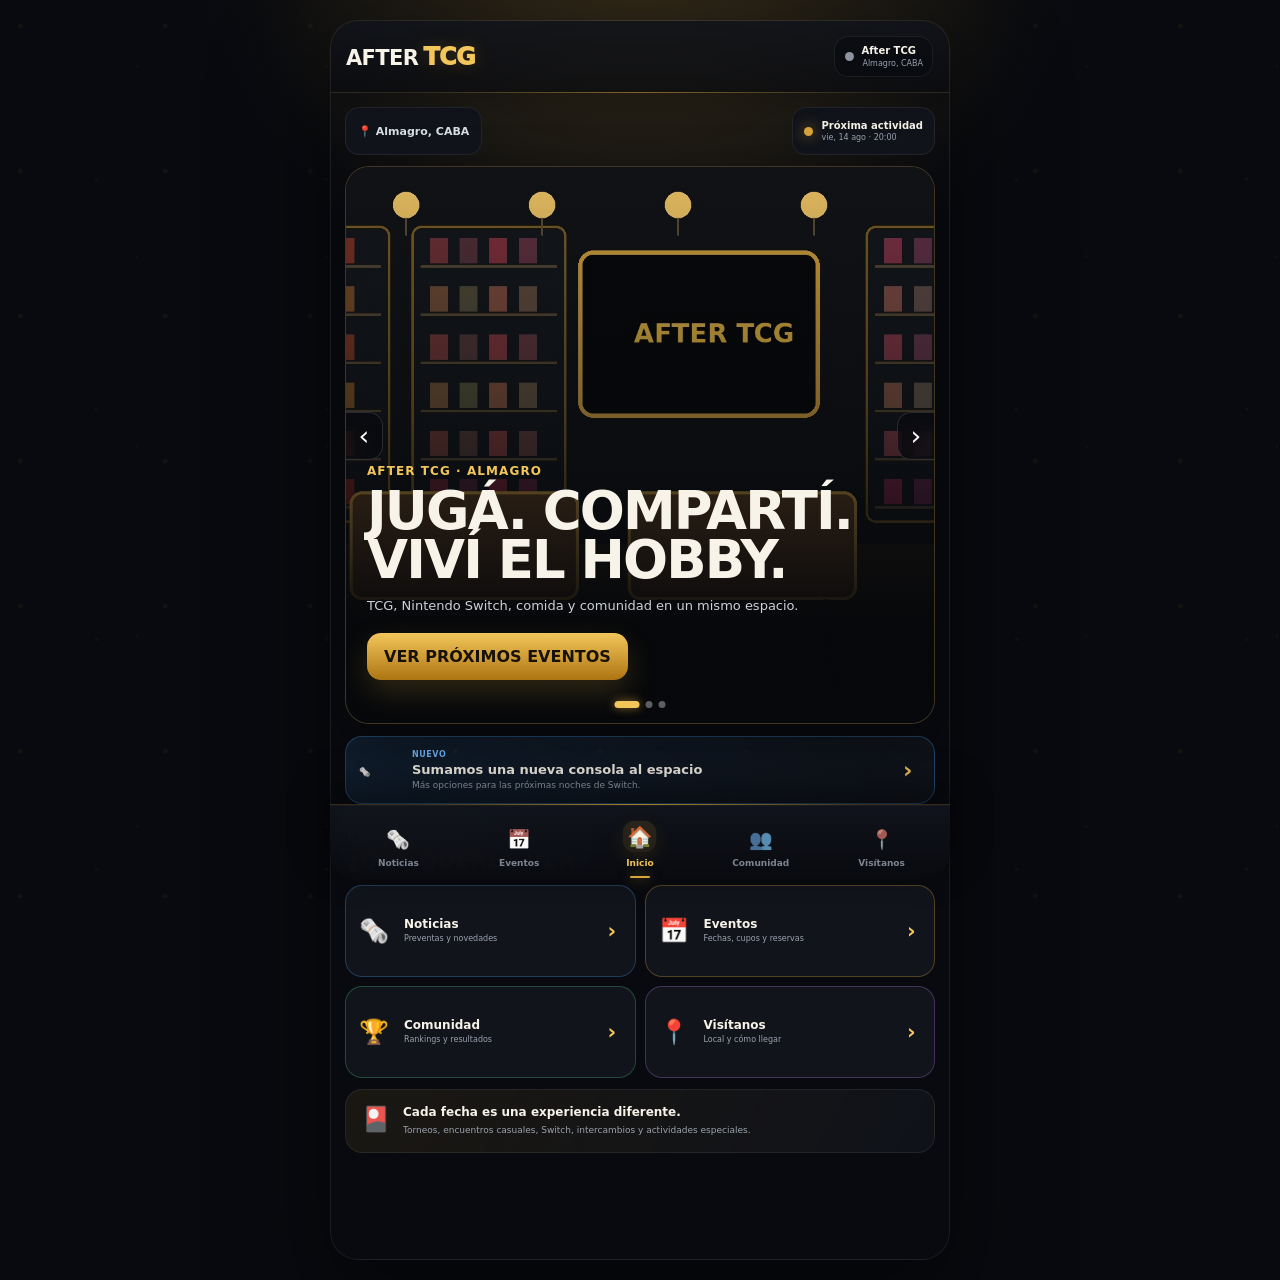
==== commit 1ba20301: "Mejorar cabecera identidad visual y estado vivo" ====
--- a/index.html
+++ b/index.html
@@ -24,9 +24,31 @@
 </head>
 <body>
   <div class="app-shell">
-    <header class="topbar">
-      <img src="assets/branding/logo.png" alt="After TCG" class="logo">
-      <div class="topbar-status"><span class="status-dot"></span> Eventos con reserva</div>
+    <header class="topbar premium-topbar">
+
+      <button
+        class="topbar-brand"
+        data-route="inicio"
+        aria-label="Ir al inicio"
+      >
+        <span>AFTER</span>
+        <strong>TCG</strong>
+      </button>
+
+      <div class="topbar-live" id="topbar-live">
+        <span class="topbar-live-dot"></span>
+
+        <div>
+          <strong id="topbar-live-title">
+            Próxima actividad
+          </strong>
+
+          <small id="topbar-live-detail">
+            Almagro, CABA
+          </small>
+        </div>
+      </div>
+
     </header>
     <main id="app" class="app-main" aria-live="polite"></main>
     <nav class="bottom-nav premium-nav" aria-label="Navegación principal">
@@ -75,6 +97,7 @@
   <script src="js/modules/calendario.js"></script>
   <script src="js/modules/comunidad.js"></script>
   <script src="js/modules/contacto.js"></script>
+  <script src="js/core/ui.js"></script>
   <script src="js/core/app.js"></script>
 </body>
 </html>
--- a/css/main.css
+++ b/css/main.css
@@ -2635,3 +2635,271 @@
 }
 
 /* AFTER-FINAL-POLISH-END */
+
+
+
+/* AFTER-AMBIENT-UI-START */
+
+/* Fondo vivo y estable */
+
+body {
+  position: relative;
+  isolation: isolate;
+  transition: background-color .35s ease;
+}
+
+body::before,
+body::after {
+  content: "";
+  position: fixed;
+  inset: 0;
+  z-index: -2;
+  pointer-events: none;
+}
+
+body::before {
+  background:
+    radial-gradient(
+      circle at 14% 18%,
+      rgba(216,165,58,.08) 0 2px,
+      transparent 3px
+    ),
+    radial-gradient(
+      circle at 72% 35%,
+      rgba(255,255,255,.045) 0 1px,
+      transparent 2px
+    ),
+    radial-gradient(
+      circle at 42% 78%,
+      rgba(216,165,58,.06) 0 1.5px,
+      transparent 2.5px
+    );
+  background-size:
+    145px 145px,
+    190px 190px,
+    230px 230px;
+  animation: afterParticles 24s linear infinite;
+  opacity: .72;
+}
+
+body::after {
+  background:
+    radial-gradient(
+      circle at 50% -10%,
+      var(--section-glow, rgba(216,165,58,.13)),
+      transparent 35%
+    );
+  transition: background .4s ease;
+}
+
+@keyframes afterParticles {
+  from {
+    transform: translateY(0);
+  }
+
+  to {
+    transform: translateY(-145px);
+  }
+}
+
+
+/* Color ambiental según sección */
+
+body[data-section="inicio"] {
+  --section-glow: rgba(216,165,58,.15);
+}
+
+body[data-section="noticias"] {
+  --section-glow: rgba(75,168,255,.13);
+}
+
+body[data-section="eventos"] {
+  --section-glow: rgba(216,165,58,.16);
+}
+
+body[data-section="calendario"] {
+  --section-glow: rgba(216,165,58,.16);
+}
+
+body[data-section="comunidad"] {
+  --section-glow: rgba(84,216,140,.12);
+}
+
+body[data-section="contacto"] {
+  --section-glow: rgba(190,164,112,.11);
+}
+
+
+/* Nueva barra superior */
+
+.premium-topbar {
+  height: 72px;
+  padding: 9px 15px;
+  background:
+    linear-gradient(
+      180deg,
+      rgba(16,19,26,.86),
+      rgba(8,10,15,.68)
+    );
+  border-bottom:
+    1px solid rgba(216,165,58,.15);
+  box-shadow:
+    0 10px 30px rgba(0,0,0,.2);
+  backdrop-filter: blur(20px);
+}
+
+.premium-topbar::after {
+  content: "";
+  position: absolute;
+  left: 15%;
+  right: 15%;
+  bottom: -1px;
+  height: 1px;
+  background:
+    linear-gradient(
+      90deg,
+      transparent,
+      rgba(216,165,58,.48),
+      transparent
+    );
+}
+
+.topbar-brand {
+  display: flex;
+  align-items: baseline;
+  gap: 5px;
+  padding: 0;
+  border: 0;
+  background: transparent;
+  color: var(--text);
+  letter-spacing: -.04em;
+}
+
+.topbar-brand span {
+  font-size: 21px;
+  font-weight: 750;
+}
+
+.topbar-brand strong {
+  color: var(--gold2);
+  font-size: 24px;
+  font-weight: 950;
+  text-shadow:
+    0 0 18px rgba(216,165,58,.24);
+}
+
+.topbar-live {
+  max-width: 190px;
+  display: flex;
+  align-items: center;
+  gap: 8px;
+  padding: 8px 10px;
+  border: 1px solid var(--soft);
+  border-radius: 14px;
+  background: rgba(8,10,15,.5);
+  backdrop-filter: blur(12px);
+}
+
+.topbar-live-dot {
+  width: 9px;
+  height: 9px;
+  flex: 0 0 9px;
+  border-radius: 50%;
+  background: var(--gold);
+  box-shadow:
+    0 0 13px rgba(216,165,58,.65);
+}
+
+.topbar-live strong,
+.topbar-live small {
+  display: block;
+}
+
+.topbar-live strong {
+  font-size: 10px;
+  line-height: 1.2;
+}
+
+.topbar-live small {
+  max-width: 130px;
+  margin-top: 2px;
+  overflow: hidden;
+  color: var(--muted);
+  font-size: 8px;
+  line-height: 1.2;
+  text-overflow: ellipsis;
+  white-space: nowrap;
+}
+
+.topbar-live.is-open {
+  border-color: rgba(52,201,113,.33);
+}
+
+.topbar-live.is-open
+.topbar-live-dot {
+  background: var(--green);
+  box-shadow:
+    0 0 15px var(--green);
+}
+
+.topbar-live.is-soon {
+  border-color: rgba(255,103,103,.35);
+}
+
+.topbar-live.is-soon
+.topbar-live-dot {
+  background: #ff6767;
+  box-shadow:
+    0 0 15px rgba(255,103,103,.75);
+  animation: livePulse 1.25s ease-in-out infinite;
+}
+
+.topbar-live.is-idle
+.topbar-live-dot {
+  background: #8d949f;
+  box-shadow: none;
+}
+
+@keyframes livePulse {
+  0%,
+  100% {
+    opacity: .55;
+    transform: scale(.85);
+  }
+
+  50% {
+    opacity: 1;
+    transform: scale(1.12);
+  }
+}
+
+.app-shell {
+  position: relative;
+  z-index: 1;
+  background:
+    linear-gradient(
+      180deg,
+      rgba(255,255,255,.014),
+      transparent 16%
+    );
+}
+
+@media (max-width: 365px) {
+  .topbar-brand span {
+    font-size: 18px;
+  }
+
+  .topbar-brand strong {
+    font-size: 21px;
+  }
+
+  .topbar-live {
+    max-width: 160px;
+  }
+
+  .topbar-live small {
+    max-width: 104px;
+  }
+}
+
+/* AFTER-AMBIENT-UI-END */
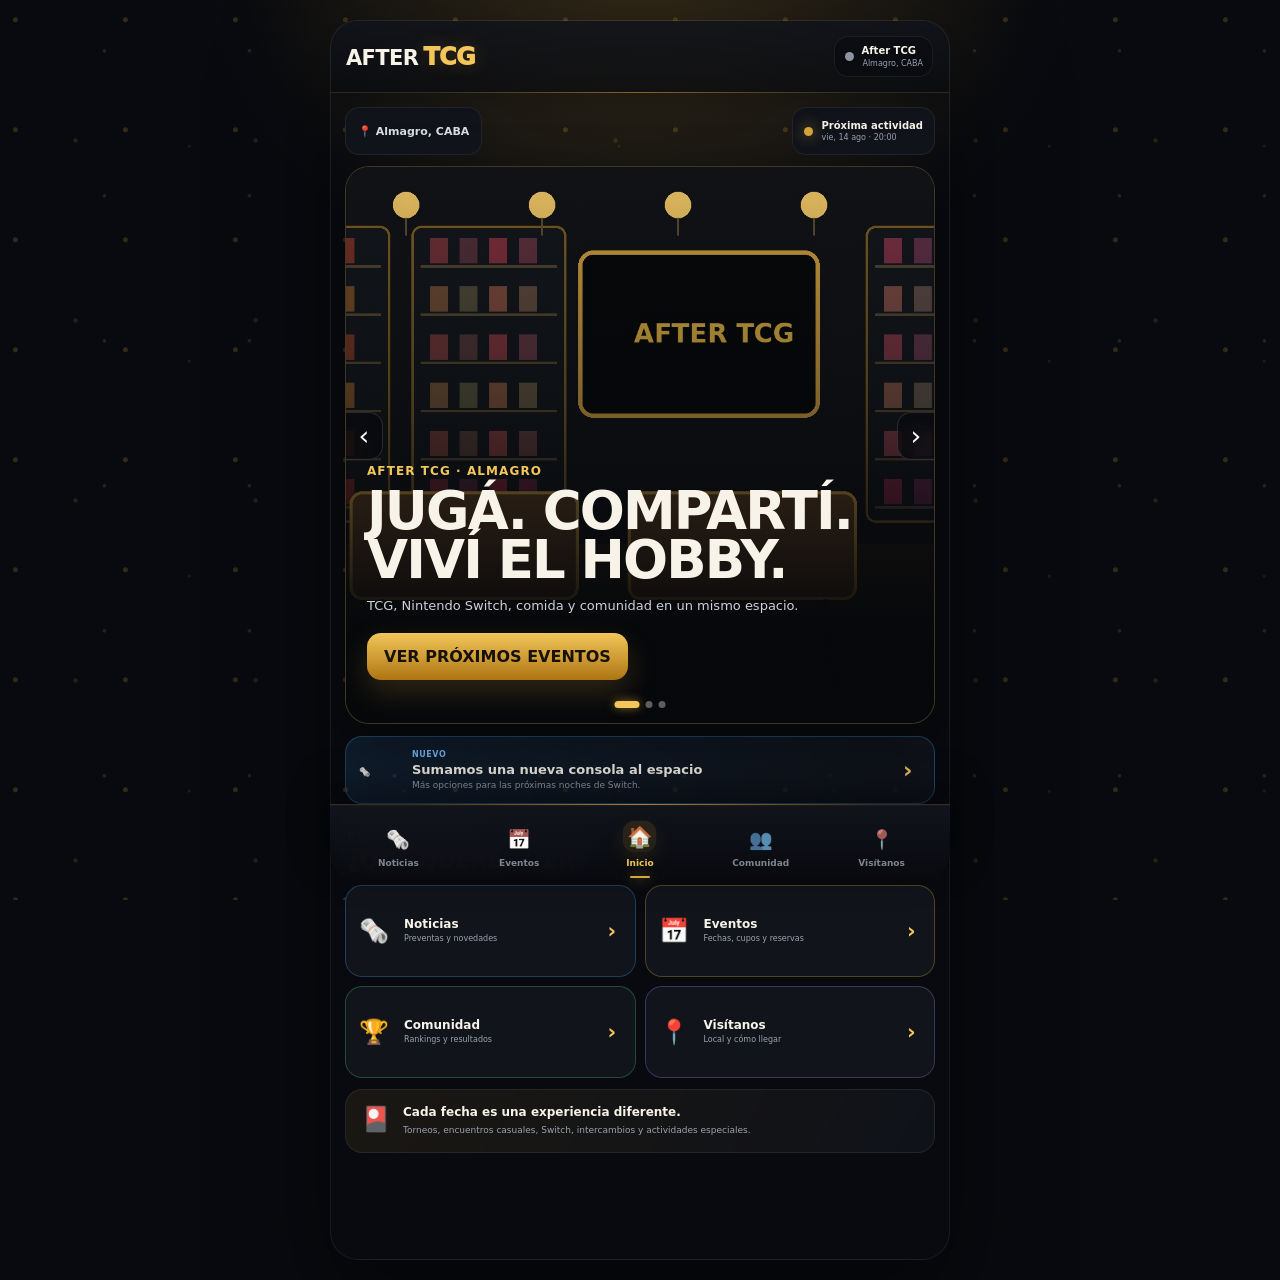
==== commit db9e0276: "Forzar actualización de caché" ====
--- a/index.html
+++ b/index.html
@@ -20,7 +20,7 @@
   <title>After TCG | Eventos, comunidad y gaming en Almagro</title>
   <link rel="manifest" href="manifest.webmanifest">
   <link rel="icon" href="assets/branding/icon-192.png">
-  <link rel="stylesheet" href="css/main.css">
+  <link rel="stylesheet" href="css/main.css?v=1783750071">
 </head>
 <body>
   <div class="app-shell">
@@ -81,23 +81,23 @@
     </nav>
   </div>
   <dialog id="event-modal" class="event-modal"><button class="modal-close" aria-label="Cerrar">×</button><div id="modal-content"></div></dialog>
-  <script src="EDITAR-ACA/config.js"></script>
-  <script src="EDITAR-ACA/eventos.js"></script>
-  <script src="EDITAR-ACA/comunidad.js"></script>
-  <script src="EDITAR-ACA/noticias.js"></script>
-  <script src="EDITAR-ACA/rankings.js"></script>
-  <script src="EDITAR-ACA/resultados.js"></script>
-  <script src="EDITAR-ACA/galeria.js"></script>
-  <script src="js/core/utils.js"></script>
-  <script src="js/core/components.js"></script>
-  <script src="js/core/router.js"></script>
-  <script src="js/modules/noticias.js"></script>
-  <script src="js/modules/inicio.js"></script>
-  <script src="js/modules/eventos.js"></script>
-  <script src="js/modules/calendario.js"></script>
-  <script src="js/modules/comunidad.js"></script>
-  <script src="js/modules/contacto.js"></script>
-  <script src="js/core/ui.js"></script>
-  <script src="js/core/app.js"></script>
+  <script src="EDITAR-ACA/config.js?v=1783750071"></script>
+  <script src="EDITAR-ACA/eventos.js?v=1783750071"></script>
+  <script src="EDITAR-ACA/comunidad.js?v=1783750071"></script>
+  <script src="EDITAR-ACA/noticias.js?v=1783750071"></script>
+  <script src="EDITAR-ACA/rankings.js?v=1783750071"></script>
+  <script src="EDITAR-ACA/resultados.js?v=1783750071"></script>
+  <script src="EDITAR-ACA/galeria.js?v=1783750071"></script>
+  <script src="js/core/utils.js?v=1783750071"></script>
+  <script src="js/core/components.js?v=1783750071"></script>
+  <script src="js/core/router.js?v=1783750071"></script>
+  <script src="js/modules/noticias.js?v=1783750071"></script>
+  <script src="js/modules/inicio.js?v=1783750071"></script>
+  <script src="js/modules/eventos.js?v=1783750071"></script>
+  <script src="js/modules/calendario.js?v=1783750071"></script>
+  <script src="js/modules/comunidad.js?v=1783750071"></script>
+  <script src="js/modules/contacto.js?v=1783750071"></script>
+  <script src="js/core/ui.js?v=1783750071"></script>
+  <script src="js/core/app.js?v=1783750071"></script>
 </body>
 </html>
--- a/css/main.css
+++ b/css/main.css
@@ -2903,3 +2903,180 @@
 }
 
 /* AFTER-AMBIENT-UI-END */
+
+
+
+
+
+
+
+/* AFTER-LAST-POLISH-START */
+
+/* Ubicación útil y acceso rápido */
+
+.home-final-location-bar {
+  display: grid;
+  grid-template-columns: 1fr 48px;
+  align-items: center;
+  gap: 10px;
+  margin-bottom: 11px;
+  padding: 12px 13px;
+  border: 1px solid rgba(216,165,58,.24);
+  border-radius: 16px;
+  background:
+    linear-gradient(
+      120deg,
+      rgba(216,165,58,.09),
+      rgba(17,20,27,.94)
+    );
+  box-shadow:
+    0 10px 24px rgba(0,0,0,.18);
+}
+
+.home-final-location-info {
+  display: flex;
+  align-items: center;
+  gap: 11px;
+  min-width: 0;
+}
+
+.home-final-location-icon {
+  width: 42px;
+  height: 42px;
+  flex: 0 0 42px;
+  display: grid;
+  place-items: center;
+  border-radius: 13px;
+  background: rgba(216,165,58,.13);
+  font-size: 20px;
+}
+
+.home-final-location-info small,
+.home-final-location-info strong,
+.home-final-location-info span {
+  display: block;
+}
+
+.home-final-location-info small {
+  color: var(--gold2);
+  font-size: 8px;
+  font-weight: 900;
+  letter-spacing: .08em;
+  text-transform: uppercase;
+}
+
+.home-final-location-info strong {
+  margin-top: 3px;
+  overflow: hidden;
+  color: var(--text);
+  font-size: 13px;
+  line-height: 1.2;
+  text-overflow: ellipsis;
+  white-space: nowrap;
+}
+
+.home-final-location-info span {
+  margin-top: 3px;
+  color: var(--muted);
+  font-size: 9px;
+}
+
+.home-final-whatsapp {
+  width: 48px;
+  height: 48px;
+  display: grid;
+  place-items: center;
+  border: 1px solid rgba(52,201,113,.42);
+  border-radius: 15px;
+  background:
+    linear-gradient(
+      145deg,
+      rgba(52,201,113,.22),
+      rgba(17,20,27,.85)
+    );
+  color: white;
+  font-size: 22px;
+  text-decoration: none;
+  box-shadow:
+    0 8px 20px rgba(52,201,113,.12);
+  transition:
+    transform .15s ease,
+    box-shadow .15s ease;
+}
+
+.home-final-whatsapp:active {
+  transform: scale(.94);
+  box-shadow:
+    0 4px 12px rgba(52,201,113,.1);
+}
+
+
+/* Partículas más visibles y rápidas */
+
+body::before {
+  background:
+    radial-gradient(
+      circle at 14% 18%,
+      rgba(216,165,58,.22) 0 2px,
+      transparent 3px
+    ),
+    radial-gradient(
+      circle at 72% 35%,
+      rgba(255,255,255,.11) 0 1.3px,
+      transparent 2.3px
+    ),
+    radial-gradient(
+      circle at 42% 78%,
+      rgba(216,165,58,.16) 0 1.7px,
+      transparent 2.7px
+    ),
+    radial-gradient(
+      circle at 88% 68%,
+      rgba(216,165,58,.12) 0 1px,
+      transparent 2px
+    );
+  background-size:
+    110px 110px,
+    145px 145px,
+    180px 180px,
+    215px 215px;
+  animation:
+    afterParticlesFast 11s linear infinite;
+  opacity: .95;
+}
+
+@keyframes afterParticlesFast {
+  from {
+    transform:
+      translate3d(0, 0, 0);
+  }
+
+  to {
+    transform:
+      translate3d(0, -110px, 0);
+  }
+}
+
+@media (max-width: 360px) {
+  .home-final-location-bar {
+    grid-template-columns: 1fr 44px;
+    padding: 10px 11px;
+  }
+
+  .home-final-location-icon {
+    width: 38px;
+    height: 38px;
+    flex-basis: 38px;
+  }
+
+  .home-final-whatsapp {
+    width: 44px;
+    height: 44px;
+  }
+
+  .home-final-location-info strong {
+    font-size: 12px;
+  }
+}
+
+/* AFTER-LAST-POLISH-END */
